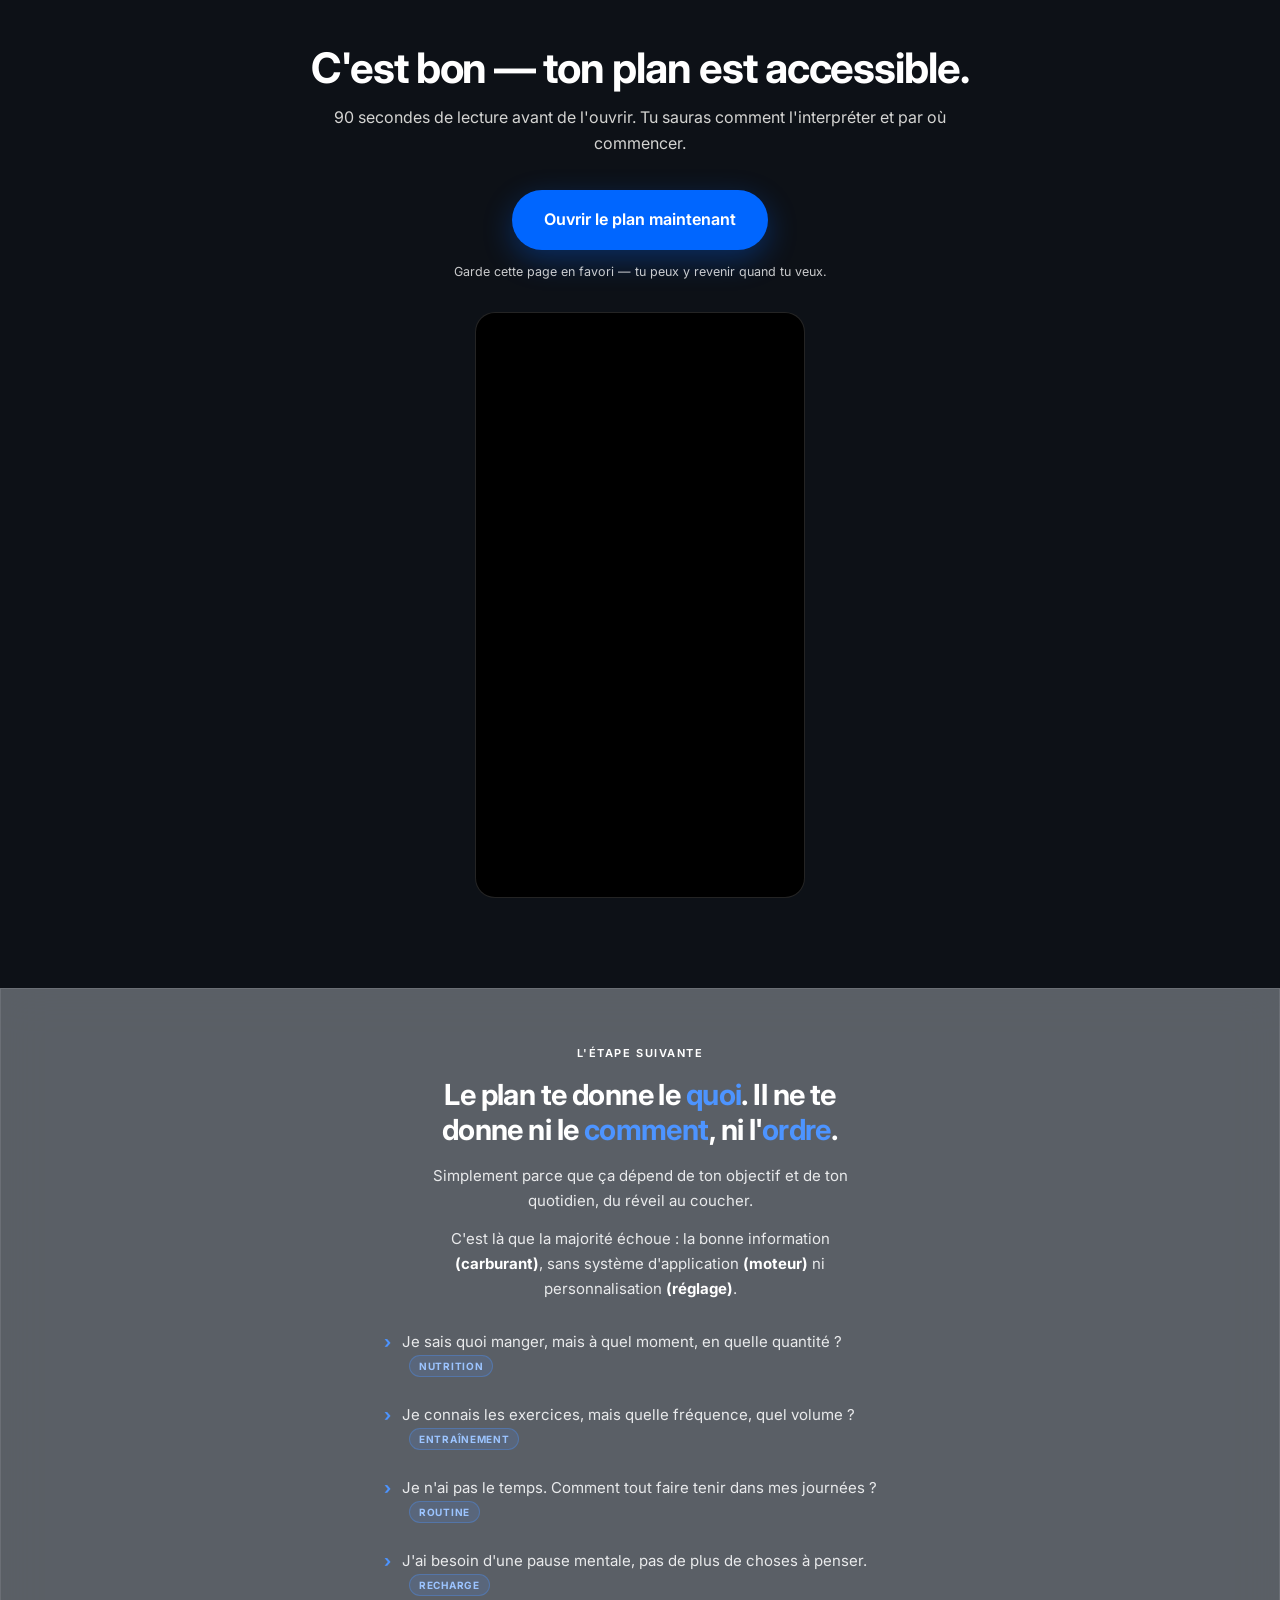
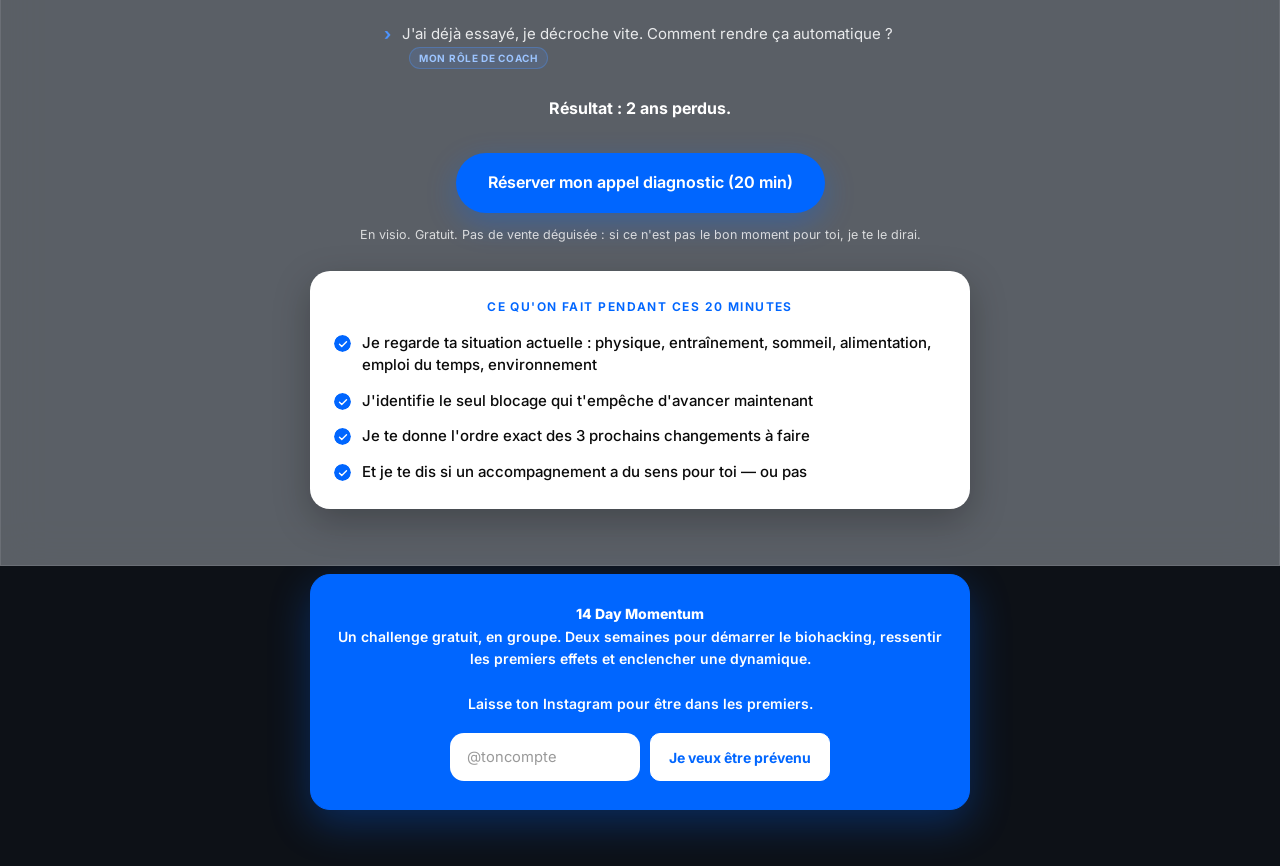
==== merci.html @ 5e534a0c "Add files via upload" ====
<!DOCTYPE html>
<html lang="fr">
<head>
<meta charset="UTF-8">
<meta name="viewport" content="width=device-width, initial-scale=1.0">
<meta name="robots" content="noindex">
<title>Ton plan est prêt — Florian Parietti</title>
<link rel="preconnect" href="https://fonts.googleapis.com">
<link rel="preconnect" href="https://fonts.gstatic.com" crossorigin>
<link href="https://fonts.googleapis.com/css2?family=Inter:ital,wght@0,300;0,400;0,500;0,600;0,700;1,400&display=swap" rel="stylesheet">
<link rel="stylesheet" href="styles.css">
</head>
<body>

<!-- ═══ SECTION 1 — INTRO + PLAN + VIDÉO ═══ -->
<section class="m-sec m-sec-a">
  <div class="wrap">
    <div class="merci">
      <h1 class="merci-h1">C'est bon <span id="pn"></span>— ton plan est accessible.</h1>
      <p class="merci-sub">90 secondes de lecture avant de l'ouvrir. Tu sauras comment l'interpréter et par où commencer.</p>

      <a href="plan.html" class="cta-main">Ouvrir le plan maintenant</a>
      <p class="cta-micro">Garde cette page en favori — tu peux y revenir quand tu veux.</p>

      <div class="vid-box">
        <iframe src="https://www.youtube-nocookie.com/embed/rJp32DG2F0s?rel=0&modestbranding=1&playsinline=1"
                title="Message de Florian" loading="lazy"
                allow="accelerometer; autoplay; clipboard-write; encrypted-media; gyroscope; picture-in-picture; web-share"
                allowfullscreen></iframe>
      </div>
    </div>
  </div>
</section>


<!-- ═══ SECTION 2 — L'ÉTAPE SUIVANTE ═══ -->
<section class="m-sec m-sec-b">
  <div class="wrap">
    <div class="merci">
      <div class="s2-ey" style="text-align:center">L'étape suivante</div>
      <h2 class="m-h2">Le plan te donne le <em>quoi</em>. Il ne te donne ni le <em>comment</em>, ni l'<em>ordre</em>.</h2>
      <p class="m-lead">Simplement parce que ça dépend de ton objectif et de ton quotidien, du réveil au coucher.</p>
      <p class="m-lead">C'est là que la majorité échoue : la bonne information <b>(carburant)</b>,
        sans système d'application <b>(moteur)</b> ni personnalisation <b>(réglage)</b>.</p>

      <ul class="wrong-order">
          <li>Je sais quoi manger, mais à quel moment, en quelle quantité ? <span class="pil">Nutrition</span></li>
          <li>Je connais les exercices, mais quelle fréquence, quel volume ? <span class="pil">Entraînement</span></li>
          <li>Je n'ai pas le temps. Comment tout faire tenir dans mes journées ? <span class="pil">Routine</span></li>
          <li>J'ai besoin d'une pause mentale, pas de plus de choses à penser. <span class="pil">Recharge</span></li>
          <li>J'ai déjà essayé, je décroche vite. Comment rendre ça automatique ? <span class="pil">Mon rôle de coach</span></li>
        </ul>
      <p class="m-result">Résultat : 2 ans perdus.</p>

      <div style="text-align:center;margin-top:32px">
        <a href="https://calendly.com/florian-parietti/30min" class="cta-main" target="_blank" rel="noopener">
          Réserver mon appel diagnostic (20 min)
        </a>
        <p class="cta-micro">En visio. Gratuit. Pas de vente déguisée : si ce n'est pas le bon moment pour toi, je te le dirai.</p>
      </div>

      <div class="m-card m-card-light">
        <div class="call-ti">Ce qu'on fait pendant ces 20 minutes</div>
        <ul class="call-list">
          <li>Je regarde ta situation actuelle : physique, entraînement, sommeil, alimentation, emploi du temps, environnement</li>
          <li>J'identifie le seul blocage qui t'empêche d'avancer maintenant</li>
          <li>Je te donne l'ordre exact des 3 prochains changements à faire</li>
          <li>Et je te dis si un accompagnement a du sens pour toi — ou pas</li>
        </ul>
      </div>
    </div>
  </div>
</section>


<!-- ═══ SECTION 3 — 14 DAY MOMENTUM ═══ -->
<section class="m-sec m-sec-c">
  <div class="wrap">
    <div class="merci">
      <div class="ig-box">
        <p><strong>14 Day Momentum</strong><br>Un challenge gratuit, en groupe. Deux semaines pour démarrer le biohacking, ressentir les premiers effets et enclencher une dynamique.<br><br>Laisse ton Instagram pour être dans les premiers.</p>
        <div class="ig-row">
          <input class="fi" type="text" id="insta" placeholder="@toncompte" autocomplete="off">
          <button type="button" id="ig-btn">Je veux être prévenu</button>
        </div>
        <p id="ig-ok" style="display:none;margin-top:12px;font-size:13px">C'est noté. Tu seras dans les premiers prévenus.</p>
      </div>
    </div>
  </div>
</section>


<script>
const SU = "https://script.google.com/macros/s/AKfycbzn0xHdy_gdTVK5RfOhGaL3pI-vKQZ02wXCI2dZdYPxrKDcUjMPWI0hF8Wp6ML5O1fk/exec";

/* Prénom dans le titre */
try {
  const p = sessionStorage.getItem('fp_prenom');
  if (p) document.getElementById('pn').textContent = p + ' ';
} catch (x) {}

/* Instagram optionnel */
document.getElementById('ig-btn').addEventListener('click', function () {
  const ig = document.getElementById('insta').value.trim();
  if (!ig) return;
  const params = new URLSearchParams({
    prenom: sessionStorage.getItem('fp_prenom') || '',
    email: sessionStorage.getItem('fp_email') || '',
    instagram: ig,
    objectif_physique: '', objectif_sante: '', autre: '',
    date: new Date().toLocaleString('fr-BE'),
    statut: '14 Day Momentum'
  });
  const f = document.createElement('iframe');
  f.style.display = 'none';
  f.src = SU + '?' + params.toString();
  document.body.appendChild(f);
  this.disabled = true;
  document.getElementById('ig-ok').style.display = 'block';
});
</script>

</body>
</html>
---- styles.css ----
*,*::before,*::after{box-sizing:border-box;margin:0;padding:0}
:root{
  --glass:#0d1117;
  --glass-border:rgba(255,255,255,0.08);--glass-border2:rgba(255,255,255,0.14);
  --gray-vitre:rgba(156,161,168,0.55);
  --white:#ffffff;--off:#f8f8f6;
  --black:#0a0a0a;--black2:#1a1a1a;
  --gray-light:#d4d4d2;--gray-mid:#9a9a98;
  --blue:#0066FF;--blue2:#0052cc;--blue-light:#e8f0ff;--blue-border:#c0d4ff;
  --green:#16a34a;--green-l:#f0fdf4;--green-b:#bbf7d0;
  --red:#dc2626;--red-l:#fef2f2;--red-b:#fecaca;
  /* ── TRANSFORMATION & ROUTINE — fond bleu, encadrés noir principal ── */
  --card-on-blue:#0a0a0a;
  --card-on-blue-border:rgba(255,255,255,0.08);
  --card-on-dark:rgba(255,255,255,0.06);
  --card-sub-on-dark:rgba(255,255,255,0.88);
  --card-on-gray:rgba(255,255,255,0.88);
  --font:'Inter',system-ui,sans-serif;
  /* Arrondis hiérarchiques Apple-style */
  --r-xl:28px;   /* sections, grandes zones */
  --r:20px;      /* cards principales */
  --r-md:14px;   /* cards secondaires */
  --rs:10px;     /* petites bulles */
  --r-xs:6px;    /* tags, pills */
body{font-family:var(--font);background:var(--glass);color:var(--white);line-height:1.6;-webkit-font-smoothing:antialiased;overflow-x:hidden}
a{text-decoration:none;color:inherit}
.wrap{max-width:820px;margin:0 auto;padding:0 28px}

.reveal{opacity:0;transform:translateY(24px);transition:opacity .65s ease,transform .65s ease}
.reveal.on{opacity:1;transform:none}
.d1{transition-delay:.08s}.d2{transition-delay:.16s}.d3{transition-delay:.24s}.d4{transition-delay:.32s}
@keyframes fadeDown{from{opacity:0;transform:translateY(-12px)}to{opacity:1;transform:none}}
@keyframes pulse{0%,100%{opacity:1}50%{opacity:.35}}
@keyframes glowBlue{0%,100%{box-shadow:0 0 0 0 rgba(0,102,255,.18)}50%{box-shadow:0 0 0 10px rgba(0,102,255,0)}}
@keyframes panelIn{from{opacity:0;transform:translateY(8px)}to{opacity:1;transform:none}}
/* ANIMATIONS PREMIUM */
@keyframes orbit{0%{transform:rotate(0deg) translateX(160px) rotate(0deg)}100%{transform:rotate(360deg) translateX(160px) rotate(-360deg)}}
@keyframes orbit2{0%{transform:rotate(120deg) translateX(240px) rotate(-120deg)}100%{transform:rotate(480deg) translateX(240px) rotate(-480deg)}}
@keyframes orbit3{0%{transform:rotate(240deg) translateX(310px) rotate(-240deg)}100%{transform:rotate(600deg) translateX(310px) rotate(-600deg)}}
@keyframes float{0%,100%{transform:translateY(0)}50%{transform:translateY(-10px)}}
@keyframes glowPulse{0%,100%{opacity:.3;transform:scale(1)}50%{opacity:.6;transform:scale(1.12)}}
@keyframes scanLine{0%{left:-100%;opacity:0}5%{opacity:1}95%{opacity:.6}100%{left:110%;opacity:0}}
@keyframes shimmerCard{0%{background-position:200% center}100%{background-position:-200% center}}
@keyframes countUp{from{opacity:0;transform:translateY(12px) scale(.9)}to{opacity:1;transform:none}}

/* ── NAV — gris vitre ── */
.nav{position:fixed;top:0;left:0;right:0;z-index:200;padding:16px 0;background:var(--gray-vitre);backdrop-filter:blur(24px);-webkit-backdrop-filter:blur(24px);border-bottom:1px solid rgba(255,255,255,.15);animation:fadeDown .4s ease}
.nav-i{display:flex;align-items:center;justify-content:space-between}
.nav-logo{font-size:.9rem;font-weight:700;letter-spacing:-.03em;color:var(--white)}
.nav-btn{font-size:.82rem;font-weight:600;background:var(--white);color:var(--black);border-radius:100px;padding:10px 24px;transition:all .2s}
.nav-btn:hover{background:var(--off);transform:translateY(-1px)}

/* ── HERO — fond noir ── */
.hero{background:var(--glass);color:var(--white);min-height:100vh;display:flex;flex-direction:column;justify-content:center;align-items:center;text-align:center;padding:140px 0 100px;position:relative;overflow:hidden}
.hero::before{content:'';position:absolute;inset:0;background:radial-gradient(ellipse 70% 50% at 50% 20%,rgba(0,102,255,.07) 0%,transparent 60%);pointer-events:none}
/* Glow central pulsant */
.hero-glow{position:absolute;top:30%;left:50%;transform:translate(-50%,-50%);width:500px;height:500px;background:radial-gradient(circle,rgba(0,102,255,.12) 0%,transparent 65%);animation:glowPulse 4s ease infinite;pointer-events:none;border-radius:50%}
/* Particules orbitales */
.hero-orbit-wrap{position:absolute;top:30%;left:50%;width:0;height:0;pointer-events:none}
.hero-particle{position:absolute;border-radius:50%}
.p1{width:4px;height:4px;background:var(--blue);opacity:.7;animation:orbit 8s linear infinite}
.p2{width:3px;height:3px;background:rgba(255,255,255,.5);opacity:.5;animation:orbit2 12s linear infinite}
.p3{width:2px;height:2px;background:rgba(0,102,255,.6);opacity:.4;animation:orbit3 16s linear infinite}
/* Scan line */

/* Grille */

.hero-tag{display:inline-flex;align-items:center;gap:8px;font-size:11px;font-weight:700;letter-spacing:.14em;text-transform:uppercase;color:var(--white);border:1.5px solid var(--white);border-radius:100px;padding:7px 20px;margin-bottom:36px}
.hero-tag-dot{width:5px;height:5px;background:var(--blue);border-radius:50%;animation:pulse 2s infinite}
.hero h1{font-size:clamp(2.8rem,6.5vw,5rem);font-weight:700;line-height:1.02;letter-spacing:-.055em}
.hero h1 em{font-style:normal;color:var(--blue)}
.hero-intro{font-size:1rem;color:var(--white);max-width:600px;margin:28px auto 16px;line-height:1.88;font-weight:400;border:1.5px solid rgba(255,255,255,.2);border-radius:var(--r);padding:28px 32px;text-align:left;transition:all .3s cubic-bezier(.34,1.56,.64,1)}
.hero-intro:hover{transform:scale(1.01);border-color:rgba(255,255,255,.4);box-shadow:0 8px 32px rgba(0,0,0,.3)}
.hero-intro strong{color:var(--white);font-weight:700}
.hero-intro2{font-size:1.05rem;color:var(--white);max-width:480px;margin:0 auto 48px;line-height:1.7;font-weight:500;border:1.5px solid rgba(255,255,255,.2);border-radius:var(--r);padding:22px 32px;text-align:center;transition:all .3s cubic-bezier(.34,1.56,.64,1)}
.hero-intro2:hover{transform:scale(1.02);border-color:rgba(255,255,255,.4);box-shadow:0 8px 32px rgba(0,0,0,.3)}
.hero-ctas{display:flex;align-items:center;justify-content:center;gap:14px;flex-wrap:wrap}
.btn-blue{display:inline-flex;align-items:center;gap:8px;background:var(--blue);color:var(--white);font-weight:600;font-size:.92rem;padding:15px 30px;border-radius:100px;transition:all .2s;animation:glowBlue 2.5s ease infinite}
.btn-blue:hover{background:var(--blue2);transform:translateY(-3px);box-shadow:0 16px 40px rgba(0,102,255,.4)}
.btn-white{display:inline-flex;align-items:center;gap:8px;background:var(--white);color:var(--black);font-weight:600;font-size:.92rem;padding:15px 30px;border-radius:100px;transition:all .2s}
.btn-white:hover{background:var(--off);transform:translateY(-2px)}
.hero-divider{border:none;border-top:1px solid var(--glass-border);margin:72px 0 56px}
.hero-stats{display:grid;grid-template-columns:repeat(3,1fr);gap:1px;background:rgba(255,255,255,.1);border:1px solid rgba(255,255,255,.15);border-radius:var(--r-xl);overflow:hidden;backdrop-filter:blur(12px)}
.hs{background:var(--gray-vitre);backdrop-filter:blur(24px);padding:28px 24px;transition:all .25s cubic-bezier(.34,1.56,.64,1);cursor:default}
.hs:hover{transform:scale(1.04);background:rgba(156,161,168,0.75);box-shadow:0 8px 32px rgba(0,0,0,.3)}
.hs-n{font-size:2rem;font-weight:700;letter-spacing:-.05em;color:var(--white);animation:countUp .6s ease both}
.hs:nth-child(1) .hs-n{animation-delay:.1s}
.hs:nth-child(2) .hs-n{animation-delay:.2s}
.hs:nth-child(3) .hs-n{animation-delay:.3s}
.hs-l{font-size:.76rem;color:var(--white);margin-top:5px;line-height:1.5;font-weight:600;opacity:.8}

/* ── GATE — fond noir, card gris vitre ── */
.gate-box{background:var(--gray-vitre);backdrop-filter:blur(24px);-webkit-backdrop-filter:blur(24px);border:1.5px solid rgba(255,255,255,.2);border-radius:var(--r-xl);padding:56px 48px;max-width:560px;margin:0 auto;box-shadow:0 24px 80px rgba(0,0,0,.5)}
.g-ey{font-size:11px;font-weight:700;letter-spacing:.14em;text-transform:uppercase;color:var(--blue);margin-bottom:10px}
.g-ti{font-size:1.7rem;font-weight:700;letter-spacing:-.035em;margin-bottom:8px;line-height:1.15;color:var(--white)}
.g-su{font-size:.9rem;color:var(--white);margin-bottom:40px;line-height:1.7;opacity:.85}
.fs-lbl{font-size:11px;font-weight:700;letter-spacing:.1em;text-transform:uppercase;color:var(--white);margin:28px 0 12px;padding-bottom:8px;border-bottom:1.5px solid rgba(255,255,255,.25)}
.fs-lbl:first-of-type{margin-top:0}
.fg{margin-bottom:12px}
.fl{font-size:.8rem;font-weight:600;color:var(--white);margin-bottom:6px;display:block}
.fi{width:100%;background:var(--white);border:1.5px solid transparent;border-radius:var(--r-md);padding:14px 16px;font-size:.92rem;color:var(--black);font-family:var(--font);transition:border-color .15s,box-shadow .15s;outline:none}
.fi::placeholder{color:var(--gray-light)}
.fi:focus{border-color:var(--blue);box-shadow:0 0 0 3px var(--blue-light)}
.ckg{display:grid;grid-template-columns:1fr 1fr;gap:8px}
.ck{display:flex;align-items:flex-start;gap:10px;background:var(--white);border:1.5px solid transparent;border-radius:var(--r-md);padding:13px 14px;cursor:pointer;transition:all .25s cubic-bezier(.34,1.56,.64,1);user-select:none}
.ck:not(.ck-feat):hover{transform:scale(1.02);box-shadow:0 4px 16px rgba(0,0,0,.1)}
.ck:hover{background:var(--off);border-color:var(--gray-light)}
.ck.sel{border-color:var(--blue);background:var(--blue-light)}
.ck input{display:none}
.ck-box{width:18px;height:18px;border:1.5px solid var(--gray-light);border-radius:4px;display:flex;align-items:center;justify-content:center;flex-shrink:0;margin-top:2px;transition:all .15s}
.ck.sel .ck-box{background:var(--blue);border-color:var(--blue)}
.ck-tick{display:none;color:#fff;font-size:11px;font-weight:700}
.ck.sel .ck-tick{display:block}
.ck-tx{font-size:.82rem;color:var(--black);line-height:1.4;font-weight:500}
.ck-tx strong{color:var(--black);font-weight:700}
.ck.sel .ck-tx{color:var(--black)}
.ck-tx small{font-size:.72rem;color:var(--gray-mid)}
.ck.sel .ck-tx small{color:var(--blue2)}
.ck-feat{grid-column:1/-1;background:var(--glass);border:1.5px solid var(--blue)}
.ck-feat .ck-box{border-color:rgba(255,255,255,.3)}
.ck-feat .ck-tx,.ck-feat .ck-tx strong{color:var(--white)}
.ck-feat.sel{background:var(--glass);border-color:var(--blue)}
.ck-feat.sel .ck-box{background:var(--blue);border-color:var(--blue)}
.sbtn{width:100%;background:var(--white);color:var(--black);font-family:var(--font);font-size:1rem;font-weight:700;padding:17px;border-radius:100px;border:none;cursor:pointer;transition:all .2s;margin-top:24px}
.sbtn:hover{background:var(--off);transform:translateY(-1px)}
.sbtn:disabled{opacity:.45;cursor:not-allowed;transform:none}
.fn{font-size:11px;color:var(--white);margin-top:10px;text-align:center;font-weight:600;opacity:.7}
.err{font-size:.82rem;color:#ff6b6b;margin-top:10px;display:none;text-align:center;font-weight:700}

.plan{display:none}
.sec{padding:96px 0;background:var(--glass)}
/* Fond gris vitre (care, outils) */
.sec-gray{background:var(--gray-vitre);backdrop-filter:blur(24px);-webkit-backdrop-filter:blur(24px)}
/* Fond bleu (transformation, routine) */
.sec-blue{background:var(--blue)}
.sec-sep{height:1px;background:var(--glass-border)}
.s-ey{font-size:11px;font-weight:700;letter-spacing:.14em;text-transform:uppercase;color:var(--blue);margin-bottom:10px}
.s-ey-w{color:var(--white)}
.s-ti{font-size:clamp(1.8rem,3.5vw,2.6rem);font-weight:700;letter-spacing:-.04em;line-height:1.1;margin-bottom:12px;color:var(--white)}
.s-de{font-size:.95rem;color:rgba(255,255,255,.5);max-width:520px;line-height:1.8;margin-bottom:52px}

/* ── TRANSFORMATION & ROUTINE — fond bleu, encadrés noirs ── */
/* ── TRANSFORMATION & ROUTINE — fond bleu, encadrés NOIR PRINCIPAL ── */
.card-blue{background:var(--white);border:1px solid rgba(0,0,0,.08);border-radius:var(--r);padding:26px;margin-bottom:12px;position:relative;overflow:hidden;transition:border-color .3s}
.card-blue::before{content:'';position:absolute;inset:0;background:linear-gradient(105deg,transparent 40%,rgba(255,255,255,.03) 50%,transparent 60%);background-size:200% 100%;opacity:0;transition:opacity .3s;pointer-events:none}
.card-blue:hover{border-color:rgba(0,0,0,.15);transform:scale(1.02);box-shadow:0 16px 48px rgba(0,0,0,.15)}
.card-blue:hover::before{opacity:1;animation:shimmerCard 1.2s ease}
.cb-head{font-size:10px;font-weight:700;letter-spacing:.1em;text-transform:uppercase;color:rgba(0,0,0,.35);margin-bottom:14px;padding-bottom:10px;border-bottom:1px solid rgba(255,255,255,.06)}
.card-blue ul{list-style:none}
.card-blue li{display:grid;grid-template-columns:auto 1fr;gap:14px;padding:9px 0;border-bottom:1px solid rgba(0,0,0,.07);font-size:.87rem;align-items:start;line-height:1.5}
.card-blue li:last-child{border-bottom:none}
.card-blue li strong{color:var(--black);font-weight:800;font-size:.82rem;white-space:nowrap}
.card-blue li span{color:rgba(0,0,0,.6)}
/* grille macros sur fond bleu */
.mr-blue{display:grid;grid-template-columns:repeat(3,1fr);gap:10px;margin-bottom:14px}
.mc-blue{background:var(--white);border:1px solid rgba(0,0,0,.08);border-radius:var(--r);padding:20px;text-align:center}
.mc-blue .mn{font-size:2.2rem;font-weight:800;letter-spacing:-.05em;color:var(--black)}
.mc{transition:all .25s cubic-bezier(.34,1.56,.64,1)}
.mc:hover{transform:scale(1.08) translateY(-3px);box-shadow:0 12px 32px rgba(0,0,0,.12)}
.mc-blue .ml{font-size:.78rem;color:rgba(0,0,0,.6);margin-top:3px;font-weight:700}
.mc-blue .ms{font-size:.7rem;color:rgba(0,0,0,.4);margin-top:2px}
/* split & params sur fond bleu */
.sg-blue{display:grid;grid-template-columns:repeat(2,1fr);gap:8px;margin-top:14px}
.sd-blue{background:var(--white);border:1px solid rgba(0,0,0,.08);border-radius:var(--r-md);padding:14px 16px}
.sd-blue .sdn{font-size:10px;font-weight:700;letter-spacing:.08em;text-transform:uppercase;color:rgba(0,0,0,.4);margin-bottom:4px}
.sd-blue .sdf{font-size:.9rem;color:var(--black);font-weight:700}
.sd-blue.rest .sdf{color:rgba(0,0,0,.25)}
.pg-blue{display:grid;grid-template-columns:repeat(2,1fr);gap:8px;margin-top:14px}
.pm-blue{background:var(--white);border:1px solid rgba(0,0,0,.08);border-radius:var(--r-md);padding:14px 16px}
.pm-blue .pml{font-size:10px;font-weight:700;letter-spacing:.08em;text-transform:uppercase;color:rgba(0,0,0,.4);margin-bottom:4px}
.pm-blue .pmv{font-size:.92rem;color:var(--black);font-weight:800}
.quote-blue{background:rgba(255,255,255,.15);backdrop-filter:blur(12px);border:1px solid rgba(255,255,255,.3);border-left:3px solid var(--white);border-radius:0 var(--r-md) var(--r-md) 0;padding:18px 22px;margin-bottom:24px;font-size:.95rem;color:var(--white);font-style:italic;line-height:1.7;font-weight:600}
.tip-blue-on-blue{background:var(--white);border:1px solid rgba(0,0,0,.08);border-radius:var(--rs);padding:14px 16px;margin-top:10px;font-size:.82rem;color:rgba(0,0,0,.65);line-height:1.6}
.tip-blue-on-blue strong{color:var(--black);font-weight:800}
/* photo placeholder sur fond bleu */
.t-photo{background:rgba(255,255,255,.12);border:1px solid rgba(255,255,255,.2);border-radius:var(--r);aspect-ratio:16/7;display:flex;align-items:center;justify-content:center;margin-bottom:32px}
.t-ph-tx{font-size:.76rem;color:rgba(255,255,255,.35);font-weight:600}
.t-ph-ic{font-size:32px;opacity:.15;margin-bottom:8px}
/* grille transformation */
.t-grid{display:grid;grid-template-columns:1fr 40px 1fr;margin-top:0}
.t-col{display:flex;flex-direction:column;gap:8px}
.t-col-lbl{font-size:10px;font-weight:700;letter-spacing:.12em;text-transform:uppercase;margin-bottom:4px;padding:0 4px}
.t-lbl-b{color:var(--red)}.t-lbl-a{color:var(--green)}
.t-item{background:var(--white);border:1px solid rgba(0,0,0,.06);border-radius:var(--r-md);padding:14px 18px;font-size:.87rem;display:flex;align-items:center;gap:10px;line-height:1.4;transition:all .25s cubic-bezier(.34,1.56,.64,1)}
.t-item:hover{transform:scale(1.04);box-shadow:0 8px 32px rgba(0,0,0,.18);z-index:2}
.t-connectors{display:flex;flex-direction:column;gap:8px;padding:0 8px;padding-top:32px}
.t-dot{width:6px;height:6px;border-radius:50%;flex-shrink:0}
.t-dot.bad{background:var(--red)}.t-dot.good{background:var(--green)}
.t-tx-m{color:rgba(0,0,0,.55);font-weight:500}
.t-tx-br{color:var(--black);font-weight:700}
.t-lbl-b{color:var(--white);font-weight:800;font-size:11px;background:rgba(220,38,38,.8);display:inline-block;padding:4px 12px;border-radius:20px;letter-spacing:.1em}
.t-lbl-a{color:var(--white);font-weight:800;font-size:11px;background:rgba(22,163,74,.8);display:inline-block;padding:4px 12px;border-radius:20px;letter-spacing:.1em}
.t-arrow{flex:1;display:flex;align-items:center;justify-content:center;position:relative}
.t-arrow::before{content:'';position:absolute;width:1px;height:100%;background:rgba(255,255,255,.2);left:50%;transform:translateX(-50%)}
/* routine sur fond bleu */
.rout{margin-top:0;display:flex;flex-direction:column;gap:6px;max-width:620px;margin-left:auto;margin-right:auto}
.rr{display:grid;grid-template-columns:72px 1fr;min-height:44px;background:rgba(255,255,255,.92);backdrop-filter:blur(12px);-webkit-backdrop-filter:blur(12px);border-radius:var(--r-md);box-shadow:0 2px 12px rgba(0,0,0,.12);transition:all .25s cubic-bezier(.34,1.56,.64,1)}
.rr:hover{transform:scale(1.02) translateX(3px);box-shadow:0 6px 24px rgba(0,0,0,.18)}
.rt{font-size:.72rem;font-weight:800;color:var(--blue);padding:14px 14px 14px 12px;border-right:2px solid rgba(0,102,255,.15);text-align:right;line-height:1.3;letter-spacing:.02em}
.rd{font-size:.87rem;color:rgba(0,0,0,.75);padding:14px 18px;line-height:1.5;font-weight:500}
.rd strong{color:var(--black);font-weight:800}

/* ── PILIERS — fond noir, grande card gris vitre, bulles secondaires blanches ── */
.pnav{display:flex;gap:2px;background:var(--gray-vitre);backdrop-filter:blur(24px);-webkit-backdrop-filter:blur(24px);border:1px solid rgba(255,255,255,.15);border-radius:var(--r-xl);padding:6px;margin-bottom:40px;overflow-x:auto}
.pbtn{flex:1;min-width:max-content;display:flex;align-items:center;gap:8px;padding:10px 16px;font-size:.8rem;font-weight:500;color:rgba(255,255,255,.5);background:none;border:none;border-radius:var(--rs);cursor:pointer;font-family:var(--font);transition:all .15s;white-space:nowrap}
.pbtn:hover{color:var(--white)}
.pbtn.active{background:rgba(255,255,255,.2);backdrop-filter:blur(12px);color:var(--white)}
.pbtn-n{font-size:10px;font-weight:700;color:var(--blue);background:rgba(0,102,255,.18);border-radius:100px;padding:2px 8px}
.pp{display:none}
.pp.active{display:block;animation:panelIn .35s ease}
/* Grande card — gris vitre */
.card-dark{background:var(--gray-vitre);backdrop-filter:blur(24px);-webkit-backdrop-filter:blur(24px);border:1px solid rgba(255,255,255,.18);border-radius:var(--r);padding:26px;margin-bottom:12px;transition:all .3s;position:relative;overflow:hidden}
.card-dark::before{content:'';position:absolute;inset:0;background:linear-gradient(105deg,transparent 40%,rgba(255,255,255,.06) 50%,transparent 60%);background-size:200% 100%;opacity:0;pointer-events:none}
.card-dark:hover{border-color:rgba(255,255,255,.35);transform:scale(1.02) translateY(-3px);box-shadow:0 16px 48px rgba(0,0,0,.3)}
.card-dark:hover::before{opacity:1;animation:shimmerCard 1.2s ease}
.ch-dark{font-size:10px;font-weight:700;letter-spacing:.1em;text-transform:uppercase;color:rgba(255,255,255,.45);margin-bottom:16px;padding-bottom:10px;border-bottom:1px solid rgba(255,255,255,.1)}
.card-dark ul{list-style:none}
.card-dark li{display:grid;grid-template-columns:auto 1fr;gap:14px;padding:9px 0;border-bottom:1px solid rgba(255,255,255,.07);font-size:.87rem;align-items:start;line-height:1.5}
.card-dark li:last-child{border-bottom:none}
.card-dark li strong{color:var(--white);font-weight:700;font-size:.8rem;white-space:nowrap}
.card-dark li span{color:rgba(255,255,255,.65)}
/* Quote */
.quote{background:rgba(0,102,255,.08);border:1px solid rgba(0,102,255,.2);border-left:3px solid var(--blue);border-radius:0 var(--r-md) var(--r-md) 0;padding:18px 22px;margin-bottom:24px;font-size:.93rem;color:rgba(255,255,255,.75);font-style:italic;line-height:1.7}
/* Bulles secondaires — blanc presque solide + blur */
.mr{display:grid;grid-template-columns:repeat(3,1fr);gap:10px;margin-bottom:14px}
.mc{background:var(--card-sub-on-dark);backdrop-filter:blur(20px);-webkit-backdrop-filter:blur(20px);border:1px solid rgba(255,255,255,.9);border-radius:var(--r);padding:20px;text-align:center}
.mn{font-size:2.2rem;font-weight:700;letter-spacing:-.05em;color:var(--black)}
.ml{font-size:.76rem;color:var(--black);opacity:.6;margin-top:3px;font-weight:700}
.ms{font-size:.68rem;color:var(--black);opacity:.4;margin-top:2px}
.tags{display:flex;flex-wrap:wrap;gap:7px;margin-top:12px}
.tag{font-size:.75rem;padding:5px 14px;border-radius:8px;border:1px solid;font-weight:600}
.tag.g{color:var(--green);background:var(--green-l);border-color:var(--green-b)}
.tag.r{color:var(--red);background:var(--red-l);border-color:var(--red-b)}
.sg{display:grid;grid-template-columns:repeat(2,1fr);gap:8px;margin-top:14px}
.sd{background:var(--card-sub-on-dark);backdrop-filter:blur(20px);-webkit-backdrop-filter:blur(20px);border:1px solid rgba(255,255,255,.9);border-radius:var(--r-md);padding:14px 16px}
.sdn{font-size:10px;font-weight:700;letter-spacing:.08em;text-transform:uppercase;color:var(--black);opacity:.4;margin-bottom:4px}
.sd{transition:all .25s cubic-bezier(.34,1.56,.64,1)}
.sd:hover{transform:scale(1.05);box-shadow:0 8px 28px rgba(0,0,0,.1)}
.sdf{font-size:.87rem;color:var(--black);font-weight:700}
.sd.rest .sdf{color:var(--black);opacity:.3}
.pg{display:grid;grid-template-columns:repeat(2,1fr);gap:8px;margin-top:14px}
.pm{background:var(--card-sub-on-dark);backdrop-filter:blur(20px);-webkit-backdrop-filter:blur(20px);border:1px solid rgba(255,255,255,.9);border-radius:var(--r-md);padding:14px 16px}
.pml{font-size:10px;font-weight:700;letter-spacing:.08em;text-transform:uppercase;color:var(--black);opacity:.4;margin-bottom:4px}
.pmv{font-size:.92rem;color:var(--black);font-weight:700}
.tip-blue{background:var(--card-sub-on-dark);backdrop-filter:blur(20px);-webkit-backdrop-filter:blur(20px);border:1px solid rgba(255,255,255,.9);border-radius:var(--r-md);padding:14px 16px;margin-top:10px;font-size:.82rem;color:var(--black);line-height:1.6;opacity:.9}
.tip-blue strong{color:var(--black);font-weight:800}

/* ── CARE — fond gris vitre, cards blanches presque solides ── */
.care-grid{display:grid;grid-template-columns:repeat(3,1fr);gap:16px}
.care-card{background:var(--card-on-gray);backdrop-filter:blur(20px);-webkit-backdrop-filter:blur(20px);border:1px solid rgba(255,255,255,.95);border-radius:var(--r);padding:28px;transition:all .3s cubic-bezier(.34,1.56,.64,1)}
.care-card:hover{transform:scale(1.04) translateY(-4px);box-shadow:0 20px 60px rgba(0,0,0,.15)}
.care-num{font-size:10px;font-weight:800;letter-spacing:.12em;text-transform:uppercase;color:var(--blue);margin-bottom:14px}
.care-card h3{font-size:1rem;font-weight:800;margin-bottom:16px;color:var(--black)}
.care-card ul{list-style:none}
.care-card li{font-size:.83rem;color:var(--black);font-weight:500;padding:7px 0;border-bottom:1px solid rgba(0,0,0,.07);line-height:1.5;display:flex;gap:8px}
.care-card li:last-child{border-bottom:none}
.care-card li::before{content:'—';color:var(--gray-mid);flex-shrink:0}

/* ── OUTILS — fond gris vitre, cards blanches presque solides ── */
.tg{display:grid;grid-template-columns:repeat(2,1fr);gap:16px}
.tool{background:var(--card-on-gray);backdrop-filter:blur(20px);-webkit-backdrop-filter:blur(20px);border:1px solid rgba(255,255,255,.95);border-radius:var(--r);padding:32px;display:block;transition:all .25s;position:relative;overflow:hidden}
.tool::after{content:'';position:absolute;bottom:0;left:0;right:0;height:3px;background:var(--blue);transform:scaleX(0);transition:transform .3s;transform-origin:left}
.tool:hover{transform:scale(1.03) translateY(-4px);box-shadow:0 20px 60px rgba(0,0,0,.2)}
.tool:hover::after{transform:scaleX(1)}
.tool-n{font-size:10px;font-weight:800;letter-spacing:.1em;text-transform:uppercase;color:var(--blue);margin-bottom:14px}
.tool h3{font-size:1.05rem;font-weight:800;color:var(--black);margin-bottom:8px}
.tool p{font-size:.83rem;color:var(--black);opacity:.6;line-height:1.6;font-weight:500}
.tool-a{display:inline-flex;align-items:center;gap:6px;font-size:.8rem;color:var(--black);margin-top:18px;font-weight:800;border-bottom:1.5px solid rgba(0,0,0,.15);padding-bottom:2px}

/* ── CTA FINAL — fond noir ── */
.ctaf{background:var(--glass);padding:120px 0;text-align:center;position:relative;overflow:hidden}
.ctaf::before{content:'';position:absolute;top:50%;left:50%;transform:translate(-50%,-50%);width:700px;height:500px;background:radial-gradient(ellipse,rgba(0,102,255,.06) 0%,transparent 65%);pointer-events:none}
.ctaf h2{font-size:clamp(2.2rem,5vw,3.6rem);font-weight:700;letter-spacing:-.05em;line-height:1.08;color:var(--white)}
.ctaf h2 em{font-style:normal;color:rgba(255,255,255,.2)}
.ctab{background:var(--gray-vitre);backdrop-filter:blur(24px);-webkit-backdrop-filter:blur(24px);border:1px solid rgba(255,255,255,.2);border-radius:var(--r-xl);padding:56px 44px;max-width:480px;margin:60px auto 0;position:relative;overflow:hidden}
.ctab::before{content:'';position:absolute;top:0;left:0;right:0;height:1px;background:linear-gradient(90deg,transparent,rgba(255,255,255,.2),transparent)}
.ctab-ti{font-size:1.2rem;font-weight:700;margin-bottom:8px;color:var(--white)}
.ctab-su{font-size:.9rem;color:rgba(255,255,255,.55);line-height:1.7;margin-bottom:36px}
.ctab-btn{display:block;background:var(--blue);color:var(--white);font-family:var(--font);font-weight:700;font-size:1rem;padding:18px;border-radius:100px;transition:all .2s;animation:glowBlue 2.5s ease infinite}
.ctab-btn:hover{background:var(--blue2);transform:translateY(-2px)}
.ctab-no{font-size:11px;color:rgba(255,255,255,.2);margin-top:14px;font-weight:600}
.disc{background:var(--glass);border-top:1px solid var(--glass-border);padding:40px 0 56px}
.disc p{font-size:.73rem;color:rgba(255,255,255,.2);line-height:1.8;text-align:center;max-width:640px;margin:0 auto}
.disc p strong{color:rgba(255,255,255,.4)}

@media(max-width:640px){
  .hero-stats{grid-template-columns:1fr}
  .t-photos{grid-template-columns:1fr}
  .t-grid3{grid-template-columns:1fr}
  .t-grid{grid-template-columns:1fr}.t-connectors{display:none}
  .mr,.mr-blue{grid-template-columns:1fr}
  .sg,.pg,.sg-blue,.pg-blue,.tg,.care-grid{grid-template-columns:1fr}
  .ckg{grid-template-columns:1fr}
  .gate-box,.ctab{padding:32px 22px}
  .pbtn{padding:8px 11px;font-size:.76rem}
  .hero-ctas{flex-direction:column;align-items:center}
  /* garde anti-débordement : aucun enfant de grille/flex ne peut imposer sa largeur mini */
  .t-col3,.t-item3,.mr>*,.mr-blue>*,.care-grid>*,.metric,.in-card{min-width:0}
}
/* filet de sécurité global : rien ne dépasse la largeur d'écran */
html,body{max-width:100%;overflow-x:hidden}
img{max-width:100%;height:auto}
/* Photos empilées transformation */
.t-photos-stack{display:flex;flex-direction:column;gap:12px;margin-bottom:28px}
.t-photo-box-full{border-radius:var(--r);overflow:hidden;border:2px solid rgba(255,255,255,.15);width:100%}
.t-photo-box-full img{width:100%;display:block;object-fit:cover}
.t-grid3{display:grid;grid-template-columns:repeat(3,1fr);gap:10px;margin-top:0}
.t-col3{display:flex;flex-direction:column;gap:7px}
.t-col3-lbl{font-size:10px;font-weight:800;letter-spacing:.1em;text-transform:uppercase;margin-bottom:4px;display:inline-block;padding:4px 12px;border-radius:20px}
.t-col3-lbl.bad{background:rgba(220,38,38,.85);color:var(--white)}
.t-col3-lbl.mid{background:rgba(217,119,6,.9);color:var(--white)}
.t-col3-lbl.good{background:rgba(22,163,74,.85);color:var(--white)}
/* Blanc légèrement blur — style care mais encore plus doux */
.t-item3{background:rgba(255,255,255,0.88);backdrop-filter:blur(20px);-webkit-backdrop-filter:blur(20px);border:1px solid rgba(255,255,255,.95);border-radius:var(--r-md);padding:10px 13px;font-size:.82rem;line-height:1.4;transition:transform .25s cubic-bezier(.34,1.56,.64,1);color:var(--black);font-weight:500;overflow-wrap:break-word;word-break:normal}
.t-item3:hover{transform:scale(1.04);z-index:2}
.t-item3 .dot{display:inline-block;width:6px;height:6px;border-radius:50%;margin-right:8px;vertical-align:middle}
.t-photo-img{display:block;width:100%;border-radius:var(--r-md);transition:all .4s cubic-bezier(.34,1.56,.64,1);cursor:pointer;box-shadow:0 0 0 0 rgba(0,102,255,.2)}
.t-photo-img:hover{transform:scale(1.03);box-shadow:0 0 0 8px rgba(0,102,255,.15),0 8px 32px rgba(0,102,255,.25)}

/* BARRE NAV VERTICALE */
.snav{position:fixed;right:20px;top:50%;transform:translateY(-50%);z-index:300;flex-direction:column;align-items:flex-end;gap:0;display:none}
.snav.on{display:flex}
.snav-item{display:flex;align-items:center;gap:10px;cursor:pointer;padding:3px 0;position:relative}
.snav-label{font-size:10px;font-weight:700;color:var(--white);white-space:nowrap;opacity:0;transform:translateX(8px);transition:all .2s ease;background:rgba(0,0,0,.6);backdrop-filter:blur(8px);padding:3px 10px;border-radius:20px;letter-spacing:.04em;pointer-events:none}
.snav-item:hover .snav-label,.snav-item.active .snav-label{opacity:1;transform:translateX(0)}
.snav-dot{width:8px;height:8px;border-radius:50%;border:2px solid rgba(255,255,255,.4);background:transparent;transition:all .3s cubic-bezier(.34,1.56,.64,1);flex-shrink:0}
.snav-item.active .snav-dot{background:var(--white);border-color:var(--white);transform:scale(1.6);box-shadow:0 0 0 3px rgba(255,255,255,.15)}
.snav-line{width:2px;height:20px;background:rgba(255,255,255,.15);margin:0 3px 0 auto;position:relative;overflow:hidden}
.snav-fill{position:absolute;top:0;left:0;right:0;background:var(--white);height:0%;transition:height .3s ease}
@media(max-width:900px){.snav{display:none !important}}

/* ═══════════════════════════════════════════
   V2 — ADDITIONS CONVERSION
   ═══════════════════════════════════════════ */

/* --- HERO V2 --- */
.hero-v2{padding:26px 0 56px;position:relative;overflow:hidden}
.hero-eyebrow{display:inline-flex;align-items:center;gap:8px;font-size:12px;font-weight:600;
  letter-spacing:.06em;text-transform:uppercase;color:var(--blue);white-space:nowrap;
  background:rgba(0,102,255,.10);border:1px solid rgba(0,102,255,.28);
  padding:7px 14px;border-radius:100px;margin-bottom:20px;max-width:100%}
.hero-eyebrow::before{content:'';flex:0 0 auto;width:6px;height:6px;border-radius:50%;background:var(--blue)}
@media(max-width:430px){
  .hero-eyebrow{font-size:10.5px;letter-spacing:.03em;gap:7px;padding:6px 12px}
}
.hero-v2 h1{font-size:clamp(26px,3.4vw,40px);line-height:1.14;font-weight:700;
  letter-spacing:-.026em;margin-bottom:16px;max-width:20ch}
.hero-v2 h1 em{font-style:normal;color:var(--blue)}
.hero-sub{font-size:clamp(15px,2vw,18px);line-height:1.6;color:var(--gray-light);
  max-width:52ch;margin-bottom:28px}
.hero-bens{list-style:none;display:flex;flex-direction:column;gap:11px;margin-bottom:32px}
.hero-bens li{display:flex;gap:11px;align-items:flex-start;font-size:15px;color:var(--white);line-height:1.45}
.hero-bens li::before{content:'';flex:0 0 18px;height:18px;margin-top:2px;border-radius:50%;
  background:var(--blue);
  -webkit-mask:url("data:image/svg+xml,%3Csvg viewBox='0 0 24 24' fill='none' xmlns='http://www.w3.org/2000/svg'%3E%3Cpath d='M5 12.5l4.5 4.5L19 7.5' stroke='black' stroke-width='2.6' stroke-linecap='round' stroke-linejoin='round'/%3E%3C/svg%3E") center/13px no-repeat,
    linear-gradient(#000,#000);
  -webkit-mask-composite:xor;mask-composite:exclude}
.hero-grid{display:grid;grid-template-columns:1.05fr .95fr;gap:48px;align-items:center}
.hero-photo{position:relative}
.hero-photo img{width:100%;border-radius:var(--r);display:block;
  border:1px solid var(--glass-border2);box-shadow:0 30px 70px rgba(0,0,0,.55)}
.hero-photo-cap{margin-top:12px;font-size:12px;color:var(--gray-mid);text-align:center;letter-spacing:.02em}
.cta-main{display:inline-flex;align-items:center;justify-content:center;gap:9px;
  background:var(--blue);color:#fff;font-weight:650;font-size:16px;
  padding:17px 32px;border-radius:100px;text-decoration:none;border:0;cursor:pointer;
  transition:transform .18s ease,background .18s ease,box-shadow .18s ease;
  box-shadow:0 10px 30px rgba(0,102,255,.32)}
.cta-main:hover{background:var(--blue2);transform:translateY(-2px);box-shadow:0 14px 38px rgba(0,102,255,.42)}
.cta-main:focus-visible{outline:3px solid #fff;outline-offset:3px}
.cta-micro{margin-top:12px;font-size:12.5px;color:var(--gray-mid)}

/* --- SECTIONS V2 --- */
.s2{padding:76px 0;border-top:1px solid var(--glass-border)}
.s2-ey{font-size:11px;font-weight:650;letter-spacing:.14em;text-transform:uppercase;
  color:var(--blue);margin-bottom:14px}
.s2-ti{font-size:clamp(24px,3.6vw,36px);font-weight:700;letter-spacing:-.02em;
  line-height:1.15;margin-bottom:18px}
.s2-tx{font-size:15.5px;line-height:1.72;color:var(--gray-light);max-width:62ch}
.s2-tx p{margin-bottom:14px}
.s2-tx strong{color:var(--white);font-weight:600}

.story{display:grid;grid-template-columns:.9fr 1.1fr;gap:44px;align-items:center}
.story img{width:100%;height:auto;display:block;border-radius:var(--r-md);border:1px solid var(--glass-border2)}

.inside{display:grid;grid-template-columns:repeat(2,1fr);gap:14px;margin-top:30px}
.in-card{background:rgba(255,255,255,.04);border:1px solid var(--glass-border);
  border-radius:var(--r-md);padding:20px 22px}
.in-card h3{font-size:15.5px;font-weight:650;margin-bottom:6px;display:flex;gap:9px;align-items:baseline}
.in-card h3 span{font-size:11px;color:var(--blue);font-weight:600;letter-spacing:.06em}
.in-card p{font-size:13.5px;line-height:1.55;color:var(--gray-mid)}

/* --- FORM V2 --- */
.form-wrap{max-width:520px;margin:0 auto;background:var(--black);
  border:1px solid var(--glass-border2);border-radius:var(--r-xl);padding:38px 34px 30px}
@media(max-width:600px){.form-wrap{padding:28px 20px 24px}}
.form-wrap .g-ti{font-size:24px;font-weight:700;letter-spacing:-.02em;margin-bottom:8px;text-align:center}
.form-wrap .g-su{font-size:14px;color:var(--gray-mid);text-align:center;margin-bottom:26px;line-height:1.55}
.form-wrap .fi{width:100%}
.form-wrap .sbtn{width:100%;margin-top:22px}

/* --- MERCI --- */
.merci{max-width:660px;margin:0 auto;padding:56px 0 80px}
.merci-h1{font-size:clamp(28px,4.6vw,42px);font-weight:700;letter-spacing:-.025em;
  line-height:1.12;margin-bottom:14px;text-align:center}
.merci-sub{font-size:16px;color:var(--gray-light);text-align:center;margin-bottom:34px;line-height:1.6}
.merci-cta-box{text-align:center;padding:34px 26px;background:rgba(0,102,255,.07);
  border:1px solid rgba(0,102,255,.26);border-radius:var(--r);margin-bottom:44px}
.vid-box{position:relative;width:100%;max-width:330px;margin:0 auto 34px;aspect-ratio:9/16;border-radius:var(--r);overflow:hidden;background:#000;border:1px solid var(--glass-border2)}
.vid-box iframe,.vid-box video{width:100%;height:100%;border:0;display:block;object-fit:cover}
.vid-ph{display:flex;align-items:center;justify-content:center;height:100%;
  flex-direction:column;gap:10px;color:var(--gray-mid);font-size:14px;text-align:center;padding:20px}
.offer{background:var(--black);border:1px solid var(--glass-border2);
  border-radius:var(--r-xl);padding:38px 32px;text-align:center}
@media(max-width:600px){.offer{padding:28px 20px}}
.offer h2{font-size:clamp(22px,3.4vw,30px);font-weight:700;letter-spacing:-.02em;
  line-height:1.18;margin-bottom:14px}
.offer p{font-size:15px;color:var(--gray-light);line-height:1.65;margin-bottom:22px;
  max-width:48ch;margin-left:auto;margin-right:auto}
.offer ul{list-style:none;text-align:left;max-width:400px;margin:0 auto 26px;
  display:flex;flex-direction:column;gap:10px}
.offer ul li{display:flex;gap:10px;font-size:14.5px;line-height:1.5;color:var(--white)}
.offer ul li::before{content:'→';color:var(--blue);font-weight:700;flex:0 0 auto}
.ig-box{margin-top:38px;padding:24px;border:1px dashed var(--glass-border2);
  border-radius:var(--r-md);text-align:center}
.ig-box p{font-size:13.5px;color:var(--gray-mid);margin-bottom:14px}
.ig-row{display:flex;gap:10px;max-width:380px;margin:0 auto}
.ig-row .fi{flex:1;margin:0}
.ig-row button{background:rgba(255,255,255,.10);color:#fff;border:1px solid var(--glass-border2);
  border-radius:var(--rs);padding:0 18px;font-weight:600;font-size:14px;cursor:pointer;font-family:var(--font)}
.ig-row button:hover{background:rgba(255,255,255,.18)}


/* --- HERO CENTRÉ V3 --- */
.hero-center{text-align:center;max-width:900px;margin:0 auto}
.hero-center h1{margin-left:auto;margin-right:auto;max-width:20ch}
.hero-center .hero-sub{margin:32px auto 0;max-width:62ch;font-size:16px}
.hero-wide{margin:0 auto 18px;width:100%;max-width:470px}
.hero-wide img{width:100%;height:auto;display:block;border-radius:var(--r);border:1px solid var(--glass-border2);box-shadow:0 30px 70px rgba(0,0,0,.55)}
.hero-wide figcaption{margin-top:12px;font-size:12.5px;color:var(--gray-mid);letter-spacing:.02em}
.hero-bens3{list-style:none;display:grid;grid-template-columns:repeat(3,1fr);gap:20px;
  margin:40px auto 0;max-width:860px;text-align:left}
.hero-bens3 li{display:flex;gap:11px;align-items:flex-start;font-size:14.5px;line-height:1.5;color:var(--gray-light)}
.hero-bens3 li::before{content:'';flex:0 0 17px;height:17px;margin-top:2px;border-radius:50%;background:var(--blue);
  -webkit-mask:url("data:image/svg+xml,%3Csvg viewBox=\'0 0 24 24\' xmlns=\'http://www.w3.org/2000/svg\'%3E%3Cpath d=\'M5 12.5l4.5 4.5L19 7.5\' stroke=\'black\' stroke-width=\'2.6\' fill=\'none\' stroke-linecap=\'round\' stroke-linejoin=\'round\'/%3E%3C/svg%3E") center/12px no-repeat, linear-gradient(#000,#000);
  -webkit-mask-composite:xor;mask-composite:exclude}

/* --- MÉTRIQUES SANTÉ --- */
.metrics{display:grid;grid-template-columns:repeat(3,1fr);gap:18px;margin-top:34px}
.metric{background:var(--black);border:1px solid var(--glass-border2);
  border-radius:var(--r);padding:28px 26px;display:flex;flex-direction:column}
.metric-top{display:flex;align-items:baseline;justify-content:space-between;gap:12px;
  padding-bottom:16px;margin-bottom:16px;border-bottom:1px solid var(--glass-border)}
.metric-lbl{font-size:11px;font-weight:650;letter-spacing:.10em;text-transform:uppercase;
  color:var(--gray-mid);max-width:8.5em;line-height:1.35}
.metric-n{font-size:clamp(40px,5vw,54px);font-weight:700;letter-spacing:-.035em;line-height:1;
  color:var(--white);white-space:nowrap}
.metric-n span{font-size:.40em;font-weight:600;color:var(--blue);margin-left:4px;letter-spacing:0}
.metric-ctx{font-size:13.5px;line-height:1.55;color:var(--gray-light);margin:0}
.metric-ctx b{color:var(--white);font-weight:600}



.metric-src{margin-top:22px;font-size:12.5px;color:var(--gray-mid);text-align:center}

.wrong-order{list-style:none;text-align:left;max-width:470px;margin:0 auto 20px;
  display:flex;flex-direction:column;gap:9px}
.wrong-order li{display:block;font-size:14px;line-height:1.6;color:var(--gray-light);padding-left:20px;position:relative}
.wrong-order li::before{content:'\203A';color:var(--blue);font-weight:700;font-size:16px;position:absolute;left:4px;top:0;line-height:1.5}

/* --- BLOC QUALIFICATION --- */
.qualif{max-width:520px;margin:0 auto 22px;padding:24px 28px;
  background:rgba(0,102,255,.06);border:1px solid rgba(0,102,255,.22);border-radius:var(--r)}
.qualif-ti{font-size:14px;font-weight:650;color:var(--blue);margin-bottom:14px;
  letter-spacing:.01em}
.qualif ul{list-style:none;display:flex;flex-direction:column;gap:11px}
.qualif li{display:flex;gap:10px;font-size:14px;line-height:1.5;color:var(--gray-light)}
.qualif li::before{content:'';flex:0 0 16px;height:16px;margin-top:2px;border-radius:50%;
  background:var(--blue);
  -webkit-mask:url("data:image/svg+xml,%3Csvg viewBox='0 0 24 24' xmlns='http://www.w3.org/2000/svg'%3E%3Cpath d='M5 12.5l4.5 4.5L19 7.5' stroke='black' stroke-width='2.8' fill='none' stroke-linecap='round' stroke-linejoin='round'/%3E%3C/svg%3E") center/11px no-repeat, linear-gradient(#000,#000);
  -webkit-mask-composite:xor;mask-composite:exclude}
@media(max-width:600px){.qualif{padding:20px 20px}}

/* --- RESPONSIVE V2 --- */
@media(max-width:900px){
  .hero-grid{display:flex;flex-direction:column;gap:0}
  .story{grid-template-columns:1fr;gap:26px}
  .story img{width:100%;height:auto;display:block;border-radius:var(--r-md);border:1px solid var(--glass-border2)}
  .inside{grid-template-columns:1fr}
  .hero-v2{padding:26px 0 48px}
  .hero-wide img{width:100%;height:auto;display:block;border-radius:var(--r);border:1px solid var(--glass-border2);box-shadow:0 30px 70px rgba(0,0,0,.55)}
  .s2{padding:56px 0}
  .hero-bens3{grid-template-columns:1fr;gap:13px;max-width:420px;margin-top:34px}
  .metrics{grid-template-columns:1fr;gap:14px}
  .metric{padding:22px 20px 18px}
  .metric-lbl{max-width:none}
}
@media(prefers-reduced-motion:reduce){
  *{animation:none!important;transition:none!important;scroll-behavior:auto!important}
}

/* --- BADGE CALENDLY FLOTTANT (plan.html) --- */
.float-cta{position:fixed;top:18px;right:18px;z-index:60;display:inline-flex;align-items:center;gap:9px;
  background:var(--blue);color:#fff;font-family:var(--font);font-size:13px;font-weight:650;
  padding:11px 18px;border-radius:100px;text-decoration:none;box-shadow:0 8px 24px rgba(0,102,255,.4);
  opacity:0;transform:translateY(-12px);pointer-events:none;transition:opacity .3s ease,transform .3s ease,background .2s ease}
.float-cta.on{opacity:1;transform:none;pointer-events:auto}
.float-cta:hover{background:var(--blue2)}
.float-cta-dot{width:7px;height:7px;border-radius:50%;background:#fff;animation:fcpulse 1.8s ease-in-out infinite}
@keyframes fcpulse{0%,100%{opacity:1}50%{opacity:.35}}
@media(max-width:600px){
  .float-cta{top:12px;right:12px;font-size:12px;padding:9px 14px;box-shadow:0 6px 20px rgba(0,102,255,.45)}
}
@media(prefers-reduced-motion:reduce){.float-cta-dot{animation:none}}

/* --- FORMULAIRE TEAM (plan.html) --- */
.club-row{display:flex;gap:10px;flex-wrap:wrap}
.club-in{flex:1;min-width:180px;background:#fff;border:1px solid rgba(0,0,0,.18);border-radius:var(--rs);
  padding:11px 14px;font-family:var(--font);font-size:.9rem;color:var(--black)}
.club-in:focus{outline:2px solid var(--blue);outline-offset:1px;border-color:var(--blue)}
.club-btn{background:var(--blue);color:#fff;border:0;border-radius:var(--rs);padding:11px 20px;
  font-family:var(--font);font-weight:650;font-size:.9rem;cursor:pointer;white-space:nowrap;transition:background .2s}
.club-btn:hover{background:var(--blue2)}
.club-btn:disabled{opacity:.6;cursor:default}

/* --- LIGNE DE PROMESSE HERO --- */
.hero-promise{font-size:clamp(14px,1.9vw,17px);font-weight:600;color:var(--blue);
  letter-spacing:.01em;margin:-6px auto 18px;max-width:44ch;line-height:1.5}

/* --- 4e CARTE MÉTRIQUE (en attente) --- */
.metrics{grid-template-columns:repeat(2,1fr);gap:16px}
.metric-pending{border-style:dashed;border-color:rgba(255,255,255,.18)}
.metric-tag{margin-top:14px;display:inline-flex;align-items:center;gap:7px;align-self:flex-start;
  font-size:10.5px;font-weight:650;letter-spacing:.08em;text-transform:uppercase;color:var(--blue);
  background:rgba(0,102,255,.10);border:1px solid rgba(0,102,255,.26);border-radius:100px;padding:5px 12px}
.metric-tag::before{content:'';width:6px;height:6px;border-radius:50%;background:var(--blue);
  animation:fcpulse 1.8s ease-in-out infinite}
@media(max-width:640px){
  .metrics{grid-template-columns:repeat(2,1fr);gap:10px}
  .metric{padding:16px 14px}
  .metric-top{flex-direction:column;align-items:flex-start;gap:6px;padding-bottom:10px;margin-bottom:10px}
  .metric-lbl{font-size:9.5px;letter-spacing:.07em;max-width:none}
  .metric-n{font-size:30px}
  .metric-n span{font-size:.42em}
  .metric-ctx{font-size:11.5px;line-height:1.45}
  .metric-tag{font-size:9px;padding:4px 9px;margin-top:10px}
}

/* --- BLOODWORK : cartes blanches alignées --- */
.bw-grid{display:grid;grid-template-columns:repeat(2,1fr);gap:10px}
.bw{background:#fff;border-radius:var(--r-md);padding:14px 16px;display:flex;flex-direction:column;gap:5px}
.bw-t{font-size:.82rem;font-weight:700;color:var(--black);line-height:1.25}
.bw-d{font-size:.76rem;line-height:1.45;color:rgba(0,0,0,.62);flex:1}
.bw-n{font-size:.68rem;font-weight:700;letter-spacing:.06em;text-transform:uppercase;color:var(--blue)}
@media(max-width:640px){.bw-grid{grid-template-columns:1fr}}
.rout-note{margin-top:18px;font-size:.82rem;line-height:1.6;color:rgba(255,255,255,.72);font-style:italic;text-align:center}

/* --- TITRE : promesse blanche intégrée au H1 --- */
.h1-sub{display:block;margin-top:12px;font-size:clamp(15px,1.9vw,20px);font-weight:600;
  letter-spacing:.005em;line-height:1.4;color:var(--blue)}
.hero-v2 h1 em{color:var(--blue)}

/* --- SOUS-TITRE : piliers en bleu sur leur ligne --- */
.hero-pillars{display:block;margin:6px 0;color:var(--blue);font-weight:600}

/* --- BLOC "CE QU'ON FAIT PENDANT L'APPEL" --- */
.call-block{margin-top:34px;padding-top:28px;border-top:1px solid var(--glass-border);text-align:left;
  max-width:520px;margin-left:auto;margin-right:auto}
.call-ti{font-size:12px;font-weight:650;letter-spacing:.12em;text-transform:uppercase;
  color:var(--blue);margin-bottom:18px;text-align:center}
.call-list{list-style:none;display:flex;flex-direction:column;gap:14px;margin:0}
.call-list li{display:flex;gap:12px;font-size:16px;line-height:1.5;color:#fff;font-weight:500}
.call-list li::before{content:'';flex:0 0 18px;height:18px;margin-top:3px;border-radius:50%;
  background:var(--blue);
  -webkit-mask:url("data:image/svg+xml,%3Csvg viewBox='0 0 24 24' xmlns='http://www.w3.org/2000/svg'%3E%3Cpath d='M5 12.5l4.5 4.5L19 7.5' stroke='black' stroke-width='2.8' fill='none' stroke-linecap='round' stroke-linejoin='round'/%3E%3C/svg%3E") center/12px no-repeat, linear-gradient(#000,#000);
  -webkit-mask-composite:xor;mask-composite:exclude}
@media(max-width:600px){.call-list li{font-size:15px}}

/* --- CTA intégré à la section "Pourquoi m'écouter" --- */
.story-cta{margin-top:28px}
@media(max-width:900px){.story-cta{text-align:center}}
.hero-wide picture,.story picture{display:block;width:100%}
.hero-wide picture img{width:100%;height:auto;display:block;border-radius:var(--r);
  border:1px solid var(--glass-border2);box-shadow:0 30px 70px rgba(0,0,0,.55)}
.story picture img{width:100%;height:auto;display:block;border-radius:var(--r-md);
  border:1px solid var(--glass-border2)}

/* ═══ ALTERNANCE DES SECTIONS — LANDING ═══ */
.s2-alt{background:var(--gray-vitre);backdrop-filter:blur(24px);-webkit-backdrop-filter:blur(24px);
  border-top:1px solid rgba(255,255,255,.10);border-bottom:1px solid rgba(255,255,255,.10)}
.s2-alt .s2-tx,.s2-alt .metric-ctx{color:#f0f1f3}
.s2-alt .s2-ey{color:#fff}
.s2-alt .metric-src{color:rgba(255,255,255,.8)}
.s2-alt .story-cta .cta-micro{color:rgba(255,255,255,.85)}
.s2-alt .metric{background:rgba(10,10,10,.82);border-color:rgba(255,255,255,.16)}
.s2-alt .metric-lbl{color:rgba(255,255,255,.72)}

/* ═══ CONTRASTE DU PREMIER ÉCRAN ═══ */
.hero-v2 h1{text-shadow:0 2px 24px rgba(0,0,0,.55)}
.h1-sub{color:#3d8bff;text-shadow:0 2px 16px rgba(0,0,0,.5)}
.hero-center .hero-sub{color:#e6e7ea}
.hero-pillars{color:#3d8bff}
.hero-wide figcaption{color:rgba(255,255,255,.75)}
.cta-micro{color:rgba(255,255,255,.78)}
.hero-eyebrow{color:#4d94ff;background:rgba(0,102,255,.16);border-color:rgba(0,102,255,.42)}
.hero-eyebrow::before{background:#4d94ff}
.hero-center .hero-sub strong{color:#fff;font-weight:700}

/* ═══ CARTES MÉTRIQUES EN BLANC ═══ */
.s2-alt .metric,.metric{background:#fff;border:1px solid rgba(0,0,0,.10);
  box-shadow:0 10px 30px rgba(0,0,0,.28)}
.metric-top{border-bottom:1px solid rgba(0,0,0,.10)}
.s2-alt .metric-lbl,.metric-lbl{color:rgba(0,0,0,.55)}
.metric-n{color:var(--black)}
.metric-n span{color:var(--blue)}
.s2-alt .metric-ctx,.metric-ctx{color:rgba(0,0,0,.72)}
.metric-ctx b{color:var(--black)}
.metric-pending{border-style:dashed;border-color:rgba(0,102,255,.35)}
.metric-tag{color:var(--blue);background:rgba(0,102,255,.08);border-color:rgba(0,102,255,.28)}

/* ═══ FORMULAIRE EN CARTE BLANCHE ═══ */
.form-wrap{background:#fff;border:1px solid rgba(0,0,0,.10);
  box-shadow:0 14px 40px rgba(0,0,0,.30)}
.form-wrap .g-ti{color:var(--black)}
.form-wrap .g-su{color:rgba(0,0,0,.62);opacity:1}
.form-wrap .fl{color:rgba(0,0,0,.72)}
.form-wrap .fi{background:#f5f6f8;border:1.5px solid rgba(0,0,0,.12);color:var(--black)}
.form-wrap .fi::placeholder{color:rgba(0,0,0,.38)}
.form-wrap .fi:focus{border-color:var(--blue);box-shadow:0 0 0 3px rgba(0,102,255,.14);background:#fff}
.form-wrap .sbtn{background:var(--blue);color:#fff}
.form-wrap .sbtn:hover{background:var(--blue2)}
.form-wrap .fn{color:rgba(0,0,0,.5);opacity:1}
.form-wrap .err{color:#d92020}

/* ═══ TITRE : un bénéfice par ligne ═══ */
.hero-v2 h1 .b{display:block}
.hero-v2 h1{max-width:none;line-height:1.2}

/* ═══ ÉTIQUETTES PILIERS DANS LA LISTE D'OBJECTIONS ═══ */
.wrong-order .pil{display:inline-block;margin-left:6px;font-size:10.5px;font-weight:700;
  letter-spacing:.06em;text-transform:uppercase;color:var(--blue);
  background:rgba(0,102,255,.12);border:1px solid rgba(0,102,255,.30);
  border-radius:100px;padding:2px 9px;white-space:nowrap;vertical-align:1px}

/* ═══ SECTION SOUS LA VIDÉO — CARTE CLAIRE ═══ */
.offer{background:#fff;border:1px solid rgba(0,0,0,.10);box-shadow:0 14px 44px rgba(0,0,0,.32)}
.offer .s2-ey{color:var(--blue)}
.offer h2{color:var(--black)}
.offer h2 em{color:var(--blue)!important}
.offer p{color:rgba(0,0,0,.72)}
.offer p b,.offer p strong{color:var(--black)!important}
.wrong-order li{color:rgba(0,0,0,.78)}
.wrong-order li::before{color:var(--blue)}
.offer .cta-micro{color:rgba(0,0,0,.55)}
.call-block{border-top:1px solid rgba(0,0,0,.12)}
.call-list li{color:var(--black)}

/* ═══ 14 DAY MOMENTUM — FOND BLEU ═══ */
.ig-box{background:var(--blue);border:1px solid var(--blue);border-radius:var(--r);
  padding:28px 24px;box-shadow:0 14px 40px rgba(0,102,255,.30)}
.ig-box p{color:#fff;font-weight:600;font-size:14px;line-height:1.6;margin-bottom:18px}
.ig-box p strong{color:#fff!important;font-weight:800}
.ig-row .fi{background:#fff;border:1.5px solid rgba(255,255,255,.5);color:var(--black)}
.ig-row .fi::placeholder{color:rgba(0,0,0,.4)}
.ig-row button{background:#fff;color:var(--blue);border:1px solid #fff;font-weight:700}
.ig-row button:hover{background:rgba(255,255,255,.88)}
#ig-ok{color:#fff!important;font-weight:700}

/* ═══ CORRECTIF SPÉCIFICITÉ : liste d'objections sur carte blanche ═══ */
.offer ul.wrong-order li{display:block;color:rgba(0,0,0,.78);font-size:14px;line-height:1.6;
  padding-left:20px;position:relative;gap:0}
.offer ul.wrong-order li::before{content:'\203A';color:var(--blue);font-weight:700;font-size:16px;
  position:absolute;left:4px;top:0;line-height:1.5}
.offer ul.wrong-order .pil{display:inline-block;margin-left:6px;font-size:10.5px;font-weight:700;
  letter-spacing:.06em;text-transform:uppercase;color:var(--blue);
  background:rgba(0,102,255,.10);border:1px solid rgba(0,102,255,.28);
  border-radius:100px;padding:2px 9px;white-space:nowrap;line-height:1.5}

/* ═══ CORRECTIF : points de l'appel sur carte blanche ═══ */
.offer ul.call-list li{display:flex;gap:12px;font-size:16px;line-height:1.5;
  color:var(--black);font-weight:500;padding-left:0;position:static}
.offer ul.call-list li::before{content:'';position:static;flex:0 0 18px;height:18px;margin-top:3px;
  border-radius:50%;background:var(--blue);
  -webkit-mask:url("data:image/svg+xml,%3Csvg viewBox='0 0 24 24' xmlns='http://www.w3.org/2000/svg'%3E%3Cpath d='M5 12.5l4.5 4.5L19 7.5' stroke='black' stroke-width='2.8' fill='none' stroke-linecap='round' stroke-linejoin='round'/%3E%3C/svg%3E") center/12px no-repeat, linear-gradient(#000,#000);
  -webkit-mask-composite:xor;mask-composite:exclude}
.offer .call-ti{color:var(--blue)}
@media(max-width:600px){.offer ul.call-list li{font-size:15px}}

/* ═══ CARTE TRACK EN BLANC (plan — Aller plus loin) ═══ */
.card-dark.card-white{background:#fff;border:1px solid rgba(0,0,0,.10);
  box-shadow:0 10px 30px rgba(0,0,0,.22)}
.card-dark.card-white .ch-dark{color:var(--black);border-bottom-color:rgba(0,0,0,.12)}
.card-dark.card-white ul li strong{color:var(--black)}
.card-dark.card-white ul li span{color:rgba(0,0,0,.62)}
.card-dark.card-white ul li{border-bottom-color:rgba(0,0,0,.08)}

/* ═══ GRILLE "ALLER PLUS LOIN" : 2 colonnes ═══ */
#s-plus .care-grid{grid-template-columns:1fr 1.25fr;gap:18px;align-items:start}
@media(max-width:860px){#s-plus .care-grid{grid-template-columns:1fr}}

/* ═══ TIMELINE : 1 colonne sur mobile (fini les mots coupés) ═══ */
@media(max-width:700px){
  .t-grid3{grid-template-columns:1fr!important;gap:22px}
  .t-col3{min-width:0}
  .t-item3{font-size:.88rem;padding:11px 14px;overflow-wrap:normal;word-break:normal;hyphens:none}
  .t-col3-lbl{font-size:.72rem}
}
/* jamais de césure au milieu d'un mot */
.t-item3,.bw-t,.bw-d,.call-list li,.wrong-order li,.ig-box p,.metric-ctx,.s2-tx,.hero-sub{
  hyphens:none;-webkit-hyphens:none;word-break:normal;overflow-wrap:break-word}

/* ═══════════════════════════════════════
   PAGE MERCI — 3 SECTIONS STRUCTURÉES
   ═══════════════════════════════════════ */
.m-sec{padding:56px 0}
.m-sec:first-of-type{padding-top:44px}
.m-sec .merci{max-width:660px;margin:0 auto;padding:0;text-align:center}

/* Section A — sombre : intro + plan + vidéo */
.m-sec-a{background:transparent}

/* Section B — claire : problématique + appel */
.m-sec-b{background:var(--gray-vitre);backdrop-filter:blur(24px);-webkit-backdrop-filter:blur(24px);
  border:1px solid rgba(255,255,255,.10)}
.m-sec-b .s2-ey{color:#fff}
.m-h2{font-size:clamp(21px,3.2vw,29px);font-weight:700;letter-spacing:-.02em;line-height:1.22;
  color:#fff;margin:14px auto 16px;max-width:22ch}
.m-h2 em{font-style:normal;color:#4d94ff}
.m-lead{font-size:15px;line-height:1.65;color:#e9eaec;margin:0 auto 14px;max-width:48ch}
.m-lead b{color:#fff;font-weight:700}

/* Cartes internes */
.m-card{background:#fff;border-radius:var(--r);padding:26px 24px;margin-top:26px;text-align:left;
  box-shadow:0 12px 36px rgba(0,0,0,.26)}
@media(max-width:600px){.m-card{padding:22px 18px}}
.m-card .wrong-order{max-width:none;margin:0}
.m-card .wrong-order li{display:block;color:rgba(0,0,0,.78);font-size:14px;line-height:1.6;
  padding-left:20px;position:relative;margin-bottom:12px}
.m-card .wrong-order li:last-child{margin-bottom:0}
.m-card .wrong-order li::before{content:'\203A';color:var(--blue);font-weight:700;font-size:16px;
  position:absolute;left:4px;top:0;line-height:1.5}
.m-card .pil{display:inline-block;margin-left:6px;font-size:10.5px;font-weight:700;
  letter-spacing:.06em;text-transform:uppercase;color:var(--blue);
  background:rgba(0,102,255,.10);border:1px solid rgba(0,102,255,.28);
  border-radius:100px;padding:2px 9px;white-space:nowrap;line-height:1.5}
.m-result{margin-top:18px;padding-top:16px;border-top:1px solid rgba(0,0,0,.10);
  font-size:15px;font-weight:700;color:var(--black);text-align:center}

.m-card-light{background:#fff}
.m-card-light .call-ti{font-size:12px;font-weight:650;letter-spacing:.12em;text-transform:uppercase;
  color:var(--blue);margin-bottom:16px;text-align:center}
.m-card-light .call-list{list-style:none;display:flex;flex-direction:column;gap:13px;margin:0}
.m-card-light .call-list li{display:flex;gap:11px;font-size:15px;line-height:1.5;
  color:var(--black);font-weight:500}
.m-card-light .call-list li::before{content:'';flex:0 0 17px;height:17px;margin-top:3px;border-radius:50%;
  background:var(--blue);
  -webkit-mask:url("data:image/svg+xml,%3Csvg viewBox='0 0 24 24' xmlns='http://www.w3.org/2000/svg'%3E%3Cpath d='M5 12.5l4.5 4.5L19 7.5' stroke='black' stroke-width='2.8' fill='none' stroke-linecap='round' stroke-linejoin='round'/%3E%3C/svg%3E") center/12px no-repeat, linear-gradient(#000,#000);
  -webkit-mask-composite:xor;mask-composite:exclude}

/* Section C — 14 Day Momentum */
.m-sec-c{background:transparent;padding-top:8px}
.m-sec-c .ig-box{margin-top:0}

/* ═══ SECTIONS BORD À BORD (les cartes internes portent l'arrondi) ═══ */
.s2-alt,.sec,.sec-gray,.sec-blue{border-radius:0;margin-left:0;margin-right:0}
.sec-sep{display:none}
body{overflow-x:hidden}
@media(max-width:600px){
  .m-sec{margin:0;padding:40px 0;border-radius:0}
}

/* champ instagram : ne pas écraser l'input */
.ig-row{flex-wrap:wrap;justify-content:center}
.ig-row .fi{flex:1 1 150px;min-width:130px}
.ig-row button{flex:0 0 auto}
/* espace avant la vidéo */
.m-sec-a .vid-box{margin-top:30px}

/* sections pleine largeur, aucun arrondi ni marge */
.hero,.hero-v2{margin:0;border-radius:0}

/* ═══ QUESTIONS POSÉES SUR LE FOND (page merci) ═══ */
.m-sec-b .wrong-order{max-width:520px;margin:28px auto 0;text-align:left}
.m-sec-b .wrong-order li{display:block;color:#e9eaec;font-size:15px;line-height:1.6;
  padding-left:22px;position:relative;margin-bottom:16px}
.m-sec-b .wrong-order li:last-child{margin-bottom:0}
.m-sec-b .wrong-order li::before{content:'\203A';color:#4d94ff;font-weight:700;font-size:17px;
  position:absolute;left:4px;top:0;line-height:1.5}
.m-sec-b .wrong-order .pil{display:inline-block;margin-left:7px;font-size:10px;font-weight:700;
  letter-spacing:.07em;text-transform:uppercase;color:#9cc4ff;
  background:rgba(77,148,255,.14);border:1px solid rgba(77,148,255,.34);
  border-radius:100px;padding:2px 9px;white-space:nowrap;line-height:1.6}
.m-sec-b .m-result{margin:26px auto 0;padding-top:0;border-top:0;
  font-size:16px;font-weight:700;color:#fff;text-align:center}
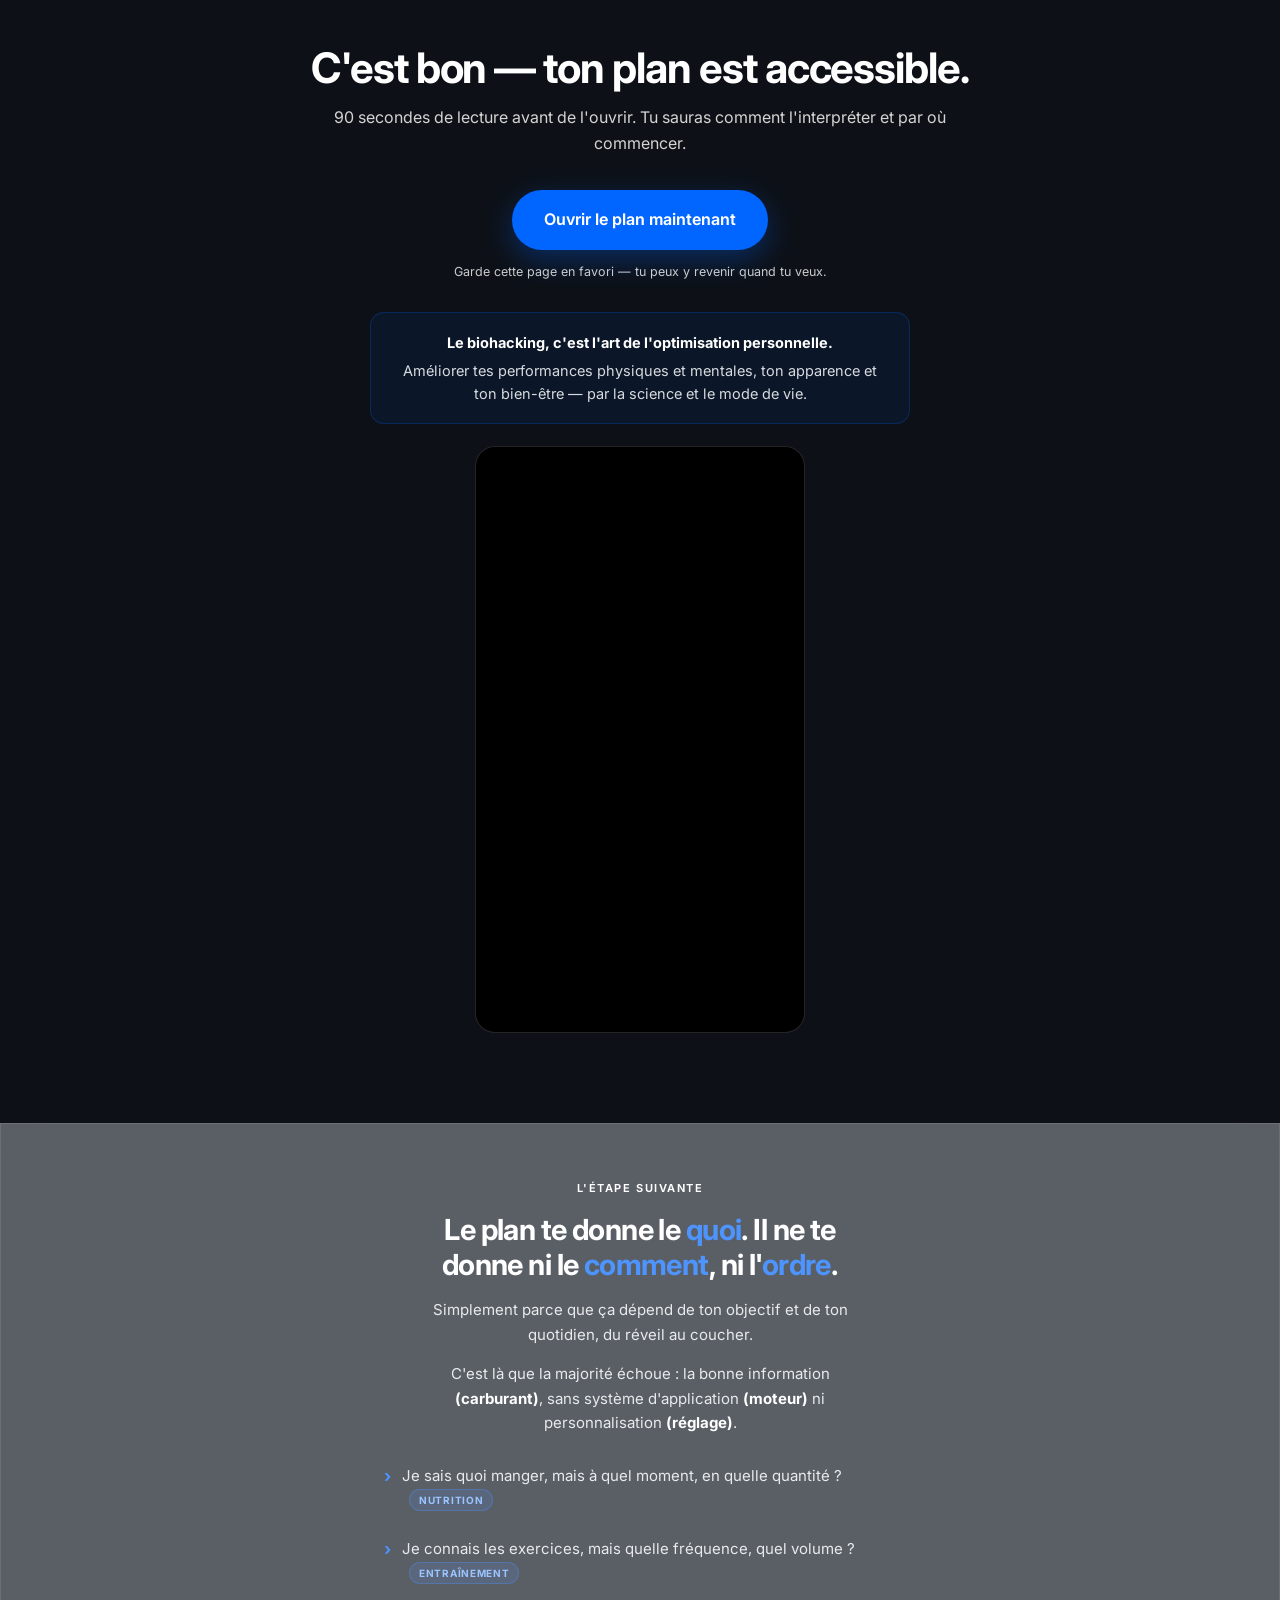
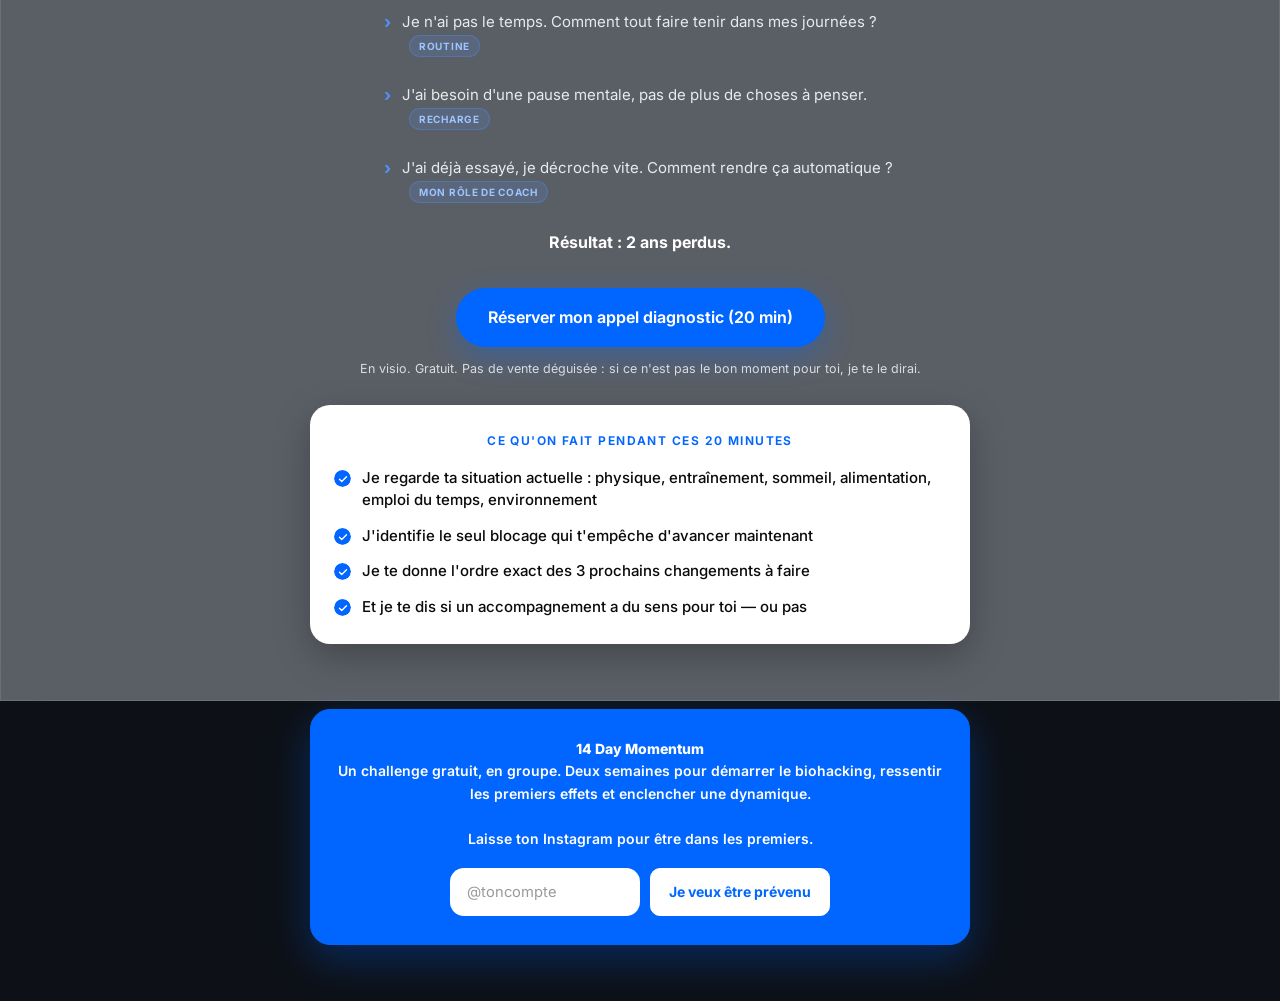
==== commit d1c56587: "Add files via upload" ====
--- a/merci.html
+++ b/merci.html
@@ -22,8 +22,14 @@
       <a href="plan.html" class="cta-main">Ouvrir le plan maintenant</a>
       <p class="cta-micro">Garde cette page en favori — tu peux y revenir quand tu veux.</p>
 
+      <div class="def-mini">
+        <strong>Le biohacking, c'est l'art de l'optimisation personnelle.</strong>
+        Améliorer tes performances physiques et mentales, ton apparence et ton bien-être —
+        par la science et le mode de vie.
+      </div>
+
       <div class="vid-box">
-        <iframe src="https://www.youtube-nocookie.com/embed/rJp32DG2F0s?rel=0&modestbranding=1&playsinline=1"
+        <iframe src="https://www.youtube-nocookie.com/embed/sdbfGfz_cWg?rel=0&modestbranding=1&playsinline=1"
                 title="Message de Florian" loading="lazy"
                 allow="accelerometer; autoplay; clipboard-write; encrypted-media; gyroscope; picture-in-picture; web-share"
                 allowfullscreen></iframe>
--- a/styles.css
+++ b/styles.css
@@ -792,3 +792,22 @@
   border-radius:100px;padding:2px 9px;white-space:nowrap;line-height:1.6}
 .m-sec-b .m-result{margin:26px auto 0;padding-top:0;border-top:0;
   font-size:16px;font-weight:700;color:#fff;text-align:center}
+
+/* ═══ DÉFINITION DU BIOHACKING ═══ */
+.s2-def{padding:0 0 52px}
+.def-box{max-width:640px;margin:0 auto;text-align:center;
+  padding:30px 30px 28px;border-radius:var(--r);
+  background:rgba(0,102,255,.07);border:1px solid rgba(0,102,255,.26)}
+@media(max-width:600px){.def-box{padding:24px 20px}}
+.def-ey{font-size:11.5px;font-weight:700;letter-spacing:.13em;text-transform:uppercase;
+  color:#4d94ff;margin-bottom:14px}
+.def-main{font-size:16px;line-height:1.65;color:#fff;margin:0 0 14px;font-weight:500}
+.def-sub{font-size:14.5px;line-height:1.6;color:#c9ccd2;margin:0}
+.def-sub strong{color:#fff;font-weight:700}
+/* version compacte sur la page merci */
+.def-mini{max-width:540px;margin:30px auto 0;padding:18px 22px;border-radius:var(--r-md);
+  background:rgba(0,102,255,.08);border:1px solid rgba(0,102,255,.24);
+  font-size:14.5px;line-height:1.6;color:#d7dade;text-align:center}
+.def-mini strong{color:#fff;font-weight:700;display:block;margin-bottom:5px}
+.m-sec-a .vid-box{margin-top:22px}
+@media(max-width:600px){.def-mini{padding:16px 18px;font-size:14px}}
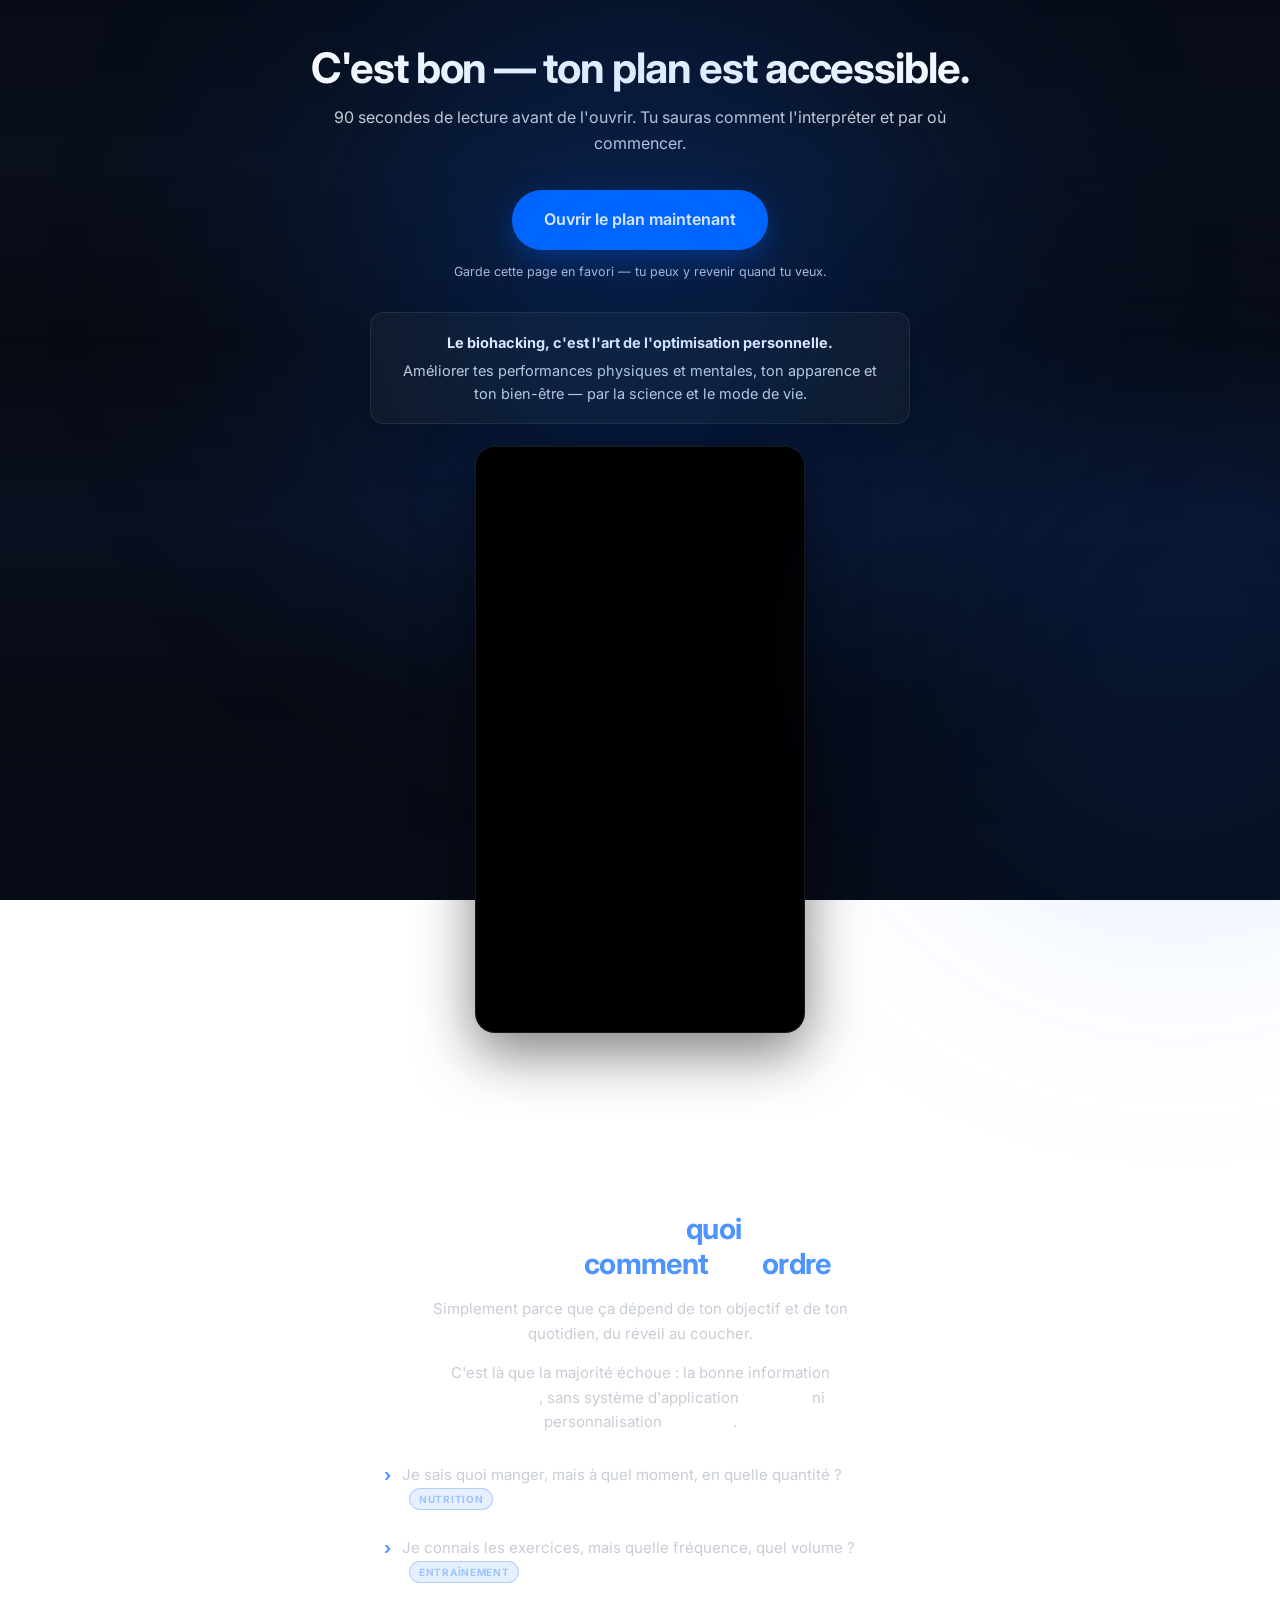
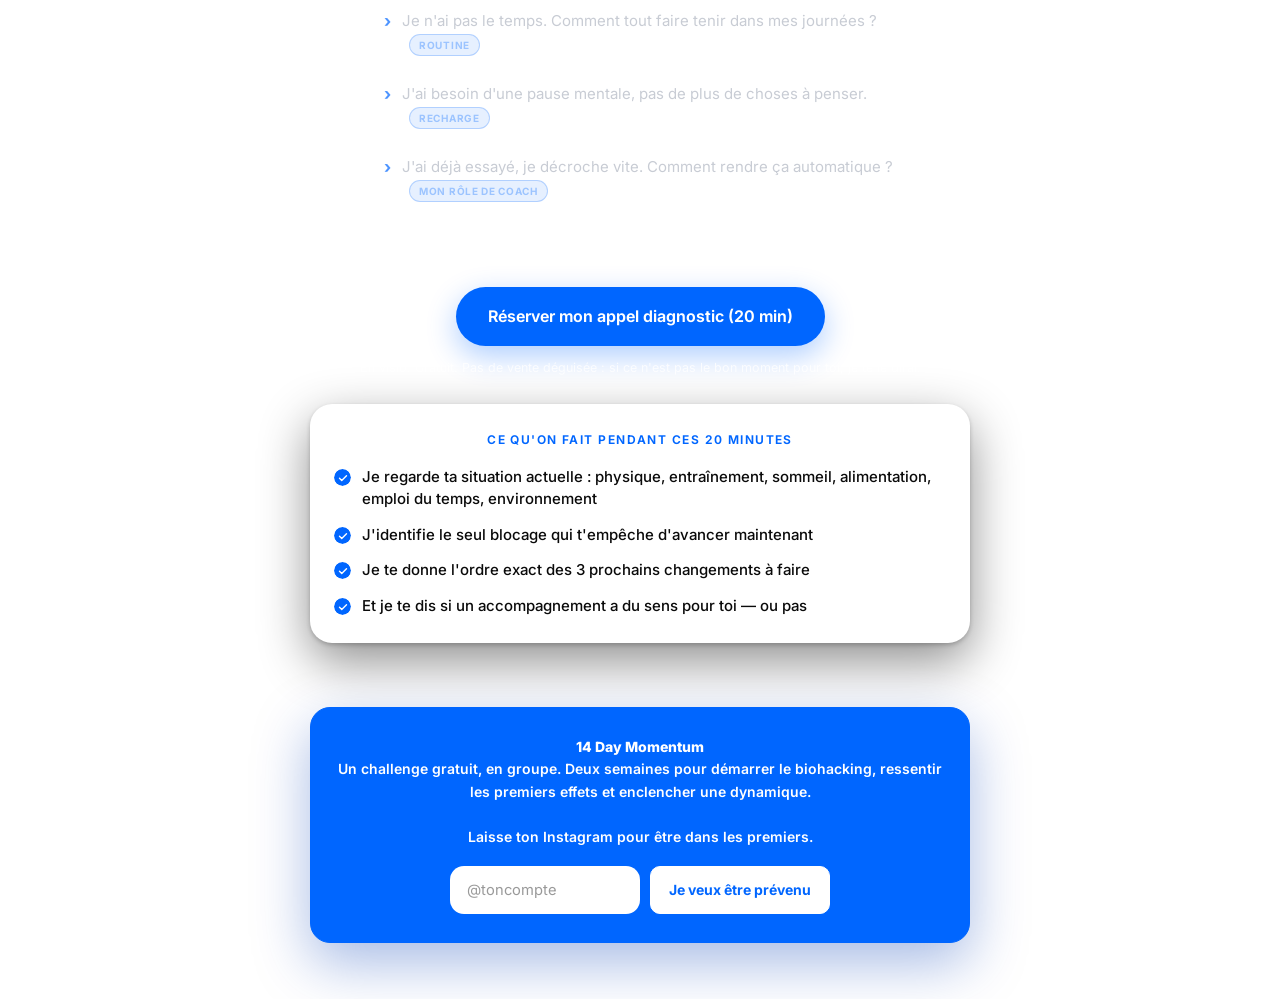
==== commit 186dca1e: "Add files via upload" ====
--- a/merci.html
+++ b/merci.html
@@ -13,7 +13,7 @@
 <body>
 
 <!-- ═══ SECTION 1 — INTRO + PLAN + VIDÉO ═══ -->
-<section class="m-sec m-sec-a">
+<section class="m-sec m-sec-a rv">
   <div class="wrap">
     <div class="merci">
       <h1 class="merci-h1">C'est bon <span id="pn"></span>— ton plan est accessible.</h1>
@@ -40,7 +40,7 @@
 
 
 <!-- ═══ SECTION 2 — L'ÉTAPE SUIVANTE ═══ -->
-<section class="m-sec m-sec-b">
+<section class="m-sec m-sec-b rv">
   <div class="wrap">
     <div class="merci">
       <div class="s2-ey" style="text-align:center">L'étape suivante</div>
@@ -80,7 +80,7 @@
 
 
 <!-- ═══ SECTION 3 — 14 DAY MOMENTUM ═══ -->
-<section class="m-sec m-sec-c">
+<section class="m-sec m-sec-c rv">
   <div class="wrap">
     <div class="merci">
       <div class="ig-box">
@@ -126,5 +126,14 @@
 });
 </script>
 
+
+<script>
+(function(){
+  var io=new IntersectionObserver(function(es){
+    es.forEach(function(e){ if(e.isIntersecting){ e.target.classList.add('in'); io.unobserve(e.target);} });
+  },{threshold:.12,rootMargin:'0px 0px -60px 0px'});
+  document.querySelectorAll('.rv,.stagger').forEach(function(el){io.observe(el);});
+})();
+</script>
 </body>
 </html>
--- a/styles.css
+++ b/styles.css
@@ -811,3 +811,237 @@
 .def-mini strong{color:#fff;font-weight:700;display:block;margin-bottom:5px}
 .m-sec-a .vid-box{margin-top:22px}
 @media(max-width:600px){.def-mini{padding:16px 18px;font-size:14px}}
+
+/* ════════════════════════════════════════════════════════
+   UNIVERS VISUEL — FOND CONTINU + HALOS + CARTES + ANIMATIONS
+   ════════════════════════════════════════════════════════ */
+
+/* 1. FOND CONTINU : plus aucun bloc de couleur */
+body{
+  background:linear-gradient(180deg,
+    #070c18 0%,
+    #0a0f1c 18%,
+    #080a12 38%,
+    #0a1020 58%,
+    #080b14 78%,
+    #070c18 100%);
+  background-attachment:fixed;
+}
+.s2,.s2-alt,.s2-def,.hero-v2{background:transparent!important;border:0!important}
+.s2-alt{backdrop-filter:none;-webkit-backdrop-filter:none}
+
+/* 2. HALOS diffus derrière les moments clés */
+body::before,body::after{content:'';position:fixed;pointer-events:none;z-index:0;
+  border-radius:50%;filter:blur(120px)}
+body::before{width:70vw;height:70vw;max-width:900px;max-height:900px;
+  top:-18%;left:50%;transform:translateX(-50%);
+  background:radial-gradient(circle,rgba(0,102,255,.30) 0%,rgba(0,102,255,0) 68%)}
+body::after{width:60vw;height:60vw;max-width:760px;max-height:760px;
+  bottom:-14%;right:0;
+  background:radial-gradient(circle,rgba(0,102,255,.18) 0%,rgba(0,102,255,0) 70%)}
+.hero-v2,.s2,footer{position:relative;z-index:1}
+
+/* halo local derrière la section métriques */
+.s2.rv{position:relative}
+.metrics{position:relative}
+.metrics::before{content:'';position:absolute;inset:-14% 0;z-index:-1;border-radius:50%;
+  background:radial-gradient(ellipse,rgba(0,102,255,.16) 0%,rgba(0,102,255,0) 70%);
+  filter:blur(70px)}
+
+/* 3. ESPACE au lieu de couleur pour séparer */
+.s2{padding:104px 0}
+.s2-def{padding:0 0 104px}
+@media(max-width:700px){
+  .s2{padding:68px 0}
+  .s2-def{padding:0 0 68px}
+}
+
+/* 4. TEXTE lisible sur fond continu */
+.s2 .s2-tx,.s2-alt .s2-tx{color:#c8ccd4}
+.s2 .s2-ey,.s2-alt .s2-ey{color:#4d94ff}
+.s2 .s2-ti{color:#fff}
+.metric-src{color:rgba(255,255,255,.55)}
+
+/* 5. CARTES : elles portent tout le contraste */
+.metric{background:#fff;border:0;border-radius:22px;
+  box-shadow:0 2px 4px rgba(0,0,0,.2),0 18px 50px rgba(0,0,0,.45)}
+.metric-pending{background:#111318;border:1px solid rgba(255,255,255,.09);
+  box-shadow:0 18px 50px rgba(0,0,0,.45)}
+.metric-pending .metric-n{color:#fff}
+.metric-pending .metric-lbl{color:rgba(255,255,255,.62)}
+.metric-pending .metric-ctx{color:rgba(255,255,255,.72)}
+.metric-pending .metric-ctx b{color:#fff}
+.metric-pending .metric-top{border-bottom-color:rgba(255,255,255,.14)}
+
+.form-wrap{background:#fff;border:0;border-radius:26px;
+  box-shadow:0 2px 4px rgba(0,0,0,.2),0 24px 60px rgba(0,0,0,.5)}
+
+/* définition : carte bleue */
+.def-box{background:#111318;border:1px solid rgba(255,255,255,.09);border-radius:24px;
+  padding:38px 34px;box-shadow:0 20px 56px rgba(0,0,0,.5)}
+@media(max-width:600px){.def-box{padding:28px 22px}}
+.def-ti{font-size:clamp(19px,2.5vw,25px);font-weight:700;letter-spacing:-.02em;
+  line-height:1.28;color:#fff;margin:0 0 16px;max-width:24ch;margin-inline:auto}
+.def-main{font-size:15.5px;line-height:1.68;color:#c9ced8;margin:0 0 18px;font-weight:400}
+.def-sub{font-size:14.5px;line-height:1.6;color:#9aa3b2;margin:0;padding-top:16px;border-top:1px solid rgba(255,255,255,.10)}
+.def-sub strong{color:#fff;font-weight:700}
+
+/* story : image en carte détachée */
+.story picture img{border-radius:22px;border:0;
+  box-shadow:0 18px 50px rgba(0,0,0,.5)}
+
+/* 6. ANIMATIONS AU SCROLL */
+.rv{opacity:0;transform:translateY(26px);
+  transition:opacity .75s cubic-bezier(.22,.61,.36,1),transform .75s cubic-bezier(.22,.61,.36,1)}
+.rv.in{opacity:1;transform:none}
+.stagger > *{opacity:0;transform:translateY(20px);
+  transition:opacity .6s cubic-bezier(.22,.61,.36,1),transform .6s cubic-bezier(.22,.61,.36,1)}
+.stagger.in > *{opacity:1;transform:none}
+.stagger.in > *:nth-child(1){transition-delay:0ms}
+.stagger.in > *:nth-child(2){transition-delay:90ms}
+.stagger.in > *:nth-child(3){transition-delay:180ms}
+.stagger.in > *:nth-child(4){transition-delay:270ms}
+@media(prefers-reduced-motion:reduce){
+  .rv,.stagger > *{opacity:1!important;transform:none!important;transition:none!important}
+}
+
+/* ═══ PAGE MERCI — FOND CONTINU ═══ */
+.m-sec,.m-sec-a,.m-sec-b,.m-sec-c{background:transparent!important;border:0!important;
+  backdrop-filter:none;-webkit-backdrop-filter:none}
+.m-sec-b .m-h2{color:#fff}
+.m-sec-b .m-lead{color:#c8ccd4}
+.m-sec-b .wrong-order li{color:#c8ccd4}
+.m-card,.m-card-light{background:#fff;border:0;border-radius:22px;
+  box-shadow:0 2px 4px rgba(0,0,0,.2),0 18px 50px rgba(0,0,0,.45)}
+.def-mini{background:#111318;border:1px solid rgba(255,255,255,.09);
+  box-shadow:0 16px 44px rgba(0,0,0,.4)}
+.vid-box{border:1px solid rgba(255,255,255,.10);box-shadow:0 20px 56px rgba(0,0,0,.5)}
+.ig-box{box-shadow:0 20px 56px rgba(0,60,180,.35)}
+
+/* ══════════════════════════════════════════════════════════
+   PLAN — THÈME CLAIR (palette Apple)
+   ══════════════════════════════════════════════════════════ */
+body.plan-light{
+  background:#f5f5f7!important;
+  background-attachment:scroll;
+  color:#1d1d1f;
+}
+body.plan-light::before{
+  width:70vw;height:70vw;max-width:900px;max-height:900px;top:-16%;left:50%;
+  transform:translateX(-50%);
+  background:radial-gradient(circle,rgba(0,102,255,.13) 0%,rgba(0,102,255,0) 68%)}
+body.plan-light::after{
+  background:radial-gradient(circle,rgba(0,102,255,.09) 0%,rgba(0,102,255,0) 70%)}
+
+/* sections : fond continu, séparation par l'espace */
+body.plan-light .sec,
+body.plan-light .sec-gray,
+body.plan-light .sec-blue{background:transparent!important;border:0!important;
+  backdrop-filter:none;-webkit-backdrop-filter:none;padding:96px 0;border-radius:0;margin:0}
+@media(max-width:700px){body.plan-light .sec{padding:62px 0}}
+
+/* typographie */
+body.plan-light .s-ti,body.plan-light h2,body.plan-light h3{color:#1d1d1f}
+body.plan-light .s-de,body.plan-light p{color:#6e6e73}
+body.plan-light .s-ey,body.plan-light .s-ey-w{color:var(--blue)}
+
+/* cartes blanches */
+body.plan-light .card-dark,
+body.plan-light .tool,
+body.plan-light .ckg>*,
+body.plan-light .sd{background:#fff;border:1px solid rgba(0,0,0,.06);border-radius:20px;
+  box-shadow:0 1px 2px rgba(0,0,0,.04),0 8px 28px rgba(0,0,0,.07)}
+body.plan-light .card-dark .ch-dark{color:#1d1d1f;border-bottom-color:rgba(0,0,0,.08)}
+body.plan-light .card-dark ul li strong{color:#1d1d1f}
+body.plan-light .card-dark ul li span{color:#6e6e73}
+body.plan-light .card-dark ul li{border-bottom-color:rgba(0,0,0,.06)}
+body.plan-light .card-dark p{color:#6e6e73}
+body.plan-light .sdn{color:#1d1d1f}
+body.plan-light .sdf{color:#6e6e73}
+body.plan-light .tool h3{color:#1d1d1f}
+body.plan-light .tool p{color:#6e6e73}
+body.plan-light .tool-n{color:var(--blue)}
+
+/* carte accent bleue */
+body.plan-light .quote{background:rgba(0,102,255,.06);border-left:3px solid var(--blue);
+  border-radius:16px;color:#1d1d1f}
+body.plan-light .tip-blue{background:rgba(0,102,255,.06);border:1px solid rgba(0,102,255,.18);
+  border-radius:16px;color:#1d1d1f}
+body.plan-light .tip-blue strong{color:var(--blue)}
+
+/* verre : ici il fonctionne vraiment (fond clair) */
+body.plan-light .bw{background:rgba(255,255,255,.72);
+  backdrop-filter:blur(20px);-webkit-backdrop-filter:blur(20px);
+  border:1px solid rgba(255,255,255,.9);border-radius:16px;
+  box-shadow:0 4px 16px rgba(0,0,0,.05)}
+
+/* onglets piliers */
+body.plan-light .ptabs{background:rgba(0,0,0,.045)}
+body.plan-light .pbtn{color:#6e6e73}
+body.plan-light .pbtn.active{background:#fff;color:#1d1d1f;box-shadow:0 1px 3px rgba(0,0,0,.10)}
+body.plan-light .pbtn-n{color:var(--blue)}
+
+/* routine */
+body.plan-light .rout{background:#fff;border-radius:20px;
+  box-shadow:0 1px 2px rgba(0,0,0,.04),0 8px 28px rgba(0,0,0,.07)}
+body.plan-light .rr{border-bottom-color:rgba(0,0,0,.06)}
+body.plan-light .rt{color:var(--blue)}
+body.plan-light .rd{color:#1d1d1f}
+body.plan-light .rd strong{color:#1d1d1f}
+body.plan-light .rout-note{color:#6e6e73}
+
+/* timeline */
+body.plan-light .t-item3{background:#fff;border:1px solid rgba(0,0,0,.06);color:#1d1d1f;
+  box-shadow:0 1px 3px rgba(0,0,0,.05)}
+
+/* photos : plus besoin de cadre sur fond clair */
+body.plan-light .t-photo-img{border:0;box-shadow:0 8px 30px rgba(0,0,0,.08)}
+
+/* nav latérale */
+body.plan-light .snav-label{background:#1d1d1f;color:#fff}
+body.plan-light .snav-dot{background:rgba(0,0,0,.2)}
+body.plan-light .snav-item.active .snav-dot{background:var(--blue)}
+body.plan-light .snav-line{background:rgba(0,0,0,.12)}
+body.plan-light .snav-fill{background:var(--blue)}
+
+/* CTA final */
+body.plan-light .ctab{background:#1d1d1f;border-radius:24px;color:#fff}
+body.plan-light .ctab h2,body.plan-light .ctab p{color:#fff}
+
+/* formulaire team */
+body.plan-light .club-in{background:#f5f5f7;border-color:rgba(0,0,0,.10)}
+
+/* badge flottant */
+body.plan-light .float-cta{box-shadow:0 8px 28px rgba(0,102,255,.28)}
+
+/* ═══ PLAN CLAIR : section finale sombre (contraste de clôture) ═══ */
+body.plan-light .ctaf{background:#1d1d1f!important;border-radius:32px;
+  margin:0 20px;padding:88px 0 80px}
+body.plan-light .ctaf h2{color:#fff}
+body.plan-light .ctaf h2 em{color:rgba(255,255,255,.42);font-style:normal}
+body.plan-light .ctab{background:rgba(255,255,255,.06);border:1px solid rgba(255,255,255,.14);
+  backdrop-filter:blur(20px);-webkit-backdrop-filter:blur(20px)}
+body.plan-light .ctab-ti{color:#fff}
+body.plan-light .ctab-su{color:rgba(255,255,255,.62)}
+body.plan-light footer,body.plan-light .foot{color:#6e6e73}
+@media(max-width:700px){body.plan-light .ctaf{margin:0 12px;padding:60px 0 56px;border-radius:24px}}
+
+/* ═══ CONTENIR LES HALOS (pas de scroll horizontal) ═══ */
+html{overflow-x:hidden}
+body{overflow-x:clip;max-width:100vw;position:relative}
+body::before,body::after{max-width:100vw!important;right:auto}
+body::before{left:50%;transform:translateX(-50%)}
+body::after{left:50%;transform:translateX(20%);bottom:-14%}
+/* garde-fou final : aucun scroll horizontal possible */
+html{overflow-x:hidden!important}
+.s2,.sec,.m-sec{overflow-x:clip}
+/* Bloodwork sur plan clair */
+body.plan-light #s-plus .card-dark p{color:#6e6e73}
+body.plan-light .bw-t{color:#1d1d1f}
+body.plan-light .bw-d{color:#6e6e73}
+body.plan-light .bw-n{color:var(--blue)}
+body.plan-light .sg .sd{background:#f5f5f7;border:1px solid rgba(0,0,0,.06);box-shadow:none}
+.bw-intro{color:rgba(255,255,255,.72)}
+.bw-note{color:rgba(255,255,255,.6)}
+body.plan-light .bw-intro{color:#6e6e73}
+body.plan-light .bw-note{color:#86868b}
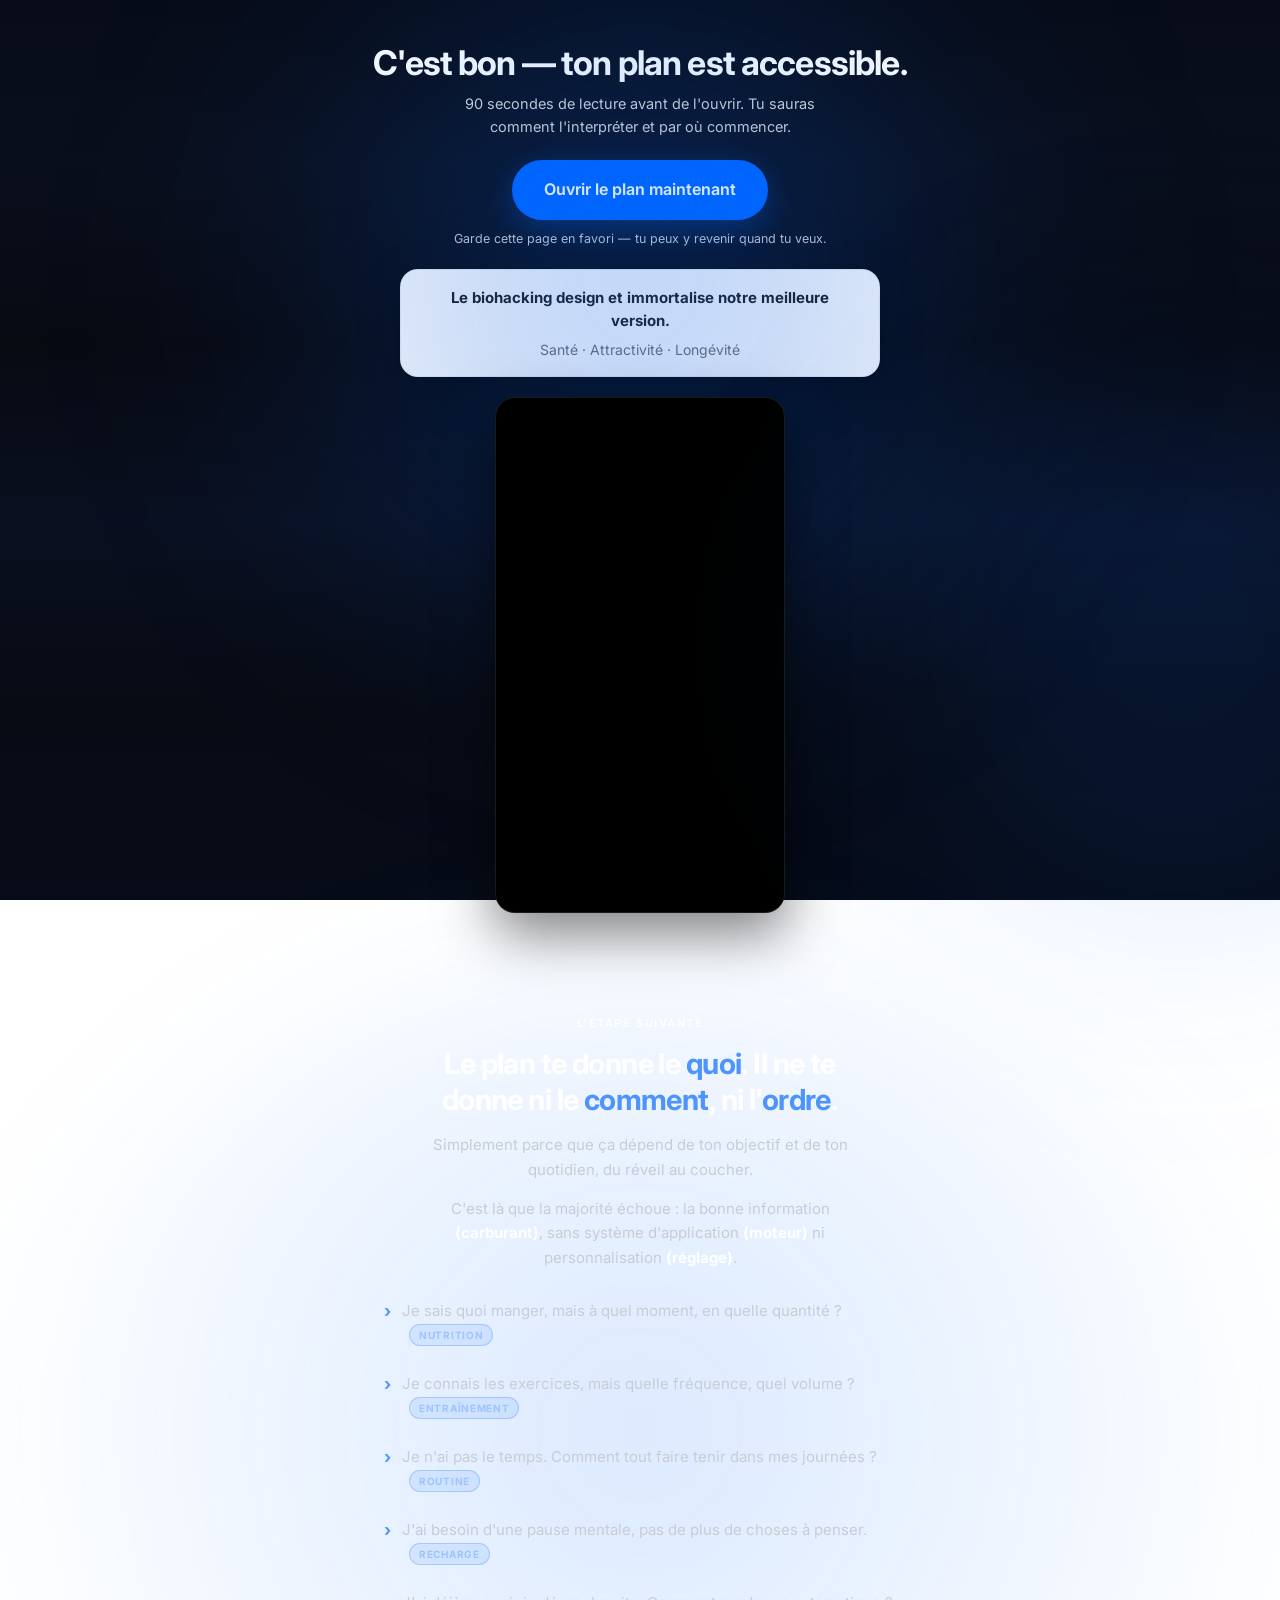
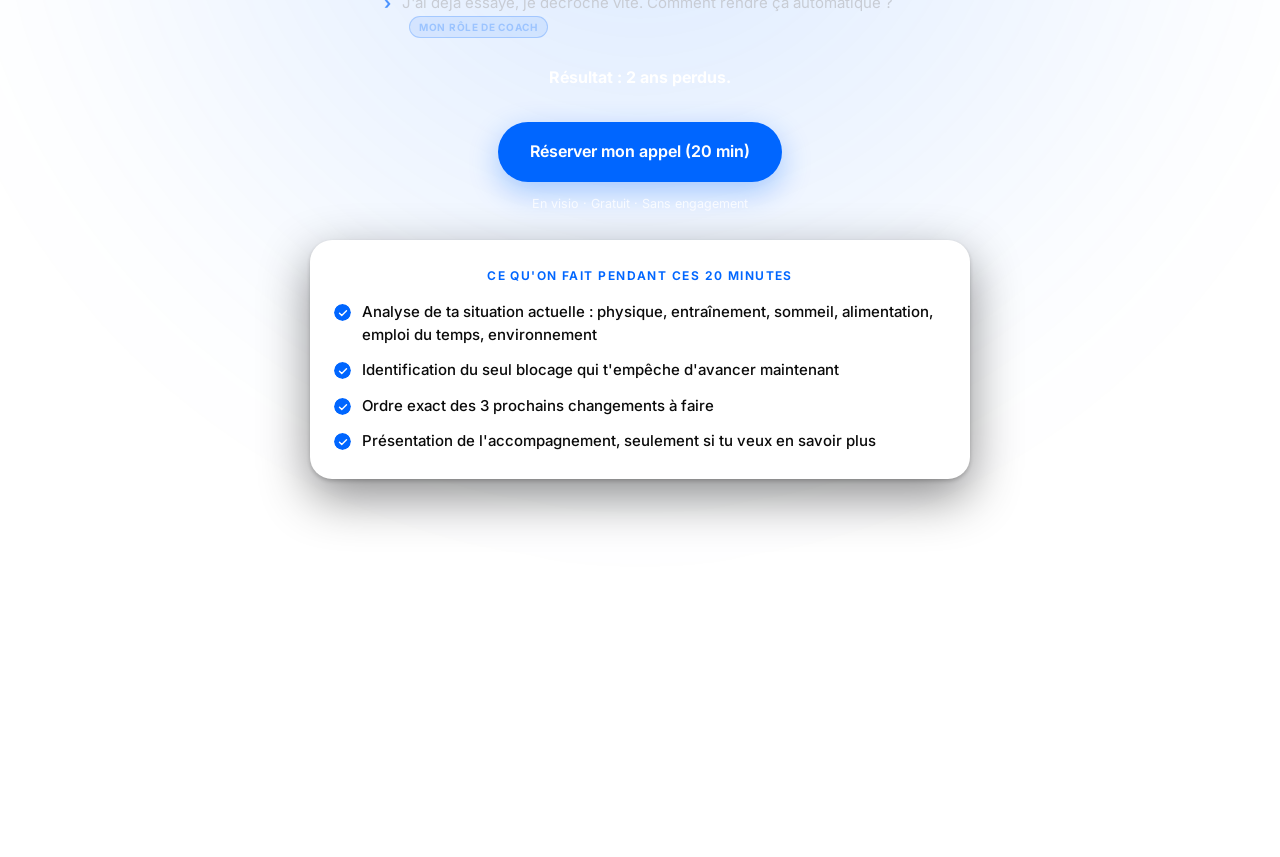
==== commit edeace06: "Add files via upload" ====
--- a/merci.html
+++ b/merci.html
@@ -23,9 +23,8 @@
       <p class="cta-micro">Garde cette page en favori — tu peux y revenir quand tu veux.</p>
 
       <div class="def-mini">
-        <strong>Le biohacking, c'est l'art de l'optimisation personnelle.</strong>
-        Améliorer tes performances physiques et mentales, ton apparence et ton bien-être —
-        par la science et le mode de vie.
+        <strong>Le biohacking design et immortalise notre meilleure version.</strong>
+        Santé · Attractivité · Longévité
       </div>
 
       <div class="vid-box">
@@ -60,18 +59,18 @@
 
       <div style="text-align:center;margin-top:32px">
         <a href="https://calendly.com/florian-parietti/30min" class="cta-main" target="_blank" rel="noopener">
-          Réserver mon appel diagnostic (20 min)
+          Réserver mon appel (20 min)
         </a>
-        <p class="cta-micro">En visio. Gratuit. Pas de vente déguisée : si ce n'est pas le bon moment pour toi, je te le dirai.</p>
+        <p class="cta-micro">En visio · Gratuit · Sans engagement</p>
       </div>
 
       <div class="m-card m-card-light">
         <div class="call-ti">Ce qu'on fait pendant ces 20 minutes</div>
         <ul class="call-list">
-          <li>Je regarde ta situation actuelle : physique, entraînement, sommeil, alimentation, emploi du temps, environnement</li>
-          <li>J'identifie le seul blocage qui t'empêche d'avancer maintenant</li>
-          <li>Je te donne l'ordre exact des 3 prochains changements à faire</li>
-          <li>Et je te dis si un accompagnement a du sens pour toi — ou pas</li>
+          <li>Analyse de ta situation actuelle : physique, entraînement, sommeil, alimentation, emploi du temps, environnement</li>
+          <li>Identification du seul blocage qui t'empêche d'avancer maintenant</li>
+          <li>Ordre exact des 3 prochains changements à faire</li>
+          <li>Présentation de l'accompagnement, seulement si tu veux en savoir plus</li>
         </ul>
       </div>
     </div>
@@ -84,10 +83,10 @@
   <div class="wrap">
     <div class="merci">
       <div class="ig-box">
-        <p><strong>14 Day Momentum</strong><br>Un challenge gratuit, en groupe. Deux semaines pour démarrer le biohacking, ressentir les premiers effets et enclencher une dynamique.<br><br>Laisse ton Instagram pour être dans les premiers.</p>
+        <p><strong>14 Day Momentum</strong><span class="free-tag">100 % gratuit</span><br>Un challenge en groupe. Deux semaines pour démarrer le biohacking, ressentir les premiers effets et enclencher une dynamique.<br><br>Laisse ton Instagram pour être dans les premiers.</p>
         <div class="ig-row">
           <input class="fi" type="text" id="insta" placeholder="@toncompte" autocomplete="off">
-          <button type="button" id="ig-btn">Je veux être prévenu</button>
+          <button type="button" id="ig-btn">Je suis intéressé</button>
         </div>
         <p id="ig-ok" style="display:none;margin-top:12px;font-size:13px">C'est noté. Tu seras dans les premiers prévenus.</p>
       </div>
--- a/styles.css
+++ b/styles.css
@@ -1045,3 +1045,86 @@
 .bw-note{color:rgba(255,255,255,.6)}
 body.plan-light .bw-intro{color:#6e6e73}
 body.plan-light .bw-note{color:#86868b}
+
+/* ═══ DÉFINITION : carte claire (palette du plan) ═══ */
+.def-box{background:#f5f5f7!important;border:1px solid rgba(0,0,0,.06)!important;
+  border-radius:24px;padding:38px 34px;
+  box-shadow:0 2px 4px rgba(0,0,0,.18),0 20px 56px rgba(0,0,0,.42)!important}
+.def-ti{color:#1d1d1f}
+.def-main{color:#6e6e73}
+.def-sub{color:#6e6e73;padding-top:18px;border-top:1px solid rgba(0,0,0,.10)}
+.def-sub strong{color:var(--blue)}
+@media(max-width:600px){.def-box{padding:28px 22px}}
+
+/* ═══ PRISE DE SANG : carte grise pour la distinguer ═══ */
+.metric-pending{background:#e8e8ed!important;border:1px solid rgba(0,0,0,.06)!important;
+  box-shadow:0 2px 4px rgba(0,0,0,.16),0 18px 50px rgba(0,0,0,.4)!important}
+.metric-pending .metric-n{color:#1d1d1f}
+.metric-pending .metric-lbl{color:#6e6e73}
+.metric-pending .metric-ctx{color:#6e6e73}
+.metric-pending .metric-ctx b{color:#1d1d1f}
+.metric-pending .metric-top{border-bottom-color:rgba(0,0,0,.10)}
+.metric-pending .metric-tag{color:var(--blue);background:rgba(0,102,255,.10);
+  border-color:rgba(0,102,255,.26)}
+
+/* ═══════════════════════════════════════
+   PAGE MERCI — AJUSTEMENTS
+   ═══════════════════════════════════════ */
+
+/* Section 1 compacte : titre + texte + bouton + vidéo sans scroll */
+.m-sec-a{padding:34px 0 46px}
+.m-sec-a .merci-h1{font-size:clamp(24px,4vw,34px);margin-bottom:10px}
+.m-sec-a .merci-sub{font-size:14.5px;margin-bottom:22px;max-width:44ch;margin-inline:auto}
+.m-sec-a .cta-micro{margin-top:9px}
+.def-mini{max-width:480px;margin:20px auto 0;padding:16px 20px;border-radius:18px;
+  background:#f5f5f7;border:1px solid rgba(0,0,0,.06);
+  box-shadow:0 2px 4px rgba(0,0,0,.16),0 14px 40px rgba(0,0,0,.38);
+  font-size:14px;line-height:1.55;color:#6e6e73;text-align:center}
+.def-mini strong{color:#1d1d1f;font-weight:700;display:block;margin-bottom:6px;font-size:15px}
+.m-sec-a .vid-box{margin:20px auto 0;max-width:290px}
+@media(max-width:600px){
+  .m-sec-a{padding:26px 0 38px}
+  .m-sec-a .vid-box{max-width:250px}
+  .def-mini{padding:14px 16px;font-size:13.5px}
+}
+
+/* Halo derrière l'étape suivante */
+.m-sec-b{position:relative}
+.m-sec-b::before{content:'';position:absolute;inset:0 -5%;z-index:-1;border-radius:50%;
+  background:radial-gradient(ellipse at 50% 40%,rgba(0,102,255,.15) 0%,rgba(0,102,255,0) 68%);
+  filter:blur(80px);pointer-events:none}
+
+/* Badge gratuit */
+.free-tag{display:inline-block;margin-left:9px;font-size:10.5px;font-weight:800;
+  letter-spacing:.08em;text-transform:uppercase;color:var(--blue);background:#fff;
+  border-radius:100px;padding:3px 11px;vertical-align:2px}
+
+/* Bouton 14 day plus esthétique */
+.ig-row button{background:#fff;color:var(--blue);border:0;border-radius:100px;
+  padding:13px 24px;font-weight:700;font-size:14.5px;letter-spacing:.01em;
+  box-shadow:0 4px 14px rgba(0,0,0,.18);transition:transform .18s ease,box-shadow .18s ease}
+.ig-row button:hover{transform:translateY(-1px);box-shadow:0 8px 22px rgba(0,0,0,.24)}
+.ig-row .fi{border-radius:100px;padding:13px 20px;border:0}
+/* section 1 : tout visible sans scroll sur mobile */
+@media(max-width:600px){
+  .m-sec-a{padding:18px 0 32px}
+  .m-sec-a .merci-h1{font-size:23px;line-height:1.18;margin-bottom:8px}
+  .m-sec-a .merci-sub{font-size:13.5px;line-height:1.5;margin-bottom:16px}
+  .m-sec-a .cta-main{padding:14px 26px;font-size:15px}
+  .m-sec-a .cta-micro{font-size:11.5px;margin-top:7px}
+  .def-mini{margin-top:14px;padding:12px 15px;font-size:13px}
+  .def-mini strong{font-size:14px;margin-bottom:4px}
+  .m-sec-a .vid-box{margin-top:14px;max-width:200px}
+}
+/* avertissement détaché de la carte CTA, sur fond clair */
+body.plan-light .disc{background:transparent;padding:52px 20px 60px;margin-top:0;border:0}
+body.plan-light .disc p{color:#86868b;font-size:.78rem;line-height:1.7;max-width:64ch;margin:0 auto;text-align:center}
+body.plan-light .disc strong{color:#6e6e73}
+.free-tag-dark{display:inline-block;margin-left:10px;font-size:10.5px;font-weight:800;
+  letter-spacing:.08em;text-transform:uppercase;color:var(--blue);
+  background:rgba(0,102,255,.10);border:1px solid rgba(0,102,255,.26);
+  border-radius:100px;padding:3px 11px;vertical-align:3px}
+body.plan-light .club-btn{border-radius:100px;padding:13px 24px;font-weight:700;
+  box-shadow:0 4px 14px rgba(0,102,255,.24);transition:transform .18s ease,box-shadow .18s ease}
+body.plan-light .club-btn:hover{transform:translateY(-1px);box-shadow:0 8px 22px rgba(0,102,255,.32)}
+body.plan-light .club-in{border-radius:100px;padding:13px 20px}
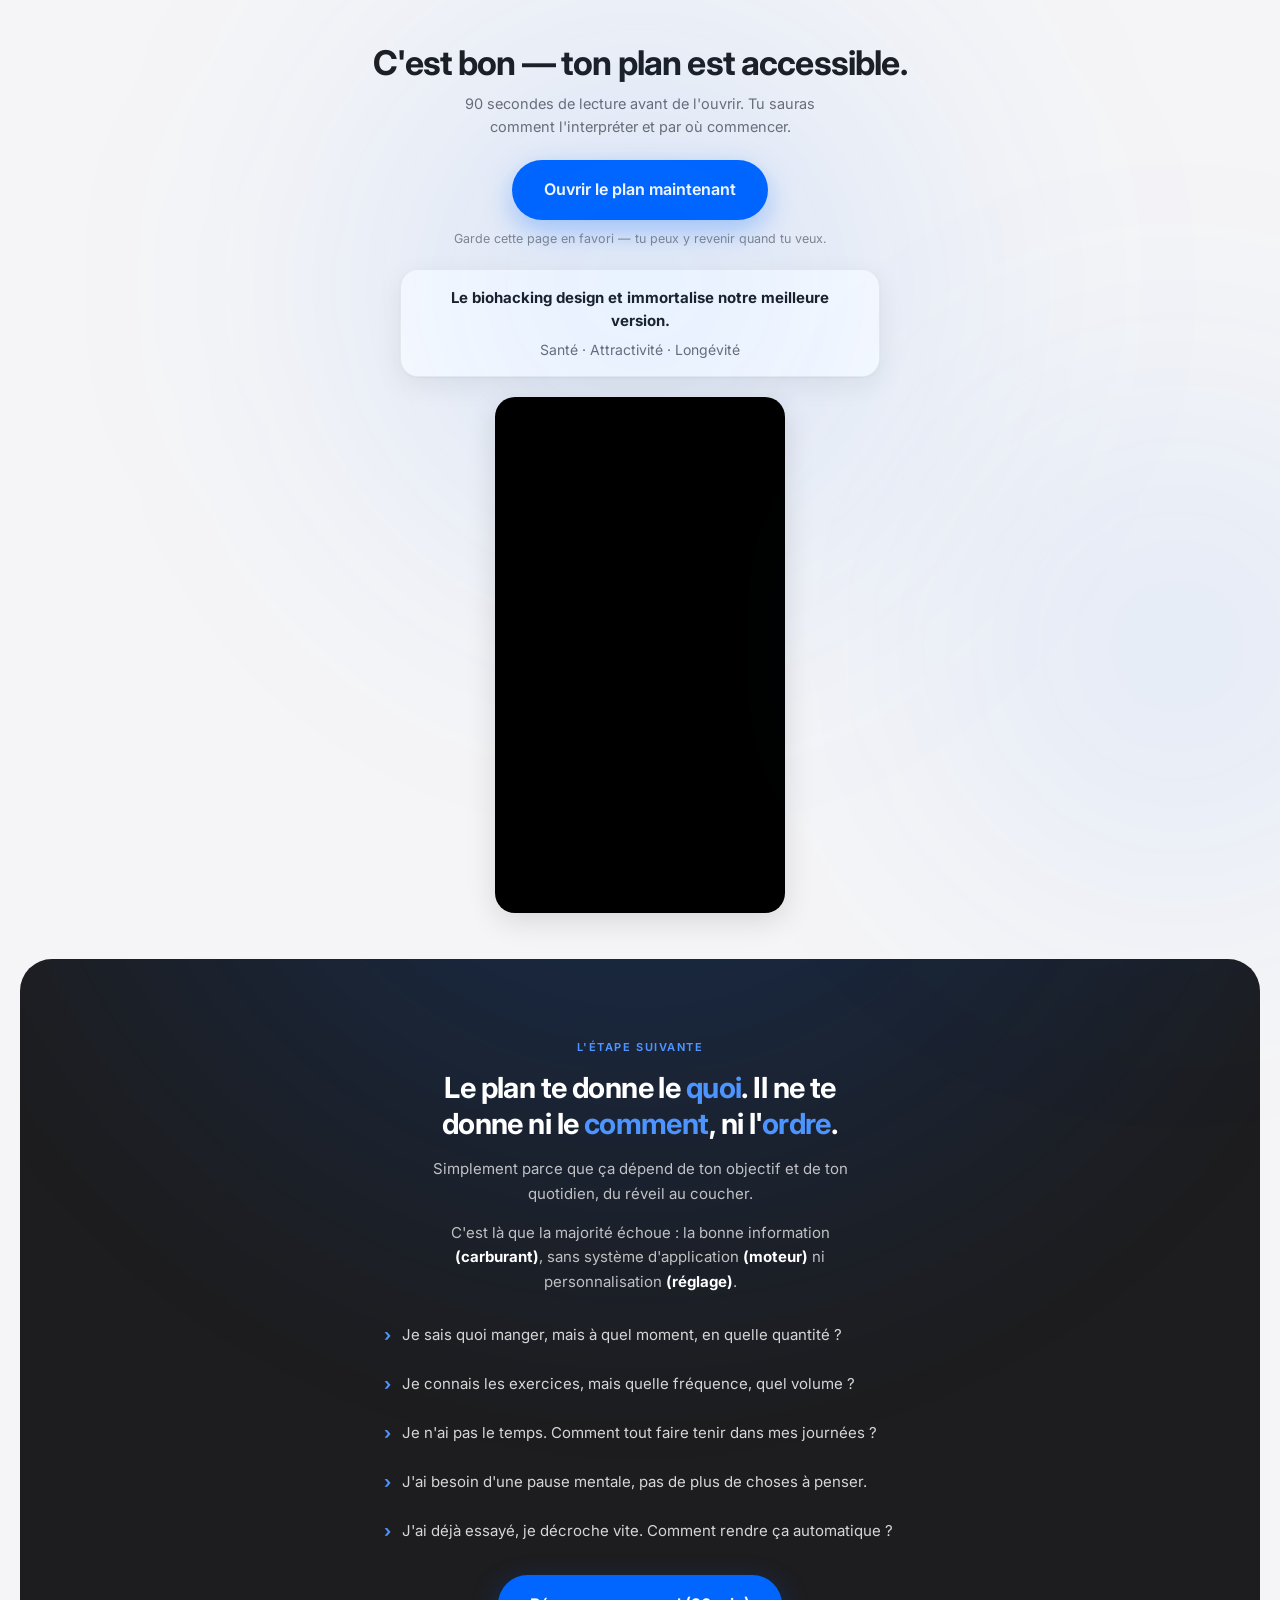
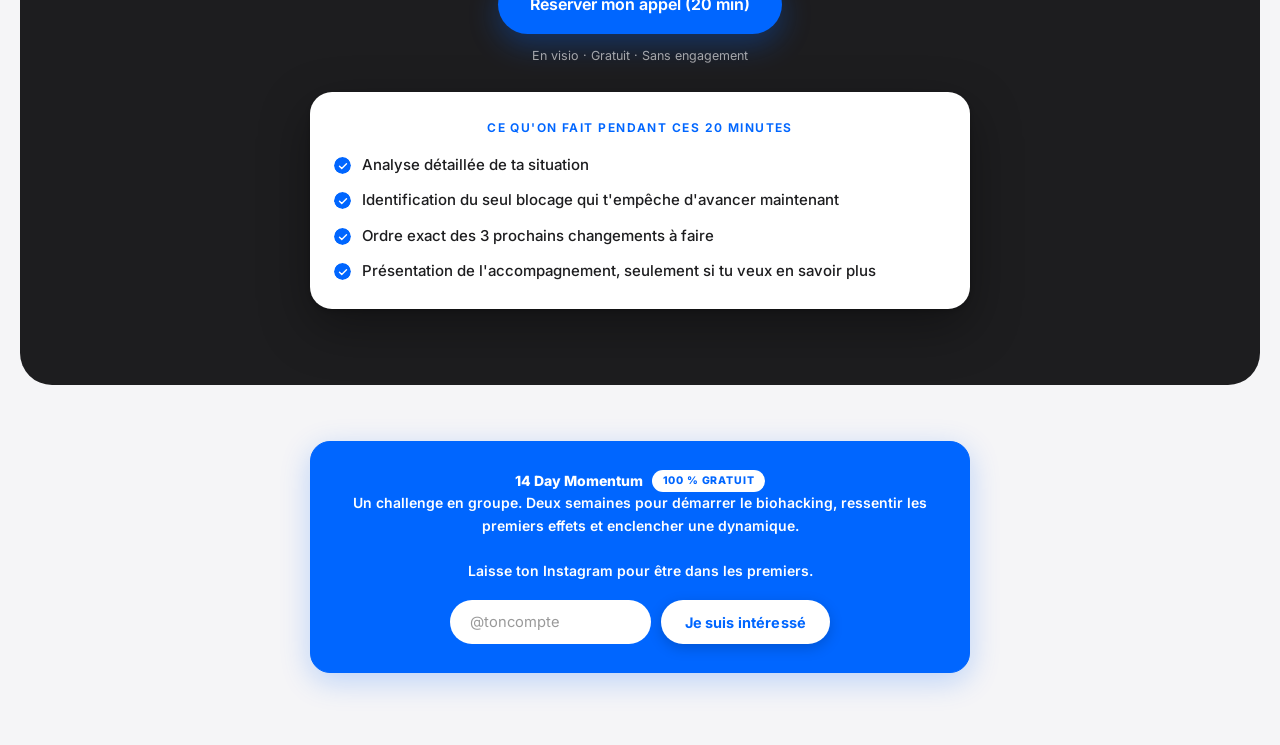
==== commit 093dd0bd: "Add files via upload" ====
--- a/merci.html
+++ b/merci.html
@@ -10,7 +10,7 @@
 <link href="https://fonts.googleapis.com/css2?family=Inter:ital,wght@0,300;0,400;0,500;0,600;0,700;1,400&display=swap" rel="stylesheet">
 <link rel="stylesheet" href="styles.css">
 </head>
-<body>
+<body class="merci-light">
 
 <!-- ═══ SECTION 1 — INTRO + PLAN + VIDÉO ═══ -->
 <section class="m-sec m-sec-a rv">
@@ -49,13 +49,12 @@
         sans système d'application <b>(moteur)</b> ni personnalisation <b>(réglage)</b>.</p>
 
       <ul class="wrong-order">
-          <li>Je sais quoi manger, mais à quel moment, en quelle quantité ? <span class="pil">Nutrition</span></li>
-          <li>Je connais les exercices, mais quelle fréquence, quel volume ? <span class="pil">Entraînement</span></li>
-          <li>Je n'ai pas le temps. Comment tout faire tenir dans mes journées ? <span class="pil">Routine</span></li>
-          <li>J'ai besoin d'une pause mentale, pas de plus de choses à penser. <span class="pil">Recharge</span></li>
-          <li>J'ai déjà essayé, je décroche vite. Comment rendre ça automatique ? <span class="pil">Mon rôle de coach</span></li>
+          <li>Je sais quoi manger, mais à quel moment, en quelle quantité ?</li>
+          <li>Je connais les exercices, mais quelle fréquence, quel volume ?</li>
+          <li>Je n'ai pas le temps. Comment tout faire tenir dans mes journées ?</li>
+          <li>J'ai besoin d'une pause mentale, pas de plus de choses à penser.</li>
+          <li>J'ai déjà essayé, je décroche vite. Comment rendre ça automatique ?</li>
         </ul>
-      <p class="m-result">Résultat : 2 ans perdus.</p>
 
       <div style="text-align:center;margin-top:32px">
         <a href="https://calendly.com/florian-parietti/30min" class="cta-main" target="_blank" rel="noopener">
@@ -67,7 +66,7 @@
       <div class="m-card m-card-light">
         <div class="call-ti">Ce qu'on fait pendant ces 20 minutes</div>
         <ul class="call-list">
-          <li>Analyse de ta situation actuelle : physique, entraînement, sommeil, alimentation, emploi du temps, environnement</li>
+          <li>Analyse détaillée de ta situation</li>
           <li>Identification du seul blocage qui t'empêche d'avancer maintenant</li>
           <li>Ordre exact des 3 prochains changements à faire</li>
           <li>Présentation de l'accompagnement, seulement si tu veux en savoir plus</li>
--- a/styles.css
+++ b/styles.css
@@ -1128,3 +1128,126 @@
   box-shadow:0 4px 14px rgba(0,102,255,.24);transition:transform .18s ease,box-shadow .18s ease}
 body.plan-light .club-btn:hover{transform:translateY(-1px);box-shadow:0 8px 22px rgba(0,102,255,.32)}
 body.plan-light .club-in{border-radius:100px;padding:13px 20px}
+
+/* ═══════════════════════════════════════════════
+   MOMENTS DE CONTRASTE — blocs sombres arrondis
+   ═══════════════════════════════════════════════ */
+
+/* PLAN : la routine devient un moment, pas un tableau */
+body.plan-light #s-routine{background:#1d1d1f!important;border-radius:32px;
+  margin:0 20px;padding:88px 0 80px;position:relative;overflow:hidden}
+body.plan-light #s-routine::after{content:'';position:absolute;inset:auto -10% -40% -10%;
+  height:60%;background:radial-gradient(ellipse at 50% 100%,rgba(0,102,255,.22) 0%,rgba(0,102,255,0) 70%);
+  filter:blur(60px);pointer-events:none}
+body.plan-light #s-routine .s-ey{color:#4d94ff}
+body.plan-light #s-routine .s-ti{color:#fff}
+body.plan-light #s-routine .s-de{color:rgba(255,255,255,.65)}
+body.plan-light #s-routine .rout{background:rgba(255,255,255,.05);
+  border:1px solid rgba(255,255,255,.10);box-shadow:none;
+  backdrop-filter:blur(20px);-webkit-backdrop-filter:blur(20px);position:relative;z-index:1}
+body.plan-light #s-routine .rr{border-bottom-color:rgba(255,255,255,.08)}
+body.plan-light #s-routine .rt{color:#4d94ff}
+body.plan-light #s-routine .rd{color:rgba(255,255,255,.88)}
+body.plan-light #s-routine .rd strong{color:#fff}
+body.plan-light #s-routine .rout-note{color:rgba(255,255,255,.55);position:relative;z-index:1}
+@media(max-width:700px){
+  body.plan-light #s-routine{margin:0 12px;padding:58px 0 54px;border-radius:24px}
+}
+/* lignes de routine sur fond sombre */
+body.plan-light #s-routine .rr{background:rgba(255,255,255,.055)!important;
+  backdrop-filter:blur(12px);-webkit-backdrop-filter:blur(12px);
+  border:1px solid rgba(255,255,255,.08);box-shadow:none;border-bottom-color:rgba(255,255,255,.08)}
+body.plan-light #s-routine .rr:hover{background:rgba(255,255,255,.09)!important}
+body.plan-light #s-routine .rout{background:transparent;border:0;backdrop-filter:none}
+
+/* ═══ MERCI : "Résultat" en moment de rupture ═══ */
+.m-sec-b .m-result{margin:30px auto 0;padding:22px 28px;max-width:420px;
+  background:#1d1d1f;border-radius:100px;
+  font-size:16.5px;font-weight:700;color:#fff;text-align:center;
+  box-shadow:0 2px 4px rgba(0,0,0,.24),0 16px 44px rgba(0,0,0,.42);
+  border:0}
+@media(max-width:600px){
+  .m-sec-b .m-result{padding:18px 22px;font-size:15.5px;max-width:none;border-radius:60px}
+}
+
+/* ═══ ALLER PLUS LOIN : bloc sombre (alternance) ═══ */
+body.plan-light #s-plus{background:#1d1d1f!important;border-radius:32px;
+  margin:0 20px;padding:88px 0 80px;position:relative;overflow:hidden}
+body.plan-light #s-plus::after{content:'';position:absolute;inset:-30% -10% auto -10%;
+  height:70%;background:radial-gradient(ellipse at 50% 0%,rgba(0,102,255,.20) 0%,rgba(0,102,255,0) 70%);
+  filter:blur(60px);pointer-events:none}
+body.plan-light #s-plus .s-ey,body.plan-light #s-plus .s-ey-w{color:#4d94ff}
+body.plan-light #s-plus .s-ti{color:#fff}
+body.plan-light #s-plus .s-de{color:rgba(255,255,255,.65)}
+body.plan-light #s-plus .care-grid{position:relative;z-index:1}
+body.plan-light #s-plus .card-dark{background:rgba(255,255,255,.05)!important;
+  border:1px solid rgba(255,255,255,.10)!important;box-shadow:none!important;
+  backdrop-filter:blur(20px);-webkit-backdrop-filter:blur(20px)}
+body.plan-light #s-plus .card-dark.card-white{background:rgba(255,255,255,.05)!important}
+body.plan-light #s-plus .ch-dark{color:#fff!important;border-bottom-color:rgba(255,255,255,.12)!important}
+body.plan-light #s-plus .card-dark ul li strong{color:#fff!important}
+body.plan-light #s-plus .card-dark ul li span{color:rgba(255,255,255,.68)!important}
+body.plan-light #s-plus .card-dark ul li{border-bottom-color:rgba(255,255,255,.08)!important}
+body.plan-light #s-plus .bw-intro{color:rgba(255,255,255,.7)!important}
+body.plan-light #s-plus .bw-note{color:rgba(255,255,255,.55)!important}
+body.plan-light #s-plus .bw{background:rgba(255,255,255,.07)!important;
+  border:1px solid rgba(255,255,255,.10)!important;box-shadow:none!important}
+body.plan-light #s-plus .bw-t{color:#fff!important}
+body.plan-light #s-plus .bw-d{color:rgba(255,255,255,.66)!important}
+body.plan-light #s-plus .bw-n{color:#4d94ff!important}
+body.plan-light #s-plus .sd{background:rgba(255,255,255,.07)!important;
+  border:1px solid rgba(255,255,255,.10)!important;box-shadow:none!important}
+body.plan-light #s-plus .sdn{color:#fff!important}
+body.plan-light #s-plus .sdf{color:rgba(255,255,255,.62)!important}
+@media(max-width:700px){
+  body.plan-light #s-plus{margin:0 12px;padding:58px 0 54px;border-radius:24px}
+}
+body.plan-light #s-plus h2.s-ti{color:#fff!important}
+body.plan-light #s-plus p.s-de{color:rgba(255,255,255,.65)!important}
+body.plan-light #s-plus div.s-ey{color:#4d94ff!important}
+
+/* ══════════════════════════════════════════════════════════
+   PAGE MERCI — THÈME CLAIR (comme le plan)
+   ══════════════════════════════════════════════════════════ */
+body.merci-light{background:#f5f5f7!important;background-attachment:scroll;color:#1d1d1f}
+body.merci-light::before{background:radial-gradient(circle,rgba(0,102,255,.13) 0%,rgba(0,102,255,0) 68%)}
+body.merci-light::after{background:radial-gradient(circle,rgba(0,102,255,.09) 0%,rgba(0,102,255,0) 70%)}
+
+/* Section 1 — intro claire */
+body.merci-light .merci-h1{color:#1d1d1f}
+body.merci-light .merci-sub{color:#6e6e73}
+body.merci-light .cta-micro{color:#86868b}
+body.merci-light .def-mini{background:#fff;border:1px solid rgba(0,0,0,.06);
+  box-shadow:0 1px 2px rgba(0,0,0,.04),0 8px 28px rgba(0,0,0,.07)}
+body.merci-light .def-mini strong{color:#1d1d1f}
+body.merci-light .def-mini{color:#6e6e73}
+body.merci-light .vid-box{border:1px solid rgba(0,0,0,.08);
+  box-shadow:0 8px 30px rgba(0,0,0,.12)}
+
+/* Section 2 — bloc sombre (moment de rupture) */
+body.merci-light .m-sec-b{background:#1d1d1f!important;border-radius:32px;
+  margin:0 20px;padding:80px 0 76px;position:relative;overflow:hidden}
+body.merci-light .m-sec-b::before{content:'';position:absolute;inset:-25% -10% auto -10%;
+  height:70%;background:radial-gradient(ellipse at 50% 0%,rgba(0,102,255,.22) 0%,rgba(0,102,255,0) 70%);
+  filter:blur(60px);pointer-events:none;z-index:0;border-radius:0}
+body.merci-light .m-sec-b > *{position:relative;z-index:1}
+body.merci-light .m-sec-b .s2-ey{color:#4d94ff}
+body.merci-light .m-sec-b .m-h2{color:#fff}
+body.merci-light .m-sec-b .m-h2 em{color:#4d94ff}
+body.merci-light .m-sec-b .m-lead{color:rgba(255,255,255,.72)}
+body.merci-light .m-sec-b .m-lead b{color:#fff}
+body.merci-light .m-sec-b .wrong-order li{color:rgba(255,255,255,.82)}
+body.merci-light .m-sec-b .wrong-order li::before{color:#4d94ff}
+body.merci-light .m-card-light{background:#fff;border:0;
+  box-shadow:0 2px 6px rgba(0,0,0,.22),0 18px 50px rgba(0,0,0,.35)}
+body.merci-light .m-card-light .call-ti{color:var(--blue)}
+body.merci-light .m-card-light .call-list li{color:#1d1d1f}
+body.merci-light .m-sec-b .cta-micro{color:rgba(255,255,255,.6)}
+
+/* Section 3 — 14 Day */
+body.merci-light .m-sec-c{padding:56px 0 72px}
+body.merci-light .ig-box{box-shadow:0 8px 30px rgba(0,102,255,.24)}
+
+@media(max-width:700px){
+  body.merci-light .m-sec-b{margin:0 12px;padding:52px 0 50px;border-radius:24px}
+}
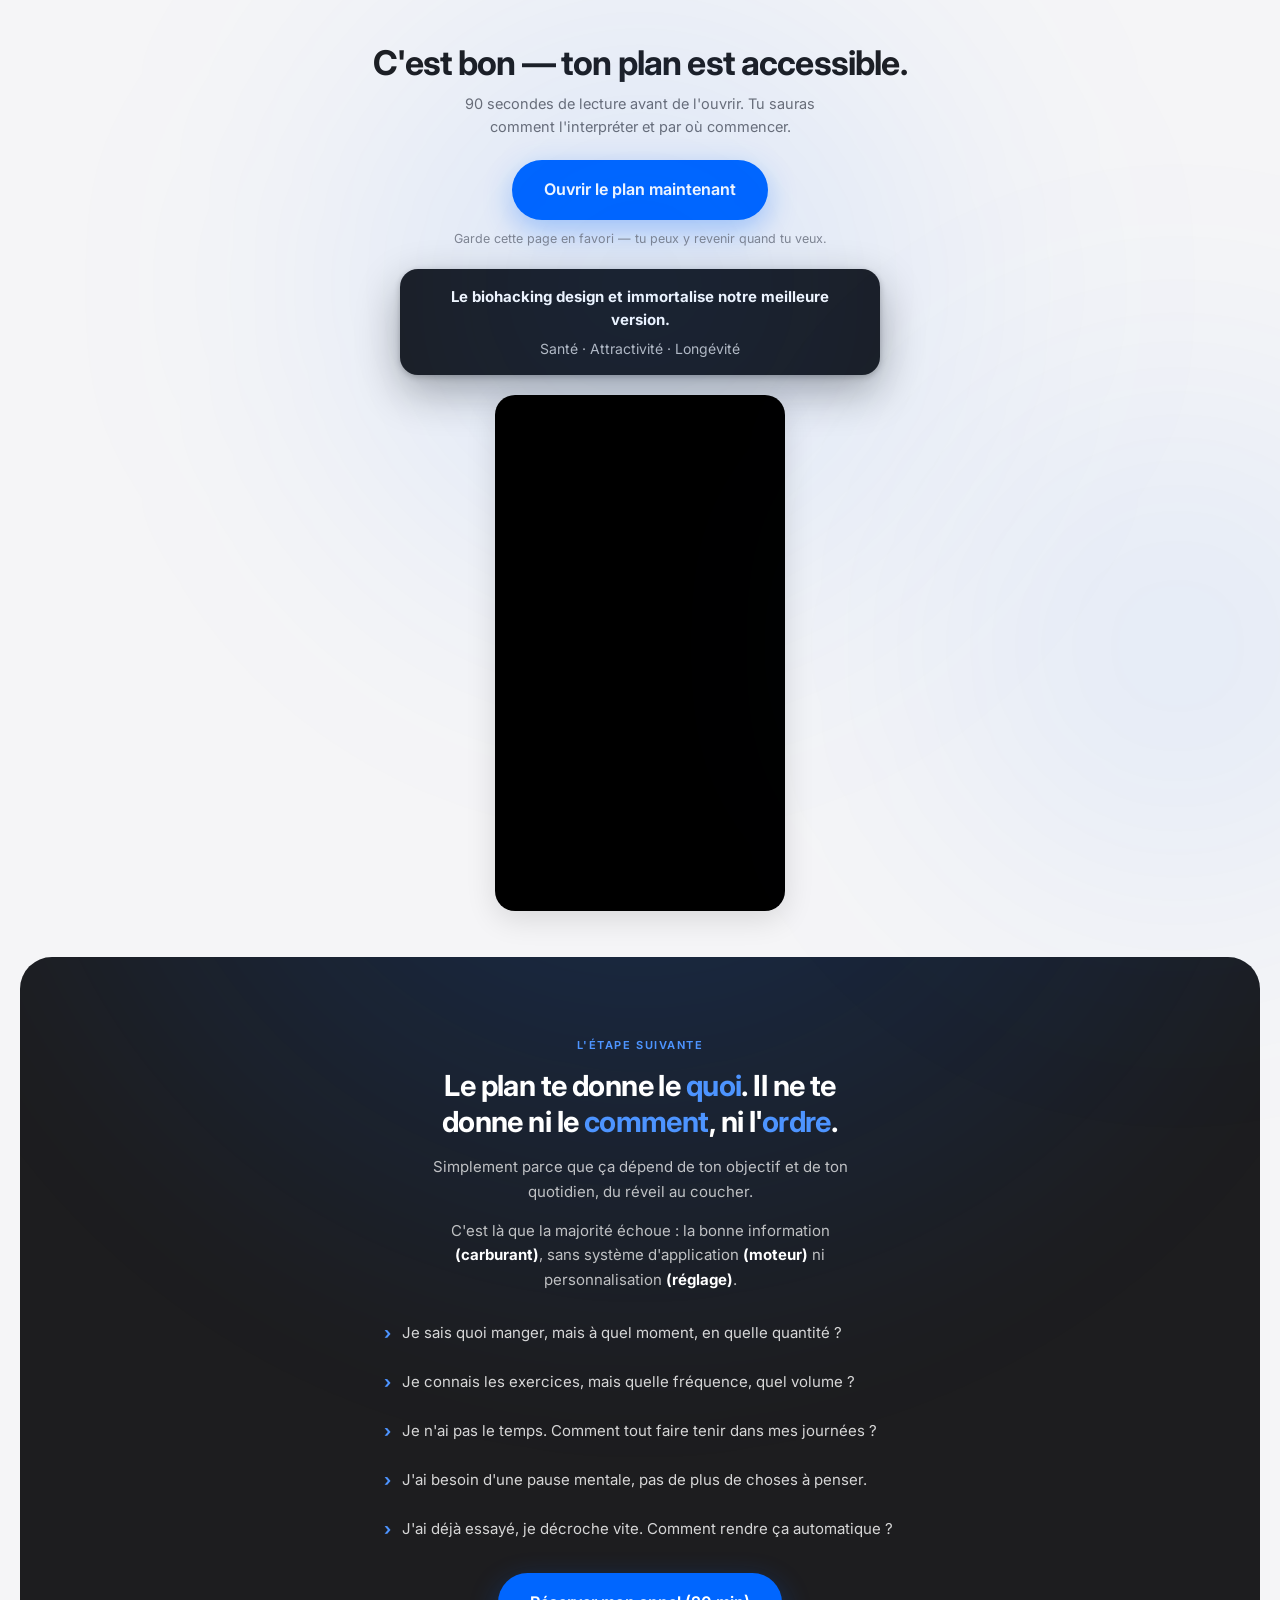
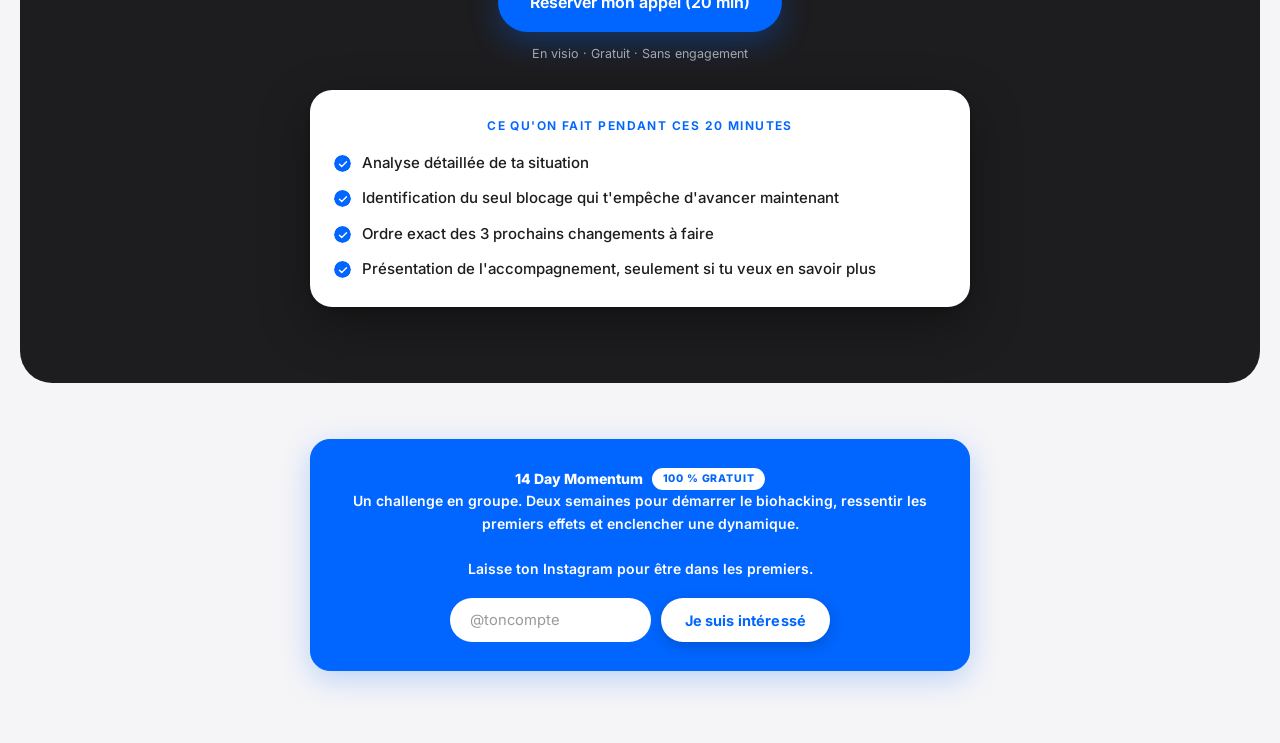
==== commit ff9ccf98: "Add files via upload" ====
--- a/merci.html
+++ b/merci.html
@@ -16,7 +16,7 @@
 <section class="m-sec m-sec-a rv">
   <div class="wrap">
     <div class="merci">
-      <h1 class="merci-h1">C'est bon <span id="pn"></span>— ton plan est accessible.</h1>
+      <h1 class="merci-h1">C'est bon — ton plan est accessible.</h1>
       <p class="merci-sub">90 secondes de lecture avant de l'ouvrir. Tu sauras comment l'interpréter et par où commencer.</p>
 
       <a href="plan.html" class="cta-main">Ouvrir le plan maintenant</a>
@@ -98,17 +98,14 @@
 const SU = "https://script.google.com/macros/s/AKfycbzn0xHdy_gdTVK5RfOhGaL3pI-vKQZ02wXCI2dZdYPxrKDcUjMPWI0hF8Wp6ML5O1fk/exec";
 
 /* Prénom dans le titre */
-try {
-  const p = sessionStorage.getItem('fp_prenom');
-  if (p) document.getElementById('pn').textContent = p + ' ';
-} catch (x) {}
+
 
 /* Instagram optionnel */
 document.getElementById('ig-btn').addEventListener('click', function () {
   const ig = document.getElementById('insta').value.trim();
   if (!ig) return;
   const params = new URLSearchParams({
-    prenom: sessionStorage.getItem('fp_prenom') || '',
+    prenom: '',
     email: sessionStorage.getItem('fp_email') || '',
     instagram: ig,
     objectif_physique: '', objectif_sante: '', autre: '',
--- a/styles.css
+++ b/styles.css
@@ -1251,3 +1251,33 @@
 @media(max-width:700px){
   body.merci-light .m-sec-b{margin:0 12px;padding:52px 0 50px;border-radius:24px}
 }
+
+/* ═══ MERCI : rappel définition en gris (comme étape suivante) ═══ */
+body.merci-light .def-mini{background:#1d1d1f!important;border:0!important;
+  box-shadow:0 2px 6px rgba(0,0,0,.22),0 16px 44px rgba(0,0,0,.32)!important;
+  color:rgba(255,255,255,.72)!important}
+body.merci-light .def-mini strong{color:#fff!important}
+
+/* ═══ BARRE VERTICALE : toutes les sections visibles ═══ */
+body.plan-light .snav{right:26px}
+body.plan-light .snav-item{padding:5px 0}
+body.plan-light .snav-label{opacity:1;transform:none;font-size:10.5px;font-weight:650;
+  background:transparent;backdrop-filter:none;color:#86868b;padding:2px 8px;
+  transition:color .25s ease,font-weight .25s ease}
+body.plan-light .snav-item:hover .snav-label{color:#1d1d1f}
+body.plan-light .snav-item.active .snav-label{color:var(--blue);font-weight:800}
+body.plan-light .snav-dot{width:7px;height:7px;border:2px solid rgba(0,0,0,.22);background:transparent}
+body.plan-light .snav-item.active .snav-dot{background:var(--blue);border-color:var(--blue);
+  transform:scale(1.5);box-shadow:0 0 0 4px rgba(0,102,255,.14)}
+body.plan-light .snav-line{background:rgba(0,0,0,.14);height:22px}
+body.plan-light .snav-fill{background:var(--blue)}
+@media(max-width:1100px){body.plan-light .snav-label{display:none}}
+
+/* ═══ CHAMP INSTAGRAM AVEC @ FIXE ═══ */
+.fi-at{position:relative;display:flex;align-items:center}
+.fi-at .at{position:absolute;left:20px;font-size:15px;font-weight:600;
+  color:rgba(0,0,0,.42);pointer-events:none;z-index:1}
+.fi-at .fi{padding-left:38px}
+.fl .opt{font-size:11px;font-weight:600;letter-spacing:.04em;text-transform:uppercase;
+  color:rgba(0,0,0,.38);margin-left:7px}
+.fh{margin-top:7px;font-size:12.5px;line-height:1.5;color:rgba(0,0,0,.5)}
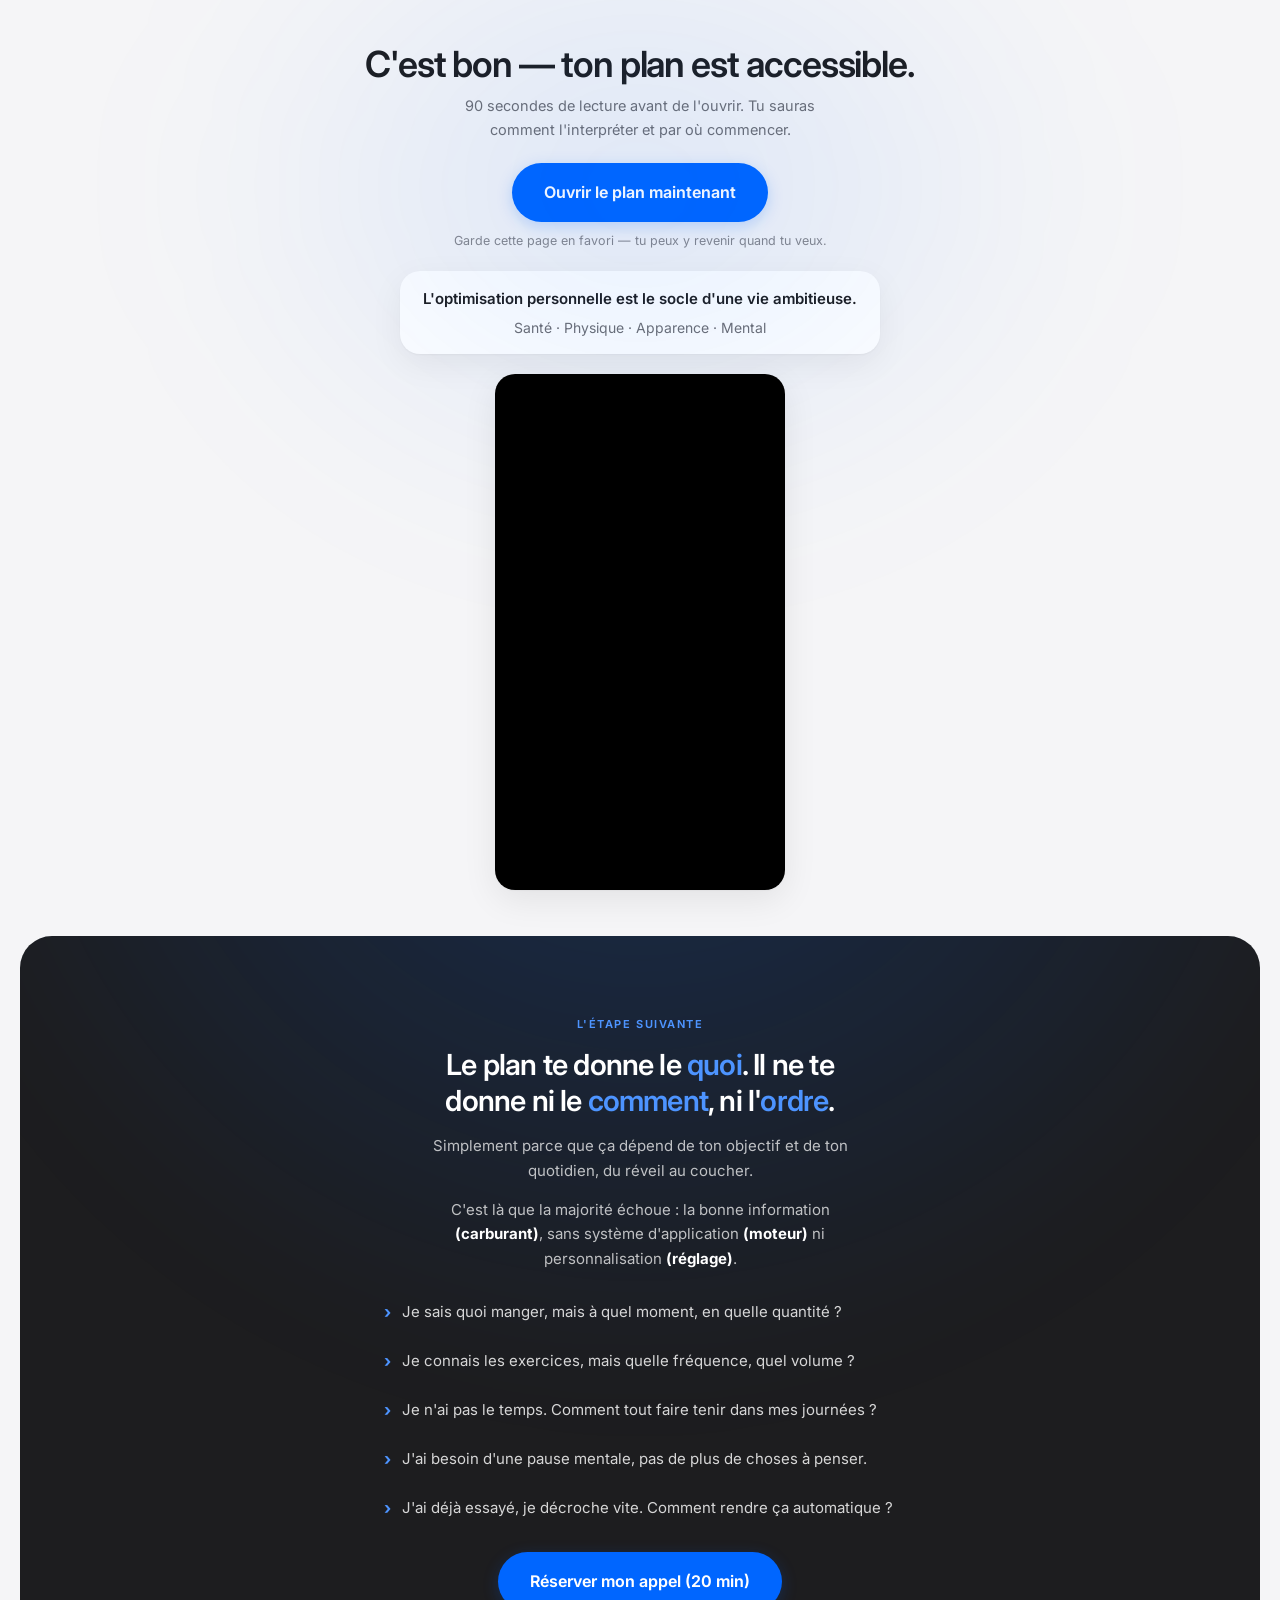
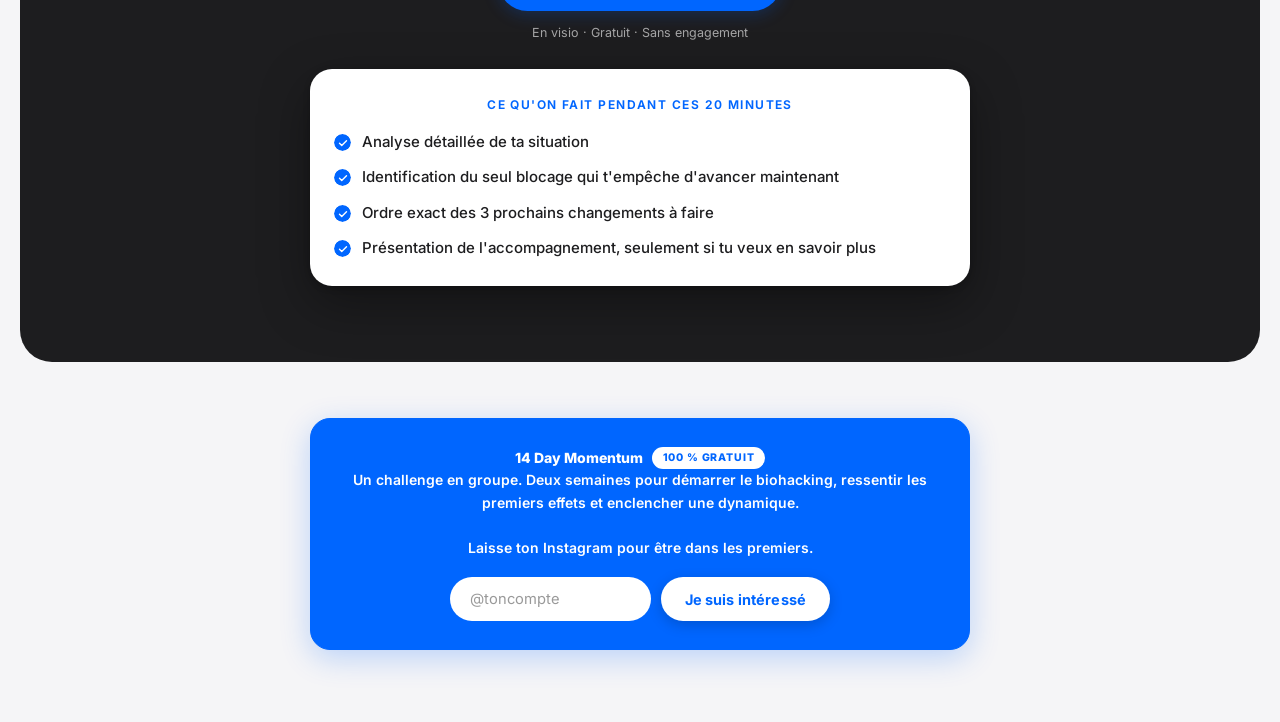
==== commit 7b32ea26: "Add files via upload" ====
--- a/merci.html
+++ b/merci.html
@@ -10,7 +10,7 @@
 <link href="https://fonts.googleapis.com/css2?family=Inter:ital,wght@0,300;0,400;0,500;0,600;0,700;1,400&display=swap" rel="stylesheet">
 <link rel="stylesheet" href="styles.css">
 </head>
-<body class="merci-light">
+<body class="merci-light pure">
 
 <!-- ═══ SECTION 1 — INTRO + PLAN + VIDÉO ═══ -->
 <section class="m-sec m-sec-a rv">
@@ -23,8 +23,8 @@
       <p class="cta-micro">Garde cette page en favori — tu peux y revenir quand tu veux.</p>
 
       <div class="def-mini">
-        <strong>Le biohacking design et immortalise notre meilleure version.</strong>
-        Santé · Attractivité · Longévité
+        <strong>L'optimisation personnelle est le socle d'une vie ambitieuse.</strong>
+        Santé · Physique · Apparence · Mental
       </div>
 
       <div class="vid-box">
--- a/styles.css
+++ b/styles.css
@@ -1281,3 +1281,160 @@
 .fl .opt{font-size:11px;font-weight:600;letter-spacing:.04em;text-transform:uppercase;
   color:rgba(0,0,0,.38);margin-left:7px}
 .fh{margin-top:7px;font-size:12.5px;line-height:1.5;color:rgba(0,0,0,.5)}
+
+/* ═══════════════════════════════════════════════
+   FORMULAIRE DANS LE HERO (conversion immédiate)
+   ═══════════════════════════════════════════════ */
+.hero-form{max-width:520px;margin:0 auto}
+.hf-row{display:flex;gap:10px;flex-direction:column}
+.hero-form .fi-at{flex:1}
+.hero-form .fi{width:100%;background:rgba(255,255,255,.97);border:1.5px solid rgba(255,255,255,.22);
+  border-radius:100px;padding:16px 20px 16px 40px;font-size:16px;color:#1d1d1f;
+  font-family:var(--font);box-shadow:0 8px 26px rgba(0,0,0,.28)}
+.hero-form .fi::placeholder{color:rgba(0,0,0,.4)}
+.hero-form .fi:focus{outline:0;border-color:var(--blue);box-shadow:0 0 0 4px rgba(0,102,255,.28)}
+.hero-form .fi-at .at{left:20px;color:rgba(0,0,0,.42);font-size:16px}
+.hero-form .sbtn{width:100%;background:var(--blue);color:#fff;border:0;border-radius:100px;
+  padding:17px 26px;font-size:16px;font-weight:700;font-family:var(--font);cursor:pointer;
+  box-shadow:0 10px 30px rgba(0,102,255,.36);transition:transform .18s ease,background .18s ease}
+.hero-form .sbtn:hover{background:var(--blue2);transform:translateY(-1px)}
+.hero-form .sbtn:disabled{opacity:.7;transform:none}
+.hero-form .err{display:none;margin-top:10px;font-size:13px;color:#ff8080;font-weight:600}
+.hero-form .cta-micro{margin-top:11px}
+.hf-more{display:inline-block;margin-top:14px;background:none;border:0;cursor:pointer;
+  font-family:var(--font);font-size:13px;font-weight:600;color:#4d94ff;
+  text-decoration:underline;text-underline-offset:3px;padding:4px}
+.hf-more:hover{color:#7db0ff}
+.hf-email{margin-top:12px}
+.hf-email .fi{padding-left:20px}
+.hero-form .fh{margin-top:7px;font-size:12.5px;color:rgba(255,255,255,.6);text-align:center}
+@media(min-width:620px){
+  .hf-row{flex-direction:row;align-items:stretch}
+  .hero-form .sbtn{width:auto;white-space:nowrap;padding:17px 30px}
+}
+@media(min-width:620px){
+  .hero-form .fi-at{flex:1 1 auto;min-width:220px}
+  .hero-form .sbtn{flex:0 0 auto}
+}
+
+/* ════════════════════════════════════════════════════════════
+   THÈME PURE — sobre, clair, beaucoup d'air (réf. Immortals)
+   ════════════════════════════════════════════════════════════ */
+body.pure{
+  background:#f5f5f7!important;
+  background-attachment:scroll;
+  color:#1d1d1f;
+  -webkit-font-smoothing:antialiased;
+}
+body.pure::before{
+  width:80vw;height:60vw;max-width:1100px;max-height:800px;
+  top:-22%;left:50%;transform:translateX(-50%);
+  background:radial-gradient(ellipse,rgba(0,102,255,.10) 0%,rgba(0,102,255,0) 66%);
+  filter:blur(90px)}
+body.pure::after{display:none}
+body.pure .wrap{max-width:1040px;margin:0 auto;padding:0 24px}
+
+/* ─── HERO ─────────────────────────────── */
+.pure-hero{padding:66px 0 84px;position:relative;z-index:1}
+.ph-inner{max-width:720px;margin:0 auto;text-align:center}
+.ph-eyebrow{display:inline-block;font-size:11.5px;font-weight:650;letter-spacing:.14em;
+  text-transform:uppercase;color:var(--blue);margin-bottom:26px}
+.ph-h1{font-size:clamp(29px,3.9vw,44px);line-height:1.14;font-weight:600;
+  letter-spacing:-.03em;color:#1d1d1f;margin:0 auto 20px;max-width:22ch}
+.ph-sub{font-size:clamp(15.5px,1.8vw,18px);line-height:1.62;color:#6e6e73;
+  margin:0 auto 32px;max-width:52ch;font-weight:400}
+.ph-list{list-style:none;display:inline-flex;flex-direction:column;gap:12px;
+  margin:0 auto 40px;text-align:left}
+.ph-list li{display:flex;gap:12px;align-items:flex-start;font-size:15.5px;
+  line-height:1.5;color:#1d1d1f;font-weight:450}
+.ph-list li::before{content:'+';color:var(--blue);font-weight:600;font-size:17px;
+  line-height:1.35;flex:0 0 auto}
+
+/* ─── SECTIONS ─────────────────────────── */
+.pure-sec{padding:104px 0;position:relative;z-index:1}
+@media(max-width:740px){.pure-sec{padding:70px 0}}
+.ps-head{max-width:640px;margin:0 auto 52px;text-align:center}
+.ps-ey{font-size:11.5px;font-weight:650;letter-spacing:.14em;text-transform:uppercase;
+  color:var(--blue);margin-bottom:16px}
+.ps-ti{font-size:clamp(25px,3.4vw,38px);line-height:1.16;font-weight:600;
+  letter-spacing:-.028em;color:#1d1d1f;margin:0 0 16px}
+.ps-de{font-size:16px;line-height:1.6;color:#6e6e73;margin:0}
+
+/* ─── 4 PILIERS ────────────────────────── */
+.pgrid{display:grid;grid-template-columns:repeat(2,1fr);gap:18px}
+@media(max-width:760px){.pgrid{grid-template-columns:1fr}}
+.pcard{background:#fff;border-radius:22px;padding:34px 32px;
+  box-shadow:0 1px 2px rgba(0,0,0,.04),0 10px 34px rgba(0,0,0,.06)}
+@media(max-width:600px){.pcard{padding:28px 24px}}
+.pc-n{font-size:12px;font-weight:700;letter-spacing:.1em;color:var(--blue);margin-bottom:16px}
+.pcard h3{font-size:20px;font-weight:650;letter-spacing:-.02em;color:#1d1d1f;margin:0 0 8px}
+.pcard > p{font-size:14.5px;line-height:1.55;color:#6e6e73;margin:0 0 20px}
+.pcard ul{list-style:none;display:flex;flex-direction:column;gap:10px;margin:0;
+  padding-top:18px;border-top:1px solid rgba(0,0,0,.07)}
+.pcard ul li{display:flex;gap:10px;font-size:14px;line-height:1.5;color:#1d1d1f}
+.pcard ul li::before{content:'';flex:0 0 5px;height:5px;margin-top:8px;border-radius:50%;
+  background:var(--blue);opacity:.55}
+
+/* ─── PREUVES ──────────────────────────── */
+body.pure .metrics{grid-template-columns:repeat(4,1fr);gap:16px;margin-top:0}
+@media(max-width:900px){body.pure .metrics{grid-template-columns:repeat(2,1fr)}}
+@media(max-width:560px){body.pure .metrics{grid-template-columns:1fr}}
+body.pure .metric{background:#fff;border:0;border-radius:20px;padding:28px 24px;
+  box-shadow:0 1px 2px rgba(0,0,0,.04),0 10px 34px rgba(0,0,0,.06)}
+body.pure .metric-top{flex-direction:column;align-items:flex-start;gap:12px;
+  padding-bottom:16px;margin-bottom:16px;border-bottom:1px solid rgba(0,0,0,.07)}
+body.pure .metric-lbl{font-size:10.5px;letter-spacing:.11em;color:#86868b;max-width:none}
+body.pure .metric-n{font-size:clamp(34px,3.4vw,42px);font-weight:600;letter-spacing:-.035em;color:#1d1d1f}
+body.pure .metric-n span{color:var(--blue);font-size:.40em;font-weight:600}
+body.pure .metric-ctx{font-size:13.5px;line-height:1.55;color:#6e6e73}
+body.pure .metric-ctx b{color:#1d1d1f;font-weight:600}
+body.pure .metric-pending{background:#ececf0;box-shadow:0 1px 2px rgba(0,0,0,.03)}
+body.pure .metric-tag{margin-top:14px;color:var(--blue);background:rgba(0,102,255,.09);
+  border:1px solid rgba(0,102,255,.20)}
+
+.proof-photo{margin:44px auto 0;max-width:620px;text-align:center}
+.proof-photo img{width:100%;height:auto;display:block;border-radius:20px;
+  box-shadow:0 1px 2px rgba(0,0,0,.04),0 10px 34px rgba(0,0,0,.07)}
+.proof-photo figcaption{margin-top:16px;font-size:13px;color:#86868b;letter-spacing:.01em}
+
+/* ─── HISTOIRE ─────────────────────────── */
+.story-pure{max-width:660px;margin:0 auto;text-align:center}
+.story-pure .ps-ti{margin-bottom:28px}
+.sp-text{text-align:left}
+.sp-text p{font-size:15.5px;line-height:1.72;color:#6e6e73;margin:0 0 18px}
+.sp-text strong{color:#1d1d1f;font-weight:600}
+.sp-cta{margin-top:40px}
+
+/* ─── FORMULAIRE SUR FOND CLAIR ────────── */
+body.pure .hero-form{max-width:480px;margin:0 auto}
+body.pure .hero-form .fi{background:#fff;border:1px solid rgba(0,0,0,.10);color:#1d1d1f;
+  box-shadow:0 1px 2px rgba(0,0,0,.04);font-size:16px}
+body.pure .hero-form .fi::placeholder{color:#b0b0b6}
+body.pure .hero-form .fi:focus{border-color:var(--blue);box-shadow:0 0 0 4px rgba(0,102,255,.14)}
+body.pure .hero-form .fi-at .at{color:#b0b0b6}
+body.pure .hero-form .sbtn{box-shadow:0 4px 16px rgba(0,102,255,.22)}
+body.pure .hero-form .err{color:#d92020}
+body.pure .cta-micro{color:#86868b}
+body.pure .hf-more{color:var(--blue)}
+body.pure .hf-more:hover{color:var(--blue2)}
+body.pure .hero-form .fh{color:#86868b}
+
+/* ─── CTA ──────────────────────────────── */
+body.pure .cta-main{box-shadow:0 4px 16px rgba(0,102,255,.22)}
+
+/* ─── FOOTER ───────────────────────────── */
+.pure-foot{padding:56px 0 68px;border-top:1px solid rgba(0,0,0,.07);position:relative;z-index:1}
+.pure-foot p{font-size:12.5px;line-height:1.7;color:#86868b;max-width:64ch;
+  margin:0 auto;text-align:center}
+
+/* ─── MERCI : alignement thème pure ─── */
+body.merci-light.pure .merci-h1{font-size:clamp(25px,3.6vw,36px);font-weight:600;letter-spacing:-.03em}
+body.merci-light.pure .m-h2{font-weight:600;letter-spacing:-.028em}
+body.merci-light.pure .ps-ey,body.merci-light.pure .s2-ey{font-weight:650;letter-spacing:.14em}
+body.merci-light.pure .def-mini{background:#fff!important;border:0!important;
+  box-shadow:0 1px 2px rgba(0,0,0,.04),0 10px 34px rgba(0,0,0,.06)!important;
+  color:#6e6e73!important;border-radius:20px}
+body.merci-light.pure .def-mini strong{color:#1d1d1f!important;font-weight:600}
+body.merci-light.pure .vid-box{border:0;box-shadow:0 1px 2px rgba(0,0,0,.04),0 10px 34px rgba(0,0,0,.08);
+  border-radius:20px}
+body.merci-light.pure .m-card-light{border-radius:22px}
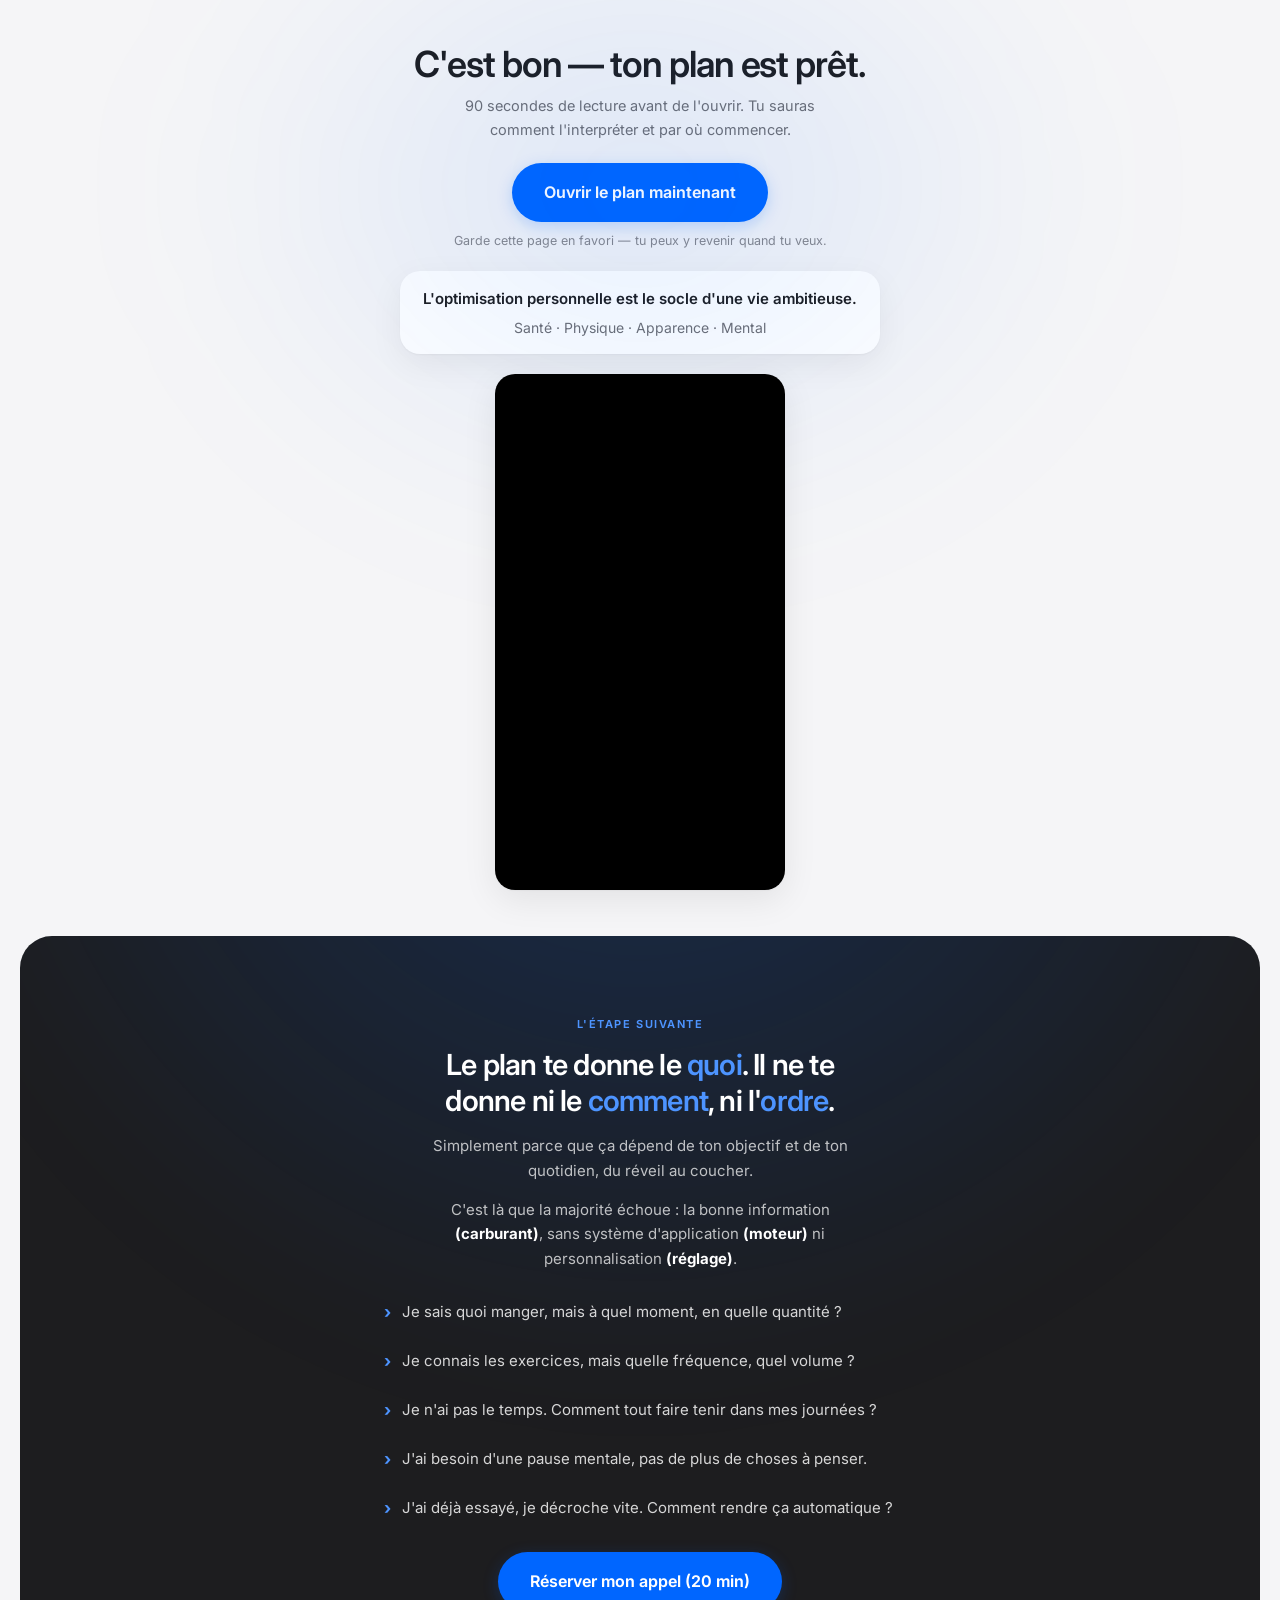
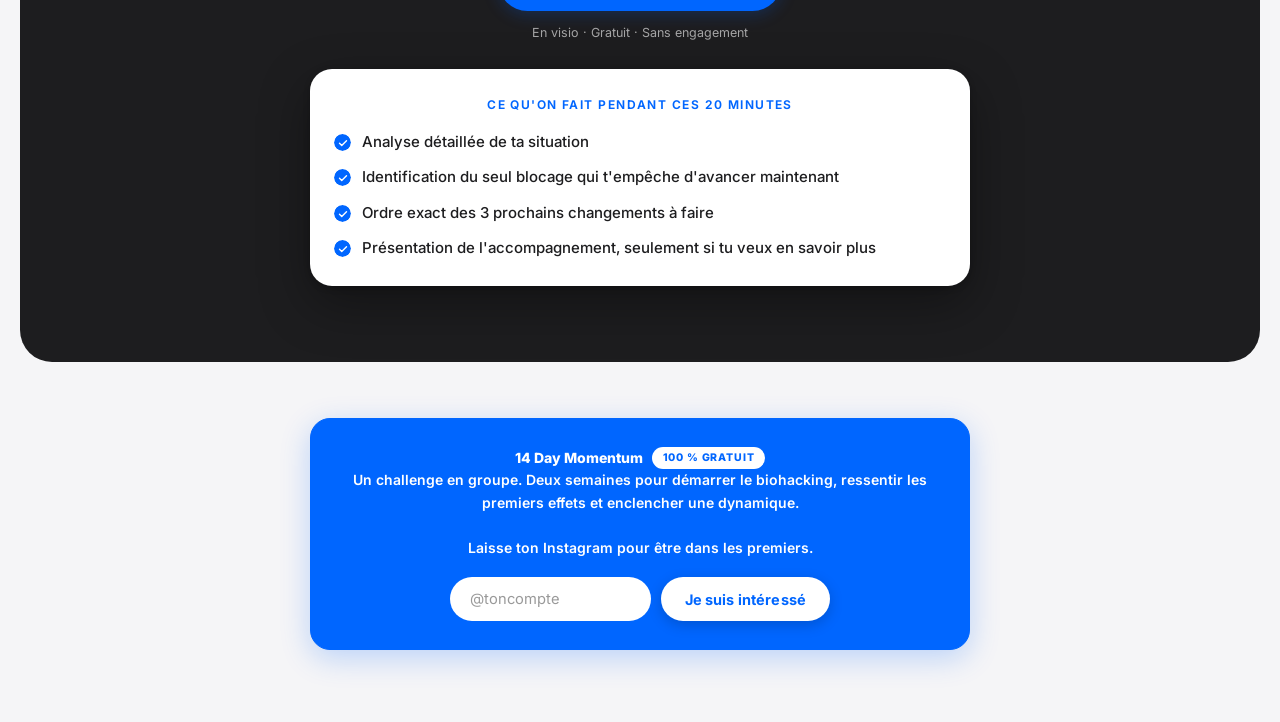
==== commit b2f32bef: "Add files via upload" ====
--- a/merci.html
+++ b/merci.html
@@ -16,7 +16,7 @@
 <section class="m-sec m-sec-a rv">
   <div class="wrap">
     <div class="merci">
-      <h1 class="merci-h1">C'est bon — ton plan est accessible.</h1>
+      <h1 class="merci-h1">C'est bon — ton plan est prêt.</h1>
       <p class="merci-sub">90 secondes de lecture avant de l'ouvrir. Tu sauras comment l'interpréter et par où commencer.</p>
 
       <a href="plan.html" class="cta-main">Ouvrir le plan maintenant</a>
--- a/styles.css
+++ b/styles.css
@@ -1438,3 +1438,229 @@
 body.merci-light.pure .vid-box{border:0;box-shadow:0 1px 2px rgba(0,0,0,.04),0 10px 34px rgba(0,0,0,.08);
   border-radius:20px}
 body.merci-light.pure .m-card-light{border-radius:22px}
+
+/* ═══ SECTION TRANSFO (même traitement) ═══ */
+body.plan-light #s-transfo{background:#1d1d1f!important;border-radius:32px;
+  margin:0 20px;padding:80px 0 72px;position:relative;overflow:hidden}
+body.plan-light #s-transfo::after{content:'';position:absolute;inset:-30% -10% auto -10%;
+  height:70%;background:radial-gradient(ellipse at 50% 0%,rgba(0,102,255,.20) 0%,rgba(0,102,255,0) 70%);
+  filter:blur(60px);pointer-events:none}
+body.plan-light #s-transfo .s-ey,body.plan-light #s-transfo .s-ey-w{color:#4d94ff!important}
+body.plan-light #s-transfo h2.s-ti{color:#fff!important}
+body.plan-light #s-transfo .t-item3{background:rgba(255,255,255,.07)!important;
+  border:1px solid rgba(255,255,255,.10)!important;color:#fff!important;box-shadow:none!important}
+body.plan-light #s-transfo > *{position:relative;z-index:1}
+@media(max-width:700px){
+  body.plan-light #s-cognitif,body.plan-light #s-transfo{margin:0 12px;padding:58px 0 54px;border-radius:24px}
+}
+/* onglets : défilement horizontal, jamais d'empilement */
+.ptabs{display:flex;flex-wrap:nowrap;overflow-x:auto;scrollbar-width:none;-ms-overflow-style:none}
+.ptabs::-webkit-scrollbar{display:none}
+.ptabs .pbtn{flex:0 0 auto;white-space:nowrap}
+
+/* ═══ PREUVE COMBINÉE : transformation + données ═══ */
+.proof-strip{display:grid;grid-template-columns:1fr 1fr;gap:28px;align-items:center;
+  max-width:980px;margin:64px auto 0}
+@media(max-width:860px){.proof-strip{grid-template-columns:1fr;gap:24px;margin-top:44px}}
+.ps-photo{margin:0}
+.ps-photo img{width:100%;height:auto;display:block;border-radius:20px;
+  box-shadow:0 1px 2px rgba(0,0,0,.04),0 12px 38px rgba(0,0,0,.09)}
+.ps-photo figcaption{margin-top:12px;font-size:12.5px;color:#86868b;text-align:center}
+.ps-data{background:#fff;border-radius:20px;padding:30px 28px;
+  box-shadow:0 1px 2px rgba(0,0,0,.04),0 12px 38px rgba(0,0,0,.07)}
+@media(max-width:600px){.ps-data{padding:24px 20px}}
+.psd-ey{font-size:10.5px;font-weight:700;letter-spacing:.11em;text-transform:uppercase;
+  color:#86868b;margin-bottom:20px}
+.psd-grid{display:grid;grid-template-columns:1fr 1fr;gap:20px 18px}
+@media(max-width:400px){.psd-grid{gap:18px 14px}}
+.psd-n{font-size:32px;font-weight:600;letter-spacing:-.035em;line-height:1;color:#1d1d1f}
+.psd-n em{font-style:normal;font-size:.42em;font-weight:600;color:var(--blue);margin-left:3px}
+.psd-l{margin-top:7px;font-size:12.5px;font-weight:600;color:#1d1d1f;line-height:1.35}
+.psd-l span{display:block;font-size:11.5px;font-weight:400;color:#86868b;margin-top:3px}
+.psd-note{margin:22px 0 0;padding-top:18px;border-top:1px solid rgba(0,0,0,.07);
+  font-size:12px;line-height:1.55;color:#86868b}
+
+/* ══════════════════════════════════════════════
+   PLAN MULTI-PAGES — navigation persistante
+   ══════════════════════════════════════════════ */
+.plan-nav{position:sticky;top:0;z-index:200;background:rgba(245,245,247,.86);
+  backdrop-filter:saturate(180%) blur(20px);-webkit-backdrop-filter:saturate(180%) blur(20px);
+  border-bottom:1px solid rgba(0,0,0,.07)}
+.pn-inner{max-width:1160px;margin:0 auto;padding:0 22px;height:56px;
+  display:flex;align-items:center;gap:20px}
+.pn-logo{font-size:15px;font-weight:700;letter-spacing:-.02em;color:#1d1d1f;
+  text-decoration:none;flex:0 0 auto}
+.pn-links{display:flex;gap:2px;flex:1;overflow-x:auto;scrollbar-width:none;-ms-overflow-style:none}
+.pn-links::-webkit-scrollbar{display:none}
+.pn-link{flex:0 0 auto;font-size:13px;font-weight:500;color:#6e6e73;text-decoration:none;
+  padding:7px 12px;border-radius:100px;white-space:nowrap;transition:background .2s,color .2s}
+.pn-link:hover{color:#1d1d1f;background:rgba(0,0,0,.05)}
+.pn-link.active{color:#fff;background:var(--blue);font-weight:600}
+.pn-cta{flex:0 0 auto;font-size:13px;font-weight:650;color:var(--blue);text-decoration:none;
+  padding:8px 16px;border-radius:100px;border:1px solid rgba(0,102,255,.30);
+  background:rgba(0,102,255,.07);white-space:nowrap;transition:background .2s}
+.pn-cta:hover{background:rgba(0,102,255,.14)}
+@media(max-width:900px){
+  .pn-logo,.pn-cta{display:none}
+  .pn-inner{padding:0 14px;height:52px;gap:0}
+  .pn-link{font-size:12.5px;padding:7px 11px}
+}
+.plan-main{padding-top:8px}
+.plan-main .sec:first-child{padding-top:56px}
+body.plan-light .snav{display:none!important}
+
+/* ══════════════════════════════════════════════
+   QUIZ FUNNEL
+   ══════════════════════════════════════════════ */
+.quiz-body{min-height:100vh}
+.qz-bar{position:fixed;top:0;left:0;right:0;height:3px;background:rgba(0,0,0,.07);z-index:300}
+.qz-fill{height:100%;width:0;background:var(--blue);transition:width .45s cubic-bezier(.22,.61,.36,1)}
+.qz-main{padding:88px 0 80px;position:relative;z-index:1}
+.qz-main .wrap{max-width:620px;margin:0 auto;padding:0 24px}
+
+.qz-step{display:none;animation:qzIn .45s cubic-bezier(.22,.61,.36,1)}
+.qz-step.active{display:block}
+@keyframes qzIn{from{opacity:0;transform:translateY(14px)}to{opacity:1;transform:none}}
+
+.qz-count{font-size:11.5px;font-weight:700;letter-spacing:.13em;text-transform:uppercase;
+  color:var(--blue);margin-bottom:18px}
+.qz-q{font-size:clamp(25px,3.6vw,34px);line-height:1.2;font-weight:600;letter-spacing:-.03em;
+  color:#1d1d1f;margin:0 0 12px}
+.qz-help{font-size:15px;line-height:1.55;color:#6e6e73;margin:0 0 30px}
+
+.qz-opts{display:flex;flex-direction:column;gap:11px}
+.qz-opts-grid{display:grid;grid-template-columns:1fr 1fr;gap:11px}
+@media(max-width:560px){.qz-opts-grid{grid-template-columns:1fr}}
+.qz-opt{text-align:left;background:#fff;border:1.5px solid rgba(0,0,0,.08);border-radius:16px;
+  padding:18px 20px;font-family:var(--font);font-size:15.5px;font-weight:500;color:#1d1d1f;
+  cursor:pointer;transition:border-color .18s,box-shadow .18s,transform .18s;
+  box-shadow:0 1px 2px rgba(0,0,0,.04)}
+.qz-opt span{display:block;font-size:12.5px;font-weight:400;color:#86868b;margin-top:4px}
+.qz-opt:hover{border-color:var(--blue);transform:translateY(-1px);
+  box-shadow:0 6px 20px rgba(0,102,255,.12)}
+.qz-opt.picked{border-color:var(--blue);background:rgba(0,102,255,.06)}
+
+.qz-ta{width:100%;background:#fff;border:1.5px solid rgba(0,0,0,.08);border-radius:16px;
+  padding:18px 20px;font-family:var(--font);font-size:15.5px;color:#1d1d1f;resize:vertical;
+  box-shadow:0 1px 2px rgba(0,0,0,.04)}
+.qz-ta::placeholder{color:#b0b0b6}
+.qz-ta:focus{outline:0;border-color:var(--blue);box-shadow:0 0 0 4px rgba(0,102,255,.12)}
+
+.qz-nav{display:flex;gap:12px;align-items:center;margin-top:22px}
+.qz-next{flex:1;background:var(--blue);color:#fff;border:0;border-radius:100px;padding:16px 28px;
+  font-family:var(--font);font-size:16px;font-weight:700;cursor:pointer;
+  box-shadow:0 4px 16px rgba(0,102,255,.24);transition:background .2s,transform .18s}
+.qz-next:hover{background:var(--blue2);transform:translateY(-1px)}
+.qz-skip{background:none;border:0;font-family:var(--font);font-size:14px;font-weight:600;
+  color:#86868b;cursor:pointer;padding:10px 6px;text-decoration:underline;text-underline-offset:3px}
+.qz-skip:hover{color:#1d1d1f}
+
+.qz-field{margin-bottom:20px}
+.qz-lab{display:block;font-size:13.5px;font-weight:650;color:#1d1d1f;margin-bottom:9px}
+.qz-lab .opt{font-size:11px;font-weight:600;letter-spacing:.04em;text-transform:uppercase;
+  color:#b0b0b6;margin-left:7px}
+.quiz-body .fi{width:100%;background:#fff;border:1.5px solid rgba(0,0,0,.08);border-radius:100px;
+  padding:16px 20px 16px 40px;font-family:var(--font);font-size:16px;color:#1d1d1f;
+  box-shadow:0 1px 2px rgba(0,0,0,.04)}
+.quiz-body .fi::placeholder{color:#b0b0b6}
+.quiz-body .fi:focus{outline:0;border-color:var(--blue);box-shadow:0 0 0 4px rgba(0,102,255,.12)}
+.quiz-body .fi-at{position:relative;display:flex;align-items:center}
+.quiz-body .fi-at .at{position:absolute;left:21px;font-size:16px;font-weight:600;
+  color:#b0b0b6;pointer-events:none;z-index:1}
+.qz-submit{width:100%;background:var(--blue);color:#fff;border:0;border-radius:100px;
+  padding:18px 28px;font-family:var(--font);font-size:16.5px;font-weight:700;cursor:pointer;
+  box-shadow:0 6px 22px rgba(0,102,255,.28);transition:background .2s,transform .18s;margin-top:6px}
+.qz-submit:hover{background:var(--blue2);transform:translateY(-1px)}
+.qz-submit:disabled{opacity:.7;transform:none}
+.qz-micro{margin-top:13px;font-size:12.5px;color:#86868b;text-align:center}
+.quiz-body .err{display:none;margin-bottom:14px;font-size:13.5px;color:#d92020;font-weight:600}
+
+/* ══════════════════════════════════════════════
+   PAGE D'ENTRÉE — quiz funnel (tient sans scroll)
+   ══════════════════════════════════════════════ */
+body.entry{min-height:100vh;display:flex;flex-direction:column;justify-content:center}
+.en-main{padding:30px 0;position:relative;z-index:1}
+.en-main .wrap{max-width:640px;margin:0 auto;padding:0 24px;text-align:center}
+
+.en-badge{display:inline-flex;align-items:center;gap:8px;font-size:11.5px;font-weight:700;
+  letter-spacing:.11em;text-transform:uppercase;color:var(--blue);background:#fff;
+  border-radius:100px;padding:9px 18px;margin-bottom:22px;
+  box-shadow:0 1px 2px rgba(0,0,0,.04),0 6px 20px rgba(0,0,0,.05)}
+.en-badge .dot{width:7px;height:7px;border-radius:50%;background:var(--blue)}
+
+.en-h1{font-size:clamp(25px,3.6vw,38px);line-height:1.18;font-weight:600;letter-spacing:-.032em;
+  color:#1d1d1f;margin:0 auto 22px;max-width:19ch}
+.en-h1 em{font-style:normal;color:var(--blue)}
+
+.en-dims{list-style:none;display:flex;flex-wrap:wrap;justify-content:center;gap:8px;
+  margin:0 auto 26px;max-width:540px}
+.en-dims li{font-size:13.5px;font-weight:550;color:#1d1d1f;background:#fff;
+  border-radius:100px;padding:9px 16px;box-shadow:0 1px 2px rgba(0,0,0,.04)}
+
+.en-cta{display:inline-flex;align-items:center;justify-content:center;gap:10px;width:100%;
+  max-width:420px;background:var(--blue);color:#fff;font-family:var(--font);font-size:17px;
+  font-weight:700;padding:19px 30px;border-radius:100px;text-decoration:none;
+  box-shadow:0 6px 24px rgba(0,102,255,.30);transition:background .2s,transform .18s}
+.en-cta:hover{background:var(--blue2);transform:translateY(-1px)}
+.en-cta span{transition:transform .2s}
+.en-cta:hover span{transform:translateX(3px)}
+
+.en-check{list-style:none;display:flex;flex-wrap:wrap;justify-content:center;gap:18px;
+  margin:16px auto 0;font-size:13px;color:#6e6e73}
+.en-check li{display:flex;align-items:center;gap:6px}
+.en-check li::before{content:'✓';color:#16a34a;font-weight:700}
+
+.en-proof{margin-top:34px;padding-top:26px;border-top:1px solid rgba(0,0,0,.08)}
+.en-photo{margin:0 auto;max-width:300px}
+.en-photo img{width:100%;height:auto;display:block;border-radius:14px;
+  box-shadow:0 1px 2px rgba(0,0,0,.04),0 8px 26px rgba(0,0,0,.08)}
+.en-data{display:flex;justify-content:center;flex-wrap:wrap;gap:22px;margin-top:18px}
+.end b{display:block;font-size:22px;font-weight:600;letter-spacing:-.03em;color:#1d1d1f;line-height:1}
+.end b i{font-style:normal;font-size:.5em;color:var(--blue);margin-left:1px}
+.end span{display:block;font-size:11px;color:#86868b;margin-top:5px;letter-spacing:.01em}
+.en-note{margin-top:16px;font-size:11.5px;color:#a1a1a6}
+
+@media(max-width:600px){
+  .en-main{padding:22px 0}
+  .en-badge{margin-bottom:18px;padding:8px 15px;font-size:10.5px}
+  .en-h1{font-size:24px;margin-bottom:18px}
+  .en-dims{gap:7px;margin-bottom:22px}
+  .en-dims li{font-size:12.5px;padding:8px 13px}
+  .en-cta{font-size:16px;padding:17px 26px}
+  .en-proof{margin-top:26px;padding-top:20px}
+  .en-photo{max-width:230px}
+  .en-data{gap:16px;margin-top:14px}
+  .end b{font-size:19px}
+}
+@media(max-height:700px){
+  .en-photo{max-width:190px}
+  .en-proof{margin-top:20px;padding-top:16px}
+}
+/* compactage final : tout tient sans scroll */
+.en-main{padding:22px 0}
+.en-badge{margin-bottom:18px}
+.en-h1{margin-bottom:18px}
+.en-dims{margin-bottom:22px}
+.en-proof{margin-top:26px;padding-top:20px}
+.en-photo{max-width:260px}
+@media(max-width:600px){
+  .en-main{padding:16px 0}
+  .en-h1{font-size:23px;margin-bottom:16px}
+  .en-dims{margin-bottom:18px}
+  .en-check{margin-top:13px;gap:14px;font-size:12.5px}
+  .en-proof{margin-top:20px;padding-top:16px}
+  .en-photo{max-width:205px}
+  .en-data{gap:14px;margin-top:12px}
+  .en-note{margin-top:12px}
+}
+@media(max-height:760px){
+  .en-main{padding:14px 0}
+  .en-badge{margin-bottom:14px}
+  .en-h1{margin-bottom:14px}
+  .en-dims{margin-bottom:16px}
+  .en-proof{margin-top:16px;padding-top:14px}
+  .en-photo{max-width:175px}
+  .en-data{margin-top:10px;gap:13px}
+  .end b{font-size:18px}
+  .en-note{margin-top:10px;font-size:11px}
+}
